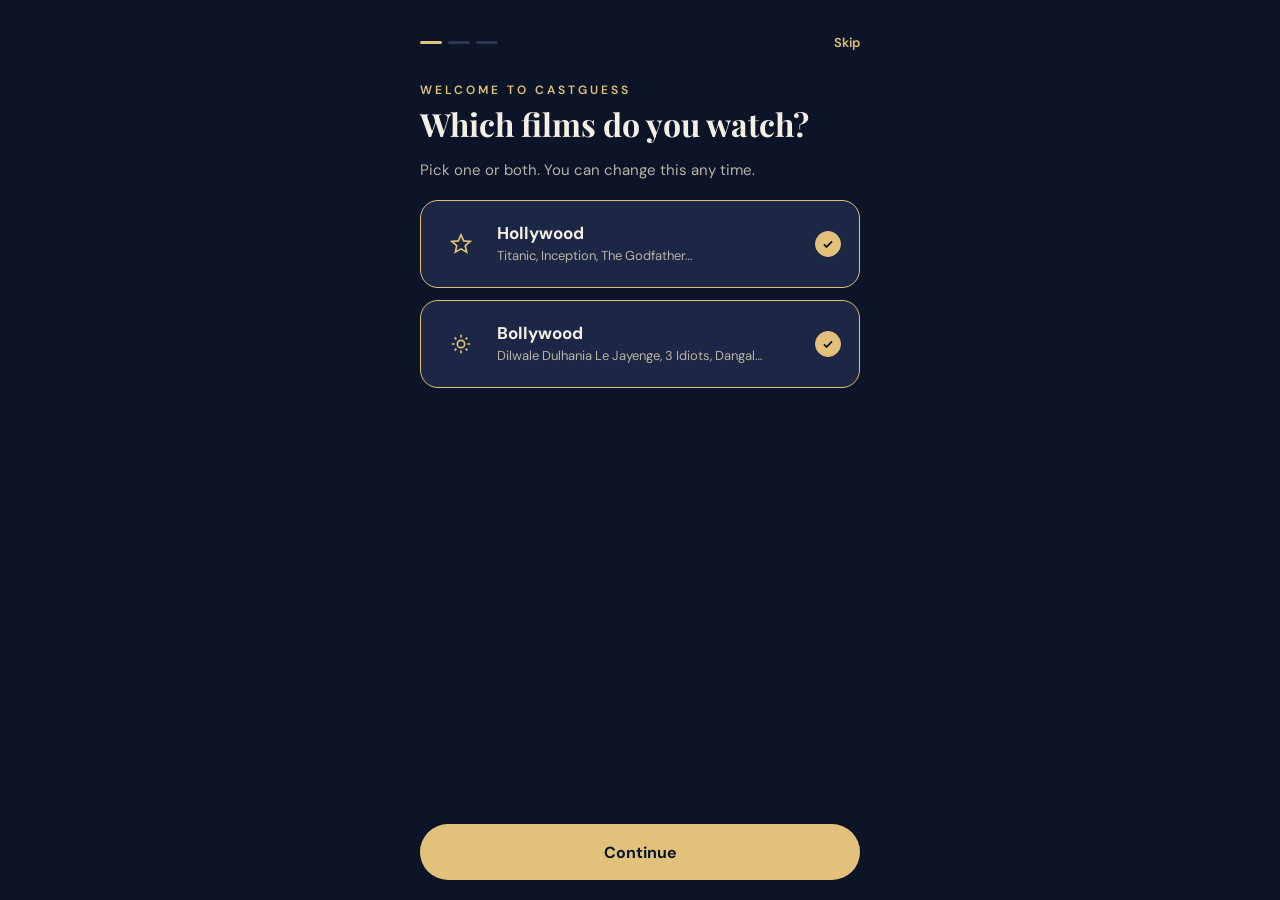
==== index.html @ b962ceeb "v3.6: 2394 films (1504 Hollywood, 890 Bollywood) and series-aware guessing Co-Authored-By: Claude Op" ====
<!doctype html>
<html lang="en">
<head>
  <meta charset="utf-8" />
  <meta name="viewport" content="width=device-width, initial-scale=1, viewport-fit=cover" />
  <meta name="theme-color" content="#0C1428" />
  <meta name="color-scheme" content="dark" />
  <title>CastGuess</title>
  <link rel="preconnect" href="https://fonts.googleapis.com" />
  <link rel="preconnect" href="https://fonts.gstatic.com" crossorigin />
  <link href="https://fonts.googleapis.com/css2?family=Playfair+Display:ital,wght@0,600;0,700;1,600&family=DM+Sans:wght@400;500;600;700&display=swap" rel="stylesheet" />
  <style>
    :root {
      --bg: #0C1428; --s1: #131D38; --s2: #1B2745; --b1: #2A3654; --b2: #3A4766;
      --gold: #E2C27A; --gold-h: #F1D9A0; --text: #F4EFE4; --muted: #B9B3A6; --dim: #8E97AE; --coral: #F08A6C;
      --serif: 'Playfair Display', Georgia, serif; --sans: 'DM Sans', system-ui, -apple-system, sans-serif;
    }
    * { box-sizing: border-box; -webkit-tap-highlight-color: transparent; }
    html, body { margin: 0; min-height: 100%; background: var(--bg); color: var(--text); font-family: var(--sans); -webkit-font-smoothing: antialiased; }
    button, input { font: inherit; color: inherit; }
    button { cursor: pointer; }
    button:disabled { cursor: default; }
    [hidden] { display: none !important; }
    :focus-visible { outline: 2px solid var(--gold); outline-offset: 3px; }
    a { color: var(--gold); }

    #app { max-width: 480px; margin: 0 auto; min-height: 100dvh; padding: max(20px, env(safe-area-inset-top)) 20px max(20px, env(safe-area-inset-bottom)); display: flex; flex-direction: column; }
    .screen { display: none; flex: 1; flex-direction: column; gap: 18px; min-height: 0; }
    .screen.active { display: flex; animation: fade 260ms ease both; }
    @keyframes fade { from { opacity: 0; transform: translateY(6px); } to { opacity: 1; transform: none; } }

    /* ---------- shared bits ---------- */
    .label { font-size: 12px; font-weight: 600; letter-spacing: 2px; text-transform: uppercase; color: var(--muted); }
    .label.gold { color: var(--gold); letter-spacing: 3px; }
    .serif { font-family: var(--serif); }
    .title { font-family: var(--serif); font-weight: 700; line-height: 1.05; margin: 0; }
    .btn { height: 56px; border-radius: 999px; border: 0; padding: 0 24px; font-weight: 700; font-size: 16px; display: inline-flex; align-items: center; justify-content: center; gap: 8px; }
    .btn.primary { background: var(--gold); color: var(--bg); }
    .btn.primary:hover { background: var(--gold-h); }
    .btn.primary:disabled { opacity: .45; }
    .btn.ghost { background: transparent; border: 1px solid var(--b1); color: var(--text); font-weight: 600; }
    .btn.text { background: transparent; color: var(--gold); height: 44px; font-weight: 600; font-size: 14px; }
    .btn.wide { width: 100%; }
    .icon-btn { width: 44px; height: 44px; border-radius: 50%; border: 1px solid var(--b1); background: transparent; color: #C9C3B6; display: grid; place-items: center; flex: 0 0 auto; }
    .chip { height: 44px; padding: 0 12px; white-space: nowrap; border-radius: 999px; border: 1.5px solid var(--b2); background: transparent; color: var(--text); font-weight: 600; font-size: 14px; display: inline-flex; align-items: center; gap: 6px; }
    .chip[aria-pressed="true"] { background: var(--gold); border-color: var(--gold); color: var(--bg); font-weight: 700; }
    .chip .tick { display: none; }
    .chip[aria-pressed="true"] .tick { display: inline; }
    .chip:disabled { border-style: dashed; color: var(--dim); }
    .seg { display: grid; grid-template-columns: repeat(4, minmax(0, 1fr)); border: 1px solid var(--b1); border-radius: 14px; overflow: hidden; }
    .seg.three { grid-template-columns: repeat(3, minmax(0, 1fr)); }
    .seg button { height: 44px; border: 0; background: transparent; color: var(--text); font-weight: 600; font-size: 14px; }
    .seg button[aria-pressed="true"] { background: var(--s2); color: var(--gold); font-weight: 700; }
    .row { display: flex; align-items: center; gap: 10px; }
    .spacer { flex: 1; }
    .muted { color: var(--muted); }
    .card { background: var(--s1); border: 1px solid var(--b1); border-radius: 18px; padding: 16px; }
    .stars { display: flex; gap: 6px; align-items: center; }
    .star { width: 16px; height: 16px; }
    .star.lost path { fill: none; stroke: var(--b2); stroke-width: 1.5; }
    .divider { border-top: 1px solid var(--b1); }

    /* ---------- onboarding ---------- */
    .ob-top { display: flex; align-items: center; justify-content: space-between; min-height: 44px; }
    .dots { display: flex; gap: 6px; }
    .dots i { width: 22px; height: 3px; border-radius: 3px; background: var(--b1); }
    .dots i.on { background: var(--gold); }
    .ob-q { font-family: var(--serif); font-size: 32px; font-weight: 700; line-height: 1.1; margin: 8px 0 0; }
    .ob-sub { color: var(--muted); font-size: 15px; margin: 0; line-height: 1.5; }
    .choice { width: 100%; min-height: 88px; text-align: left; border-radius: 18px; border: 1.5px solid var(--b1); background: var(--s1); padding: 16px 18px; display: flex; align-items: center; gap: 14px; }
    .choice[aria-pressed="true"] { border-color: var(--gold); background: var(--s2); }
    .choice strong { display: block; font-size: 17px; }
    .choice small { display: block; color: var(--muted); font-size: 13px; margin-top: 3px; line-height: 1.4; }
    .choice .check { margin-left: auto; width: 26px; height: 26px; border-radius: 50%; border: 1.5px solid var(--b2); display: grid; place-items: center; flex: 0 0 auto; color: var(--bg); }
    .choice[aria-pressed="true"] .check { background: var(--gold); border-color: var(--gold); }
    .choice .emblem { width: 44px; height: 44px; border-radius: 12px; background: var(--s2); display: grid; place-items: center; color: var(--gold); flex: 0 0 auto; }
    .name-row { display: flex; gap: 8px; }
    .text-input { flex: 1; min-width: 0; height: 56px; border-radius: 999px; border: 1px solid var(--b2); background: var(--s1); color: var(--text); padding: 0 20px; font-size: 17px; outline: none; }
    .text-input:focus { border-color: var(--gold); }

    /* ---------- home ---------- */
    .faces { display: flex; justify-content: center; }
    .faces img { width: 80px; height: 80px; border-radius: 50%; object-fit: cover; object-position: 50% 20%; border: 2px solid var(--gold); filter: grayscale(1); background: var(--s2); }
    .faces img + img { margin-left: -18px; }
    .daily-card { width: 100%; text-align: left; display: flex; align-items: center; gap: 14px; border-radius: 18px; border: 1px solid var(--gold); background: linear-gradient(135deg, rgba(226,194,122,.14), rgba(226,194,122,.03)); padding: 14px 16px; min-height: 64px; color: var(--text); }
    .daily-card strong { display: block; font-size: 15px; }
    .daily-card small { color: var(--muted); font-size: 13px; }
    .daily-card .cal { width: 40px; height: 40px; border-radius: 10px; background: var(--gold); color: var(--bg); display: grid; place-items: center; font-weight: 700; font-family: var(--serif); font-size: 18px; flex: 0 0 auto; }
    .home-foot { display: flex; align-items: center; gap: 14px; font-size: 13px; color: var(--muted); }
    .home-foot b { color: var(--text); }
    .link-btn { background: none; border: 0; color: var(--gold); font-weight: 600; font-size: 13px; padding: 12px 0; }

    /* ---------- game ---------- */
    .hud { display: flex; align-items: center; justify-content: space-between; gap: 10px; }
    .hud-score { text-align: right; }
    .hud-score b { display: block; font-size: 18px; }
    .hud-score small { font-size: 11px; color: var(--muted); }
    .act-row { display: flex; align-items: center; justify-content: space-between; gap: 10px; }
    .act-title { font-family: var(--serif); font-size: 25px; font-weight: 600; }
    .act-title em { color: var(--gold); }
    .ring { position: relative; width: 48px; height: 48px; flex: 0 0 auto; }
    .ring svg { transform: rotate(-90deg); }
    .ring .track { stroke: var(--b1); }
    .ring .prog { stroke: var(--gold); transition: stroke 200ms; }
    .ring span { position: absolute; inset: 0; display: grid; place-items: center; font-weight: 700; font-size: 16px; font-variant-numeric: tabular-nums; color: var(--gold); }
    .ring.low .prog { stroke: var(--coral); }
    .ring.low span { color: var(--coral); animation: pulse 1s ease infinite; }
    @keyframes pulse { 50% { transform: scale(1.18); } }
    .bars { display: grid; grid-template-columns: repeat(4, minmax(0, 1fr)); gap: 6px; }
    .bars i { height: 3px; background: var(--b1); position: relative; overflow: hidden; }
    .bars i b { position: absolute; inset: 0; background: var(--gold); transform-origin: left; transform: scaleX(0); }
    .worth { font-size: 13px; color: var(--muted); display: flex; justify-content: space-between; }
    .worth b { color: var(--gold); font-size: 15px; }

    .cast { display: grid; grid-template-columns: repeat(2, minmax(0, 1fr)); gap: 16px 14px; }
    .actor { display: flex; flex-direction: column; gap: 8px; min-width: 0; }
    .actor .ph { height: clamp(128px, 24dvh, 214px); border-radius: 4px; overflow: hidden; outline: 1px solid var(--gold); outline-offset: 4px; background: var(--s1); }
    .actor .ph img { width: 100%; height: 100%; object-fit: cover; object-position: 50% 20%; display: block; }
    .actor .nm { font-size: 13px; line-height: 1.25; text-align: center; opacity: 0; transform: translateY(8px); transition: opacity 380ms ease, transform 380ms ease; min-height: 16px; }
    .cast.names .nm { opacity: 1; transform: none; }
    .actor.extra .nm { color: var(--gold); }
    .actor.flip { animation: flipIn 520ms cubic-bezier(.2,.8,.3,1) both; }
    @keyframes flipIn { from { transform: perspective(700px) rotateY(85deg); opacity: 0; } to { transform: none; opacity: 1; } }
    .actor.spot .ph { animation: spot 1.6s ease both; }
    @keyframes spot { 0% { box-shadow: 0 0 0 0 rgba(226,194,122,0); } 25% { box-shadow: 0 0 40px 10px rgba(226,194,122,.55); } 100% { box-shadow: 0 0 0 0 rgba(226,194,122,0); } }
    .locked .ph { outline: 0; border: 1px dashed var(--b2); background: transparent; display: flex; flex-direction: column; align-items: center; justify-content: center; gap: 8px; color: var(--muted); text-align: center; }
    .locked .ph em { font-family: var(--serif); font-size: 16px; color: var(--text); }
    .locked .ph small { font-size: 12px; }
    .cast.compact { grid-template-columns: repeat(4, minmax(0, 1fr)); gap: 8px; }
    .cast.compact .ph { height: 104px; outline-offset: 3px; }
    .cast.compact .nm { font-size: 11.5px; text-align: left; }
    .synopsis { border-top: 1px solid var(--b1); border-bottom: 1px solid var(--b1); padding: 14px 4px; display: flex; flex-direction: column; gap: 8px; }
    .synopsis p { margin: 0; font-family: var(--serif); font-style: italic; font-size: 18px; line-height: 1.45; min-height: 52px; }
    .tried { font-size: 13px; color: var(--muted); }
    .tried s { color: var(--coral); margin-left: 6px; }

    .guess-area { margin-top: auto; display: flex; flex-direction: column; gap: 8px; position: relative; }
    .heard:empty, .feedback:empty { min-height: 0; display: none; }
    .feedback { min-height: 18px; font-size: 13px; text-align: center; color: var(--muted); }
    .feedback.bad { color: var(--coral); }
    .feedback.near { color: var(--gold); font-weight: 600; }
    .guess-row { display: flex; gap: 8px; position: relative; }
    .guess-row .text-input.shake { animation: shake 380ms ease; border-color: var(--coral); }
    @keyframes shake { 20%, 60% { transform: translateX(-7px); } 40%, 80% { transform: translateX(7px); } }
    .sugg { position: absolute; left: 0; right: 0; bottom: calc(100% + 8px); border-radius: 18px; background: var(--s1); border: 1px solid var(--b1); overflow: hidden; z-index: 5; box-shadow: 0 -16px 40px rgba(0,0,0,.45); }
    .sugg button { width: 100%; display: flex; justify-content: space-between; gap: 10px; text-align: left; padding: 13px 18px; border: 0; border-bottom: 1px solid #1F2A47; background: transparent; font-size: 15px; min-height: 46px; }
    .sugg button:last-child { border-bottom: 0; }
    .sugg button:hover, .sugg button:focus-visible { background: var(--s2); color: var(--gold); }
    .sugg span { color: var(--dim); flex: 0 0 auto; }
    .hint-line { font-size: 12px; color: var(--muted); text-align: center; }
    .float { position: absolute; right: 90px; top: -6px; color: var(--coral); font-weight: 700; font-size: 18px; pointer-events: none; animation: floatUp 1s ease forwards; }
    @keyframes floatUp { to { transform: translateY(-46px); opacity: 0; } }
    .coach { border: 1px solid var(--gold); background: var(--s2); border-radius: 18px; padding: 14px 16px; display: flex; flex-direction: column; gap: 10px; animation: fade 300ms ease both; }
    .coach p { margin: 0; font-size: 15px; line-height: 1.5; }
    .coach .row .label { font-size: 11px; }

    /* ---------- reveal ---------- */
    #revealScreen { align-items: center; text-align: center; gap: 14px; }
    .poster-wrap { position: relative; margin-top: 4px; perspective: 900px; }
    .poster { height: clamp(160px, 28dvh, 276px); width: auto; aspect-ratio: 2 / 3; object-fit: cover; border-radius: 4px; outline: 1px solid var(--gold); outline-offset: 6px; display: block; background: var(--s1); }
    .poster.flip { animation: posterFlip 700ms cubic-bezier(.2,.8,.3,1) both; }
    @keyframes posterFlip { from { transform: rotateY(-100deg); opacity: 0; } to { transform: none; opacity: 1; } }
    .poster.miss { filter: grayscale(1) brightness(.75); outline-color: var(--b2); }
    .shimmer { position: absolute; inset: 0; overflow: hidden; border-radius: 4px; pointer-events: none; }
    .shimmer::after { content: ""; position: absolute; top: 0; bottom: 0; width: 60%; left: -80%; background: linear-gradient(100deg, transparent, rgba(241,217,160,.55), transparent); animation: sweep 1.1s 500ms ease forwards; }
    @keyframes sweep { to { left: 130%; } }
    .tier { font-family: var(--serif); font-style: italic; font-size: 20px; color: var(--gold); }
    .tier.miss { color: var(--muted); }
    .breakdown { width: 100%; display: grid; grid-template-columns: repeat(4, minmax(0, 1fr)); border-top: 1px solid var(--b1); border-bottom: 1px solid var(--b1); padding: 12px 0; }
    .breakdown b { display: block; font-size: 18px; }
    .breakdown small { font-size: 11px; color: var(--muted); }
    .big-pts { font-family: var(--serif); font-size: 46px; font-weight: 700; color: var(--gold); line-height: 1; }
    .badge { display: inline-flex; align-items: center; gap: 10px; padding: 10px 16px; border-radius: 999px; border: 1px solid var(--gold); background: var(--s2); animation: popBadge 600ms cubic-bezier(.2,.9,.3,1.4) both; }
    .badge b { font-family: var(--serif); font-size: 17px; color: var(--gold); }
    @keyframes popBadge { from { transform: scale(.4); opacity: 0; } to { transform: none; opacity: 1; } }
    .star.drop { animation: drop 900ms 400ms ease-in forwards; }
    @keyframes drop { to { transform: translateY(40px) rotate(70deg); opacity: 0; } }
    .btn.big { height: 70px; font-size: 20px; position: relative; overflow: hidden; }
    .btn.big .lbl { position: relative; z-index: 1; }
    .btn.big .fillbar { position: absolute; inset: 0; background: rgba(12,20,40,.22); transform-origin: left; transform: scaleX(0); }
    .btn.big.auto .fillbar { animation: fillbar 3s linear forwards; }
    @keyframes fillbar { to { transform: scaleX(1); } }
    .rev-cta { position: sticky; bottom: 0; margin-top: auto; width: 100%; display: flex; flex-direction: column; align-items: center; gap: 2px; padding: 14px 0 max(4px, env(safe-area-inset-bottom)); background: linear-gradient(180deg, rgba(12,20,40,0), var(--bg) 22%); z-index: 3; }
    .stay { background: none; border: 0; color: var(--muted); font-size: 13px; text-decoration: underline; min-height: 40px; padding: 0 12px; }
    .starring { font-size: 13px; color: var(--muted); line-height: 1.55; }
    .starring b { color: var(--text); font-weight: 600; }

    /* ---------- awards / daily / stats ---------- */
    .trophy { color: var(--gold); }
    .award { border: 1px solid var(--gold); border-radius: 18px; padding: 16px; background: linear-gradient(135deg, rgba(226,194,122,.18), rgba(226,194,122,.02)); text-align: center; animation: popBadge 700ms cubic-bezier(.2,.9,.3,1.3) both; }
    .grid2 { display: grid; grid-template-columns: repeat(2, minmax(0, 1fr)); gap: 10px; }
    .stat { background: var(--s1); border: 1px solid var(--b1); border-radius: 16px; padding: 12px 14px; }
    .stat small { display: block; font-size: 11px; letter-spacing: 1px; text-transform: uppercase; color: var(--muted); }
    .stat b { font-size: 24px; font-family: var(--serif); }
    .list-line { font-size: 14px; line-height: 1.6; color: var(--muted); }
    .list-line b { color: var(--text); font-weight: 600; }
    .squares { display: flex; gap: 8px; justify-content: center; }
    .squares i { width: 48px; height: 48px; border-radius: 10px; display: grid; place-items: center; font-style: normal; font-weight: 700; font-size: 15px; }
    .sq1 { background: var(--gold); color: var(--bg); }
    .sq2 { background: #C7A964; color: var(--bg); }
    .sq3 { background: #8C7A52; color: var(--text); }
    .sq4 { background: #5A5240; color: var(--text); }
    .sq0 { background: var(--s1); border: 1px solid var(--b2); color: var(--dim); }
    .share-box { white-space: pre-line; font-size: 15px; line-height: 1.5; background: var(--s1); border: 1px dashed var(--b2); border-radius: 14px; padding: 14px 16px; text-align: left; }
    .bar-row { display: grid; grid-template-columns: 96px 1fr 52px; align-items: center; gap: 10px; font-size: 14px; }
    .bar-row .track { height: 8px; border-radius: 8px; background: var(--s2); overflow: hidden; }
    .bar-row .track b { display: block; height: 100%; background: var(--gold); border-radius: 8px; }

    /* ---------- settings ---------- */
    .set-group { display: flex; flex-direction: column; gap: 10px; }
    .toggle-row { display: flex; align-items: center; justify-content: space-between; min-height: 52px; border-bottom: 1px solid var(--b1); font-size: 15px; }
    .switch { width: 52px; height: 32px; border-radius: 999px; border: 0; background: var(--b2); position: relative; flex: 0 0 auto; }
    .switch::after { content: ""; position: absolute; top: 4px; left: 4px; width: 24px; height: 24px; border-radius: 50%; background: var(--text); transition: transform 200ms; }
    .switch[aria-checked="true"] { background: var(--gold); }
    .switch[aria-checked="true"]::after { transform: translateX(20px); background: var(--bg); }
    .set-group .text-input { flex: none; }
    .range { position: relative; height: 44px; }
    .range .rail { position: absolute; left: 14px; right: 14px; top: 20px; height: 4px; border-radius: 4px; background: var(--b1); }
    .range .fill { position: absolute; top: 0; bottom: 0; background: var(--gold); border-radius: 4px; }
    .range input[type=range] { position: absolute; left: 0; right: 0; top: 8px; width: 100%; height: 28px; margin: 0; background: none; pointer-events: none; -webkit-appearance: none; appearance: none; }
    .range input[type=range]::-webkit-slider-runnable-track { background: none; }
    .range input[type=range]::-webkit-slider-thumb { pointer-events: auto; -webkit-appearance: none; width: 28px; height: 28px; border-radius: 50%; background: var(--gold); border: 4px solid var(--bg); box-shadow: 0 0 0 1px var(--gold); cursor: pointer; }
    .range input[type=range]::-moz-range-thumb { pointer-events: auto; width: 22px; height: 22px; border-radius: 50%; background: var(--gold); border: 4px solid var(--bg); cursor: pointer; }
    .range input[type=range]::-moz-range-track { background: none; }
    .yp { display: flex; flex-direction: column; gap: 8px; }
    .yp-head { display: flex; justify-content: space-between; align-items: baseline; }
    .yp-head b { font-family: var(--serif); font-size: 20px; }
    .presets { display: flex; flex-wrap: wrap; gap: 6px; }
    .presets .chip { font-size: 13px; padding: 0 12px; }
    .match { font-size: 13px; color: var(--muted); }
    .match.low { color: var(--coral); }
    .collapse-row { width: 100%; min-height: 48px; display: flex; align-items: center; justify-content: space-between; gap: 10px; background: transparent; border: 1px solid var(--b1); border-radius: 14px; padding: 0 14px; color: var(--text); font-weight: 600; font-size: 14px; }
    .collapse-row .chev { transition: transform 200ms; color: var(--gold); }
    .collapse-row[aria-expanded="true"] .chev { transform: rotate(180deg); }
    #setLang button { font-size: 12.5px; padding: 0 2px; }
    .credit { font-size: 12px; color: var(--dim); line-height: 1.5; }

    /* ---------- overlays ---------- */
    .overlay { position: fixed; inset: 0; z-index: 40; display: grid; place-items: center; background: rgba(12,20,40,.94); }
    .countdown { display: flex; flex-direction: column; align-items: center; gap: 14px; }
    .countdown .num { font-family: var(--serif); font-size: 120px; font-weight: 700; line-height: 1; color: var(--text); }
    .countdown .num.action { font-style: italic; color: var(--gold); font-size: 72px; }
    .countdown .num.go { animation: zoom 520ms ease both; }
    @keyframes zoom { from { transform: scale(1.6); opacity: 0; } to { transform: none; opacity: 1; } }
    .slate { color: var(--gold); }
    .sheet-bg { position: fixed; inset: 0; z-index: 45; background: rgba(5,9,20,.75); display: flex; align-items: flex-end; justify-content: center; }
    .sheet { width: 100%; max-width: 480px; max-height: 86dvh; overflow: auto; background: var(--s1); border: 1px solid var(--b1); border-bottom: 0; border-radius: 24px 24px 0 0; padding: 24px 20px max(24px, env(safe-area-inset-bottom)); display: flex; flex-direction: column; gap: 14px; animation: up 260ms ease both; }
    @keyframes up { from { transform: translateY(40px); opacity: 0; } to { transform: none; opacity: 1; } }
    .sheet ol { margin: 0; padding-left: 20px; line-height: 1.6; color: #DCD6C9; font-size: 15px; }
    .toast { position: fixed; left: 50%; bottom: max(24px, env(safe-area-inset-bottom)); transform: translateX(-50%); z-index: 50; background: var(--s2); border: 1px solid var(--b2); color: var(--text); padding: 12px 18px; border-radius: 999px; font-size: 14px; max-width: calc(100% - 40px); text-align: center; animation: fade 220ms ease both; }
    #confetti { position: fixed; inset: 0; width: 100%; height: 100%; pointer-events: none; z-index: 60; }
    .sr { position: absolute; width: 1px; height: 1px; overflow: hidden; clip: rect(0 0 0 0); white-space: nowrap; }

    .seg.two { grid-template-columns: repeat(2, minmax(0, 1fr)); }
    .party-setup { display: flex; flex-direction: column; gap: 10px; border: 1px solid var(--b1); border-radius: 18px; padding: 14px; background: var(--s1); }
    .stepper { display: flex; align-items: center; gap: 10px; }
    .stepper b { min-width: 28px; text-align: center; font-family: var(--serif); font-size: 22px; }
    .pnames { display: grid; grid-template-columns: repeat(2, minmax(0, 1fr)); gap: 8px; }
    .pname { display: flex; align-items: center; gap: 8px; height: 44px; border-radius: 999px; border: 1px solid var(--b2); background: var(--bg); padding: 0 6px 0 12px; }
    .pname input { flex: 1; min-width: 0; border: 0; background: transparent; color: var(--text); font-size: 15px; outline: none; height: 100%; }
    .pname:focus-within { border-color: var(--gold); }
    .dot { width: 12px; height: 12px; border-radius: 50%; flex: 0 0 auto; }
    .switch-row { display: flex; align-items: center; justify-content: space-between; gap: 10px; min-height: 48px; border: 1px solid var(--b1); border-radius: 14px; padding: 0 14px; font-size: 14px; font-weight: 600; }
    .switch-row small { display: block; font-weight: 400; color: var(--muted); font-size: 12px; }
    .mic { width: 56px; height: 56px; border-radius: 50%; border: 1px solid var(--b2); background: var(--s1); color: var(--muted); display: grid; place-items: center; flex: 0 0 auto; position: relative; }
    .mic.on { border-color: var(--gold); color: var(--gold); }
    .mic.on::after { content: ""; position: absolute; inset: -5px; border-radius: 50%; border: 2px solid var(--gold); opacity: .6; animation: ping 1.4s ease-out infinite; }
    @keyframes ping { from { transform: scale(.85); opacity: .7; } to { transform: scale(1.25); opacity: 0; } }
    .heard { font-size: 13px; color: var(--muted); text-align: center; min-height: 18px; display: flex; align-items: center; justify-content: center; gap: 6px; }
    .heard.live::before { content: ""; width: 8px; height: 8px; border-radius: 50%; background: var(--gold); animation: pulse 1s ease infinite; }
    .heard button { background: none; border: 1px solid var(--gold); color: var(--gold); border-radius: 999px; padding: 8px 14px; font-weight: 600; font-size: 13px; min-height: 36px; }
    .who-list { display: grid; grid-template-columns: repeat(2, minmax(0, 1fr)); gap: 10px; }
    .who-list button { min-height: 64px; border-radius: 16px; border: 1.5px solid var(--b2); background: var(--s2); color: var(--text); font-weight: 700; font-size: 17px; display: flex; align-items: center; justify-content: center; gap: 10px; padding: 8px; }
    .board { width: 100%; display: flex; flex-direction: column; gap: 6px; text-align: left; }
    .board .bro { display: grid; grid-template-columns: 22px 14px 1fr auto 44px; align-items: center; gap: 8px; padding: 8px 12px; border-radius: 12px; background: var(--s1); font-size: 14px; animation: fade 300ms ease both; }
    .board .bro.lead { border: 1px solid var(--gold); }
    .board .rank { color: var(--muted); font-weight: 700; }
    .board .chg { font-size: 12px; font-weight: 700; text-align: right; }
    .board .up { color: #8FD19E; } .board .down { color: var(--coral); }
    .podium { display: grid; grid-template-columns: repeat(3, minmax(0, 1fr)); align-items: end; gap: 8px; text-align: center; }
    .podium .col { display: flex; flex-direction: column; align-items: center; gap: 6px; }
    .podium .blk { width: 100%; border-radius: 10px 10px 0 0; background: var(--s2); border: 1px solid var(--b1); display: grid; place-items: center; font-family: var(--serif); font-size: 26px; color: var(--gold); animation: rise 700ms cubic-bezier(.2,.8,.3,1) both; transform-origin: bottom; }
    @keyframes rise { from { transform: scaleY(0); } to { transform: none; } }
    .podium .nm { font-weight: 700; font-size: 15px; }
    .awards-list { display: grid; gap: 8px; }
    .awards-list div { display: flex; justify-content: space-between; gap: 10px; padding: 10px 14px; border-radius: 12px; background: var(--s1); border: 1px solid var(--b1); font-size: 14px; }
    .awards-list b { color: var(--gold); font-family: var(--serif); font-style: italic; font-weight: 600; }
    body.rm *, body.rm *::before, body.rm *::after { animation: none !important; transition: none !important; }
  </style>
</head>
<body>
<div id="app">

  <!-- ===== ONBOARDING 1: industries ===== -->
  <section class="screen" id="ob1" aria-labelledby="ob1q">
    <div class="ob-top"><div class="dots" aria-hidden="true"><i class="on"></i><i></i><i></i></div><button class="link-btn" data-skip>Skip</button></div>
    <div><div class="label gold">Welcome to CastGuess</div><h1 class="ob-q" id="ob1q">Which films do you watch?</h1></div>
    <p class="ob-sub">Pick one or both. You can change this any time.</p>
    <div style="display:flex;flex-direction:column;gap:12px">
      <button class="choice" data-ind="hollywood" aria-pressed="true">
        <span class="emblem"><svg width="22" height="22" viewBox="0 0 24 24" fill="none" stroke="currentColor" stroke-width="1.8" aria-hidden="true"><path d="M12 2l2.9 6.6 7.1.6-5.4 4.7 1.6 7L12 17.3 5.8 20.9l1.6-7L2 9.2l7.1-.6z"/></svg></span>
        <span><strong>Hollywood</strong><small>Titanic, Inception, The Godfather…</small></span>
        <span class="check"><svg width="14" height="14" viewBox="0 0 24 24" fill="none" stroke="currentColor" stroke-width="3" aria-hidden="true"><path d="M5 12.5l4.5 4.5L19 7.5"/></svg></span>
      </button>
      <button class="choice" data-ind="bollywood" aria-pressed="true">
        <span class="emblem"><svg width="22" height="22" viewBox="0 0 24 24" fill="none" stroke="currentColor" stroke-width="1.8" aria-hidden="true"><circle cx="12" cy="12" r="4"/><path d="M12 2v3M12 19v3M2 12h3M19 12h3M5 5l2 2M17 17l2 2M5 19l2-2M17 7l2-2"/></svg></span>
        <span><strong>Bollywood</strong><small>Dilwale Dulhania Le Jayenge, 3 Idiots, Dangal…</small></span>
        <span class="check"><svg width="14" height="14" viewBox="0 0 24 24" fill="none" stroke="currentColor" stroke-width="3" aria-hidden="true"><path d="M5 12.5l4.5 4.5L19 7.5"/></svg></span>
      </button>
    </div>
    <button class="btn primary wide" id="ob1Next" style="margin-top:auto">Continue</button>
  </section>

  <!-- ===== ONBOARDING 2: level ===== -->
  <section class="screen" id="ob2" aria-labelledby="ob2q">
    <div class="ob-top"><div class="dots" aria-hidden="true"><i class="on"></i><i class="on"></i><i></i></div><button class="link-btn" data-skip>Skip</button></div>
    <h1 class="ob-q" id="ob2q">How well do you know your movies?</h1>
    <p class="ob-sub">This sets which actors we show you first.</p>
    <div style="display:flex;flex-direction:column;gap:12px">
      <button class="choice" data-level="easy"><span><strong>Casual fan</strong><small>Start with the lead actors.</small></span></button>
      <button class="choice" data-level="medium"><span><strong>Movie buff</strong><small>Two leads and one supporting actor.</small></span></button>
      <button class="choice" data-level="hard"><span><strong>Film nerd</strong><small>Mostly the supporting cast. Good luck.</small></span></button>
    </div>
  </section>

  <!-- ===== ONBOARDING 3: nickname ===== -->
  <section class="screen" id="ob3" aria-labelledby="ob3q">
    <div class="ob-top"><div class="dots" aria-hidden="true"><i class="on"></i><i class="on"></i><i class="on"></i></div><button class="link-btn" data-skip>Skip</button></div>
    <h1 class="ob-q" id="ob3q">What should we call you?</h1>
    <p class="ob-sub">Shown on your scores. Keep ours or type your own.</p>
    <div class="name-row">
      <label for="nickInput" class="sr">Nickname</label>
      <input id="nickInput" class="text-input" maxlength="24" autocomplete="off" />
      <button class="icon-btn" id="nickShuffle" aria-label="Suggest another name" style="width:56px;height:56px">
        <svg width="20" height="20" viewBox="0 0 24 24" fill="none" stroke="currentColor" stroke-width="2" stroke-linecap="round" aria-hidden="true"><path d="M3 7h3c5 0 7 10 12 10h3M3 17h3c2 0 3.5-1.6 4.7-3.5M14.3 9.5C15.5 8 16.9 7 18 7h3M18 4l3 3-3 3M18 14l3 3-3 3"/></svg>
      </button>
    </div>
    <div style="margin-top:auto;display:flex;flex-direction:column;gap:6px">
      <button class="btn primary wide" id="obPractice">Try a practice film</button>
      <button class="btn text wide" id="obSkipPractice">Skip practice</button>
    </div>
  </section>

  <!-- ===== HOME ===== -->
  <section class="screen" id="homeScreen" aria-labelledby="homeTitle">
    <div class="row"><div class="label gold">Tonight's screening</div><div class="spacer"></div>
      <button class="icon-btn" id="openSettings" aria-label="Settings"><svg width="18" height="18" viewBox="0 0 24 24" fill="none" stroke="currentColor" stroke-width="1.8" aria-hidden="true"><path d="M4 7h10M18 7h2M4 17h4M12 17h8"/><circle cx="16" cy="7" r="2"/><circle cx="10" cy="17" r="2"/></svg></button>
    </div>
    <div style="display:flex;flex-direction:column;align-items:center;gap:14px">
      <div class="faces" id="homeFaces"></div>
      <h1 class="title" id="homeTitle" style="font-size:50px;text-align:center">Cast<em style="color:var(--gold)">Guess</em></h1>
      <p class="muted" id="homeGreeting" style="margin:0;text-align:center;font-size:15px;max-width:290px;line-height:1.5">Three faces walk onto the screen. Name the film before the credits roll.</p>
    </div>
    <div class="seg two" id="modeSeg" role="group" aria-label="Game mode"><button data-v="solo">Solo</button><button data-v="party">Party</button></div>
    <div class="party-setup" id="partySetup" hidden>
      <div class="row"><div class="label">How many players?</div><span class="spacer"></span>
        <div class="stepper"><button class="icon-btn" id="pMinus" aria-label="Remove a player">−</button><b id="pCount" aria-live="polite">3</b><button class="icon-btn" id="pPlus" aria-label="Add a player">+</button></div></div>
      <div class="pnames" id="pNames"></div>
      <div class="label">How do you play?</div>
      <div class="seg two" id="pStyle" role="group" aria-label="Party style"><button data-v="shout">Shout it out</button><button data-v="turns">Take turns</button></div>
      <div class="muted" id="pStyleNote" style="font-size:13px;line-height:1.5"></div>
      <div class="label" id="pFilmsLabel">Films</div>
      <div class="seg three" id="pFilms" role="group" aria-label="Number of films"></div>
    </div>
    <div style="display:flex;flex-direction:column;gap:10px">
      <div class="label">Films from</div>
      <div class="row" style="flex-wrap:wrap;gap:6px" id="homeIndustries">
        <button class="chip" data-ind="hollywood" aria-pressed="true"><svg class="tick" width="14" height="14" viewBox="0 0 24 24" fill="none" stroke="currentColor" stroke-width="3" aria-hidden="true"><path d="M5 12.5l4.5 4.5L19 7.5"/></svg>Hollywood</button>
        <button class="chip" data-ind="bollywood" aria-pressed="true"><svg class="tick" width="14" height="14" viewBox="0 0 24 24" fill="none" stroke="currentColor" stroke-width="3" aria-hidden="true"><path d="M5 12.5l4.5 4.5L19 7.5"/></svg>Bollywood</button>
        <button class="chip" disabled style="padding:0 10px;font-size:13px">More soon</button>
      </div>
    </div>
    <div style="display:flex;flex-direction:column;gap:10px">
      <div class="label">Difficulty</div>
      <div class="seg" id="homeDiff" role="group" aria-label="Difficulty">
        <button data-v="easy">Easy</button><button data-v="medium">Medium</button><button data-v="hard">Hard</button><button data-v="mixed">Mixed</button>
      </div>
    </div>
    <div style="display:flex;flex-direction:column;gap:10px">
      <div class="label">Time per clue</div>
      <div class="seg three" id="homeTime" role="group" aria-label="Time per clue"><button data-v="15">15 sec</button><button data-v="30">30 sec</button><button data-v="60">1 min</button></div>
    </div>
    <div class="switch-row"><span id="lblHomeVoice">Hands-free voice<small id="homeVoiceNote">Say the film's name out loud to guess</small></span><button class="switch" role="switch" id="swHomeVoice" aria-labelledby="lblHomeVoice"></button></div>
    <div style="display:flex;flex-direction:column;gap:10px">
      <button class="collapse-row" id="yearsToggle" aria-expanded="false" aria-controls="homeYears"><span>Years: <span id="yearsSummary" style="color:var(--gold)">All</span> <span class="match" id="homeMatchMini"></span></span><svg class="chev" width="18" height="18" viewBox="0 0 24 24" fill="none" stroke="currentColor" stroke-width="2" aria-hidden="true"><path d="M6 9l6 6 6-6"/></svg></button>
      <div id="homeYears" class="yp" data-yp hidden></div>
    </div>
    <div style="display:flex;flex-direction:column;gap:10px;margin-top:auto">
      <button class="btn primary wide" id="startSolo">Start solo game</button>
      <button class="daily-card" id="dailyCard"></button>
    </div>
    <div class="home-foot"><span id="homeRecords"></span><span class="spacer"></span><button class="link-btn" id="openStats">Stats</button><button class="link-btn" id="openHowTo">How to play</button></div>
  </section>

  <!-- ===== GAME ===== -->
  <section class="screen" id="gameScreen" aria-label="Game">
    <div class="hud">
      <button class="icon-btn" id="quitBtn" aria-label="Quit game"><svg width="16" height="16" viewBox="0 0 24 24" fill="none" stroke="currentColor" stroke-width="2" aria-hidden="true"><path d="M6 6l12 12M18 6L6 18"/></svg></button>
      <div class="stars" id="hudLives" role="img"></div>
      <div class="label gold" id="hudMode" hidden></div>
      <div class="hud-score"><b id="hudScore">0</b><small id="hudStreak">No streak yet</small></div>
    </div>
    <div style="display:flex;flex-direction:column;gap:10px">
      <div class="act-row">
        <div class="act-title" id="actTitle">Act I <em>· The faces</em></div>
        <div class="ring" id="ring" role="timer" aria-live="off">
          <svg width="48" height="48" viewBox="0 0 48 48" aria-hidden="true"><circle class="track" cx="24" cy="24" r="20" fill="none" stroke-width="3"/><circle class="prog" id="ringProg" cx="24" cy="24" r="20" fill="none" stroke-width="3" stroke-linecap="round" stroke-dasharray="125.66" stroke-dashoffset="0"/></svg>
          <span id="ringNum">15</span>
        </div>
      </div>
      <div class="bars" id="bars" aria-hidden="true"><i><b></b></i><i><b></b></i><i><b></b></i><i><b></b></i></div>
      <div class="worth"><span id="actHint">Three actors. One film.</span><span>Worth <b id="worthNum">150</b></span></div>
    </div>
    <div class="cast" id="cast" aria-live="polite"></div>
    <div class="synopsis" id="synopsis" hidden><div class="label gold">Synopsis</div><p id="synopsisText"></p></div>
    <div class="tried" id="tried" hidden></div>
    <div class="coach" id="coach" hidden><p id="coachText"></p><div class="row"><span class="label" id="coachStep"></span><span class="spacer"></span><button class="btn primary" id="coachNext" style="height:44px">Next</button></div></div>
    <div class="guess-area">
      <div class="heard" id="heard" aria-live="polite"></div>
      <div class="feedback" id="feedback" aria-live="polite"></div>
      <div class="guess-row">
        <div class="sugg" id="sugg" hidden role="listbox" aria-label="Matching films"></div>
        <label for="guessInput" class="sr">Your answer</label>
        <input id="guessInput" class="text-input" placeholder="Search any film" autocomplete="off" autocorrect="off" autocapitalize="off" spellcheck="false" enterkeyhint="go" />
        <button class="mic" id="micBtn" aria-label="Turn on hands-free voice" aria-pressed="false"><svg width="22" height="22" viewBox="0 0 24 24" fill="none" stroke="currentColor" stroke-width="1.8" stroke-linecap="round" aria-hidden="true"><rect x="9" y="3" width="6" height="11" rx="3"/><path d="M5 11a7 7 0 0 0 14 0M12 18v3"/></svg></button>
        <button class="btn primary" id="guessBtn" style="height:56px;padding:0 20px">Guess</button>
      </div>
      <div class="hint-line" id="hintLine">3 guesses left</div>
      <div class="row"><button class="btn text" id="skipBtn" style="color:var(--muted);padding:0 4px">Skip film</button><span class="spacer"></span><button class="btn text" id="nextActBtn" style="padding:0 4px">Next act now</button></div>
    </div>
  </section>

  <!-- ===== REVEAL ===== -->
  <section class="screen" id="revealScreen" aria-labelledby="revTitle">
    <div class="label gold">And the answer is</div>
    <div class="poster-wrap"><img class="poster" id="revPoster" alt="" /><div class="shimmer" id="revShimmer" hidden></div></div>
    <div class="tier" id="revTier"></div>
    <div style="display:flex;flex-direction:column;gap:4px"><h2 class="title" id="revTitle" style="font-size:34px"></h2><div class="muted" id="revMeta" style="font-size:14px"></div></div>
    <div class="breakdown" id="revBreak"></div>
    <div class="row" style="justify-content:center;align-items:baseline;gap:10px"><div class="big-pts" id="revPts">+0</div><div class="muted" id="revTotal" style="font-size:14px"></div></div>
    <div id="revBadge"></div>
    <div class="board" id="revBoard" hidden></div>
    <div class="stars" id="revLives" role="img" style="justify-content:center"></div>
    <div class="starring" id="revStarring"></div>
    <div class="rev-cta">
      <button class="btn primary wide big" id="revNext"><span class="fillbar" aria-hidden="true"></span><span class="lbl" id="revNextLbl">Next film</span></button>
      <button class="stay" id="revStay" hidden>Stay on this film</button>
    </div>
  </section>

  <!-- ===== GAME OVER ===== -->
  <section class="screen" id="overScreen" aria-labelledby="overTitle">
    <div style="text-align:center;display:flex;flex-direction:column;align-items:center;gap:8px;padding-top:10px">
      <svg class="trophy" width="54" height="54" viewBox="0 0 24 24" fill="none" stroke="currentColor" stroke-width="1.4" aria-hidden="true"><path d="M8 4h8v5a4 4 0 0 1-8 0z"/><path d="M8 6H5a3 3 0 0 0 3 4M16 6h3a3 3 0 0 1-3 4M12 13v4M9 21h6M10 17h4"/></svg>
      <div class="label gold">The awards</div>
      <h1 class="title" id="overTitle" style="font-size:22px;font-weight:600;font-style:italic">For outstanding guessing, the score goes to</h1>
      <div class="muted" id="overName"></div>
      <div class="big-pts" id="overScore" style="font-size:64px">0</div>
    </div>
    <div id="overAward"></div>
    <div class="grid2">
      <div class="stat"><small>Films nailed</small><b id="overNailed">0</b></div>
      <div class="stat"><small>Best streak</small><b id="overStreak">0</b></div>
    </div>
    <div class="list-line" id="overLists"></div>
    <div style="margin-top:auto;display:flex;flex-direction:column;gap:8px">
      <button class="btn primary wide" id="overAgain">Play again</button>
      <div class="row"><button class="btn ghost" id="overShare" style="flex:1">Share score</button><button class="btn ghost" id="overHome" style="flex:1">Home</button></div>
    </div>
  </section>

  <!-- ===== PARTY PODIUM ===== -->
  <section class="screen" id="podiumScreen" aria-labelledby="podTitle">
    <div style="text-align:center;display:flex;flex-direction:column;align-items:center;gap:6px;padding-top:6px">
      <svg class="trophy" width="48" height="48" viewBox="0 0 24 24" fill="none" stroke="currentColor" stroke-width="1.4" aria-hidden="true"><path d="M8 4h8v5a4 4 0 0 1-8 0z"/><path d="M8 6H5a3 3 0 0 0 3 4M16 6h3a3 3 0 0 1-3 4M12 13v4M9 21h6M10 17h4"/></svg>
      <div class="label gold">And the award goes to</div>
      <h1 class="title" id="podTitle" style="font-size:40px"></h1>
      <div class="muted" id="podSub"></div>
    </div>
    <div class="podium" id="podium"></div>
    <div class="board" id="podBoard"></div>
    <div class="label">Special awards</div>
    <div class="awards-list" id="podAwards"></div>
    <div style="margin-top:auto;display:flex;gap:8px"><button class="btn primary" id="podRematch" style="flex:1">Rematch</button><button class="btn ghost" id="podHome" style="flex:1">Home</button></div>
  </section>

  <!-- ===== DAILY RESULT ===== -->
  <section class="screen" id="dailyScreen" aria-labelledby="dailyTitle">
    <div class="row"><button class="icon-btn" data-home aria-label="Back to home"><svg width="18" height="18" viewBox="0 0 24 24" fill="none" stroke="currentColor" stroke-width="2" aria-hidden="true"><path d="M15 6l-6 6 6 6"/></svg></button><div class="label gold">Daily challenge</div></div>
    <div style="text-align:center;display:flex;flex-direction:column;gap:6px"><h1 class="title" id="dailyTitle" style="font-size:36px"></h1><div class="muted" id="dailySub"></div></div>
    <div class="squares" id="dailySquares"></div>
    <div class="muted" style="font-size:12px;text-align:center">Gold = solved on the first clue. Darker = more clues needed. Empty = missed.</div>
    <div class="list-line" id="dailyFilms"></div>
    <div class="share-box" id="dailyShare"></div>
    <div style="margin-top:auto;display:flex;gap:8px"><button class="btn primary" id="dailyShareBtn" style="flex:1">Share</button><button class="btn ghost" id="dailyCopyBtn" style="flex:1">Copy</button></div>
    <div class="muted" style="font-size:13px;text-align:center">A new set of 5 films arrives tomorrow.</div>
  </section>

  <!-- ===== STATS ===== -->
  <section class="screen" id="statsScreen" aria-labelledby="statsTitle">
    <div class="row"><button class="icon-btn" data-home aria-label="Back to home"><svg width="18" height="18" viewBox="0 0 24 24" fill="none" stroke="currentColor" stroke-width="2" aria-hidden="true"><path d="M15 6l-6 6 6 6"/></svg></button><h1 class="title" id="statsTitle" style="font-size:28px">Your stats</h1></div>
    <div class="grid2" id="statsGrid"></div>
    <div class="label">Accuracy by industry</div>
    <div id="statsInd" style="display:flex;flex-direction:column;gap:10px"></div>
    <div class="label">Best decade</div>
    <div id="statsDecade" class="list-line"></div>
    <button class="btn text" id="resetStats" style="margin-top:auto">Reset stats</button>
  </section>

  <!-- ===== SETTINGS ===== -->
  <section class="screen" id="settingsScreen" aria-labelledby="setTitle">
    <div class="row"><button class="icon-btn" data-home aria-label="Back to home"><svg width="18" height="18" viewBox="0 0 24 24" fill="none" stroke="currentColor" stroke-width="2" aria-hidden="true"><path d="M15 6l-6 6 6 6"/></svg></button><h1 class="title" id="setTitle" style="font-size:28px">Settings</h1></div>
    <div class="set-group"><div class="label">Films from</div>
      <div class="row" style="flex-wrap:wrap;gap:8px" id="setIndustries">
        <button class="chip" data-ind="hollywood"><svg class="tick" width="14" height="14" viewBox="0 0 24 24" fill="none" stroke="currentColor" stroke-width="3" aria-hidden="true"><path d="M5 12.5l4.5 4.5L19 7.5"/></svg>Hollywood</button>
        <button class="chip" data-ind="bollywood"><svg class="tick" width="14" height="14" viewBox="0 0 24 24" fill="none" stroke="currentColor" stroke-width="3" aria-hidden="true"><path d="M5 12.5l4.5 4.5L19 7.5"/></svg>Bollywood</button>
      </div></div>
    <div class="set-group"><div class="label">Difficulty</div>
      <div class="seg" id="setDiff" role="group" aria-label="Difficulty"><button data-v="easy">Easy</button><button data-v="medium">Medium</button><button data-v="hard">Hard</button><button data-v="mixed">Mixed</button></div></div>
    <div class="set-group"><div class="label">Time per clue</div>
      <div class="seg three" id="setTime" role="group" aria-label="Time per clue"><button data-v="15">15 sec</button><button data-v="30">30 sec</button><button data-v="60">1 min</button></div>
      <div class="muted" style="font-size:12px">The daily challenge always uses 15 seconds, so everyone's scores compare fairly.</div>
      <div class="toggle-row"><span id="lblAuto">Auto next film<small style="display:block;color:var(--muted);font-size:12px">Start the next film 3 seconds after each answer</small></span><button class="switch" role="switch" id="swAuto" aria-labelledby="lblAuto"></button></div></div>
    <div class="set-group"><div class="label">Years</div><div class="yp" id="setYears" data-yp></div></div>
    <div class="set-group"><label class="label" for="setNick">Nickname</label><input id="setNick" class="text-input" maxlength="24" autocomplete="off" /></div>
    <div>
      <div class="toggle-row"><span id="lblSound">Sound effects</span><button class="switch" role="switch" id="swSound" aria-labelledby="lblSound"></button></div>
      <div class="toggle-row"><span id="lblVib">Vibration</span><button class="switch" role="switch" id="swVib" aria-labelledby="lblVib"></button></div>
      <div class="toggle-row"><span id="lblVoice">Hands-free voice</span><button class="switch" role="switch" id="swVoice" aria-labelledby="lblVoice"></button></div>
      <div class="set-group" style="padding:12px 0"><div class="label">Voice language</div>
        <div class="seg three" id="setLang" role="group" aria-label="Voice language"><button data-v="en-IN">English (India)</button><button data-v="en-US">English (US)</button><button data-v="hi-IN">Hindi</button></div>
        <div class="muted" id="voiceSupport" style="font-size:12px"></div></div>
      <div class="toggle-row"><span id="lblRm">Reduce motion</span><button class="switch" role="switch" id="swRm" aria-labelledby="lblRm"></button></div>
    </div>
    <button class="btn ghost wide" id="replayTutorial">Replay the tutorial</button>
    <p class="credit">Film data and images from The Movie Database (TMDB). This product uses the TMDB API but is not endorsed or certified by TMDB.</p>
  </section>
</div>

<!-- countdown -->
<div class="overlay" id="countdown" hidden aria-live="assertive">
  <div class="countdown">
    <svg class="slate" width="64" height="64" viewBox="0 0 24 24" fill="none" stroke="currentColor" stroke-width="1.4" aria-hidden="true"><rect x="3" y="9" width="18" height="12" rx="1.5"/><path d="M3 9l2.5-5 15 3L21 9M7.5 4.5L9 8.5M12.5 5.5L14 9.5M17.5 6.5l1 2.5"/></svg>
    <div class="label gold" id="cdLabel">Film 1</div>
    <div class="num" id="cdNum">3</div>
  </div>
</div>

<!-- how to play -->
<div class="sheet-bg" id="howTo" hidden>
  <div class="sheet" role="dialog" aria-modal="true" aria-labelledby="howToTitle">
    <h2 class="title" id="howToTitle" style="font-size:26px">How to play</h2>
    <ol>
      <li><b>Act I · The faces.</b> Three actors from one film.</li>
      <li><b>Act II · One more face.</b> A fourth actor steps in.</li>
      <li><b>Act III · The names.</b> Everyone's name appears.</li>
      <li><b>Act IV · The plot.</b> A short synopsis, names hidden.</li>
    </ol>
    <p class="muted" style="margin:0;line-height:1.6;font-size:14px">A new act starts every 15 seconds (you can make it 30 seconds or 1 minute in Settings). Guess any time. Earlier acts are worth more (100, 75, 50, 25) plus a speed bonus. You get 3 guesses per film; each miss costs 10 points. Correct answers in a row raise your streak multiplier. Miss a film and you lose a star. Lose all 3 and the curtain falls. Don't know a film? Skip it: up to 3 skips per game, no star lost, but your streak resets.</p>
    <button class="btn primary wide" data-close>Got it</button>
  </div>
</div>

<div class="sheet-bg" id="whoSheet" hidden>
  <div class="sheet" role="dialog" aria-modal="true" aria-labelledby="whoTitle">
    <div class="label gold" id="whoKicker">Correct!</div>
    <h2 class="title" id="whoTitle" style="font-size:28px">Who said it?</h2>
    <div class="muted" id="whoPts"></div>
    <div class="who-list" id="whoList"></div>
    <button class="btn text" id="whoNobody">Nobody, it was misheard. Keep playing</button>
  </div>
</div>
<div class="sheet-bg" id="voiceSheet" hidden>
  <div class="sheet" role="dialog" aria-modal="true" aria-labelledby="voiceTitle">
    <h2 class="title" id="voiceTitle" style="font-size:26px">Hands-free voice</h2>
    <p class="muted" style="margin:0;line-height:1.6;font-size:14px">While a film is on screen, the microphone listens. Say the film's name and it counts the moment it's right. Chatter and wrong titles are ignored and never cost you anything. You can also say “next clue” or “skip”.</p>
    <p class="muted" style="margin:0;line-height:1.6;font-size:14px">Your browser's speech service (Apple or Google) turns speech into text. Your browser will ask for microphone permission once. The mic is only on during a film, never on menus.</p>
    <button class="btn primary wide" id="voiceOk">Turn on voice</button>
    <button class="btn text wide" data-close>Not now</button>
  </div>
</div>

<canvas id="confetti" hidden></canvas>
<div class="toast" id="toast" hidden role="status"></div>

<script src="movies.js?v=3.6"></script>
<script>
(() => {
  "use strict";
  // ================= data =================
  const IMG = window.IMG_BASE || "";
  const fullImg = (path, size) => !path ? "" : /^https?:/.test(path) ? path : IMG + size + path;
  // movies.js stores cast as [name, billing order, photo path] to keep the file small
  const ALL = (window.MOVIES || []).map(m => ({
    ...m, industry: m.industry || "bollywood", pop: m.pop ?? 1, poster: fullImg(m.poster, "w500"),
    cast: (m.cast || []).map(c => Array.isArray(c) ? { name: c[0], order: c[1], photo: fullImg(c[2], "h632") } : { ...c, photo: fullImg(c.photo, "h632") }),
  })).filter(m => m.cast.length >= 4);
  // ---- series (same cast across instalments) ----
  const SERIES = window.SERIES || {};
  const compact = v => normalize(v).replace(/\s/g, "");
  Object.values(SERIES).forEach(sr => { sr.keys = [...new Set([sr.n, ...(sr.a || [])].map(compact).filter(Boolean))]; });
  const TITLE_INDEX = new Map();
  ALL.forEach(m => [m.title, ...(m.aliases || [])].forEach(t => { const k = compact(t); if (k && !TITLE_INDEX.has(k)) TITLE_INDEX.set(k, m); }));
  const TITLES = (() => {
    const map = new Map();
    (window.TITLE_LIST || []).forEach(([t, y]) => map.set(`${t.toLowerCase()}|${y}`, { title: t, year: y }));
    ALL.forEach(m => map.set(`${m.title.toLowerCase()}|${m.year}`, { title: m.title, year: m.year }));
    Object.values(SERIES).forEach(sr => { if ((sr.c || 0) >= 2) map.set(`${sr.n.toLowerCase()}|series`, { title: sr.n, year: null, series: true }); });
    return [...map.values()];
  })();
  const INDUSTRY_NAME = { hollywood: "Hollywood", bollywood: "Bollywood" };

  // ================= rules =================
  const ACTS = [
    { n: "Act I", name: "The faces", base: 100, hint: "Three actors. One film." },
    { n: "Act II", name: "One more face", base: 75, hint: "Enter, stage left." },
    { n: "Act III", name: "The names", base: 50, hint: "Now you know who they are." },
    { n: "Act IV", name: "The plot", base: 25, hint: "Last act. Read the synopsis." },
  ];
  const SERIES_SHARE = 0.75;   // a right-series guess earns 75% of the points
  const MAX_WRONG = 3, PENALTY = 10, LIVES = 3, DAILY_COUNT = 5, MAX_SKIPS = 3, MIN_POOL = 10, DAILY_SEC = 15;
  const YEAR_MIN = Math.min(...ALL.map(m => m.year || 9999)), YEAR_MAX = new Date().getFullYear();
  const PRESETS = [["All years", null, null], ["2000+", 2000, null], ["1990+", 1990, null], ["1970–1999", 1970, 1999], ["Before 1970", null, 1969]];
  const STREAK_BADGES = { 3: "Hat-trick", 5: "On a roll", 10: "Box office hit" };
  const NICKS = ["Front Row Fan", "Golden Reel", "Plot Twister", "Midnight Critic", "Silver Screen", "Box Office Bandit", "Credits Roller", "Popcorn Pro", "Matinee Idol", "Scene Stealer"];

  // ================= storage =================
  const KEY = "castguess.v3";
  const DEFAULTS = () => ({
    prefs: { onboarded: false, industries: ["hollywood", "bollywood"], difficulty: "medium", stageSec: 15, yearFrom: null, yearTo: null, mode: "solo", voice: false, voiceLang: "en-IN", voiceNoted: false, autoNext: true,
      party: { count: 3, names: [], style: "shout", films: 10 }, nickname: "", sound: true, vibrate: true, reduceMotion: false },
    records: { best: 0, bestStreak: 0 },
    stats: { seen: 0, won: 0, clueSum: 0, skips: 0, ind: {}, dec: {} },
    daily: {},
  });
  function load() {
    const d = DEFAULTS();
    try {
      const raw = JSON.parse(localStorage.getItem(KEY) || "null");
      if (raw) {
        Object.assign(d.prefs, raw.prefs); Object.assign(d.records, raw.records); Object.assign(d.stats, raw.stats); Object.assign(d.daily, raw.daily);
        const era = d.prefs.era; delete d.prefs.era;  // migrate the old era buckets to a year range
        if (era === "classic") d.prefs.yearTo = 1979; else if (era === "mid") { d.prefs.yearFrom = 1980; d.prefs.yearTo = 2009; } else if (era === "modern") d.prefs.yearFrom = 2010;
        if (![15, 30, 60].includes(d.prefs.stageSec)) d.prefs.stageSec = 15;
        d.prefs.party = Object.assign({ count: 3, names: [], style: "shout", films: 10 }, d.prefs.party || {});
      }
    } catch { /* storage unavailable */ }
    return d;
  }
  let DB = load();
  function save() { try { localStorage.setItem(KEY, JSON.stringify(DB)); } catch { /* ignore */ } }

  // ================= helpers =================
  const $ = s => document.querySelector(s);
  const $$ = s => [...document.querySelectorAll(s)];
  const esc = v => String(v ?? "").replace(/[&<>"']/g, c => ({ "&": "&amp;", "<": "&lt;", ">": "&gt;", '"': "&quot;", "'": "&#39;" }[c]));
  const sleep = ms => new Promise(r => setTimeout(r, ms));
  function mulberry32(a) { return () => { a |= 0; a = a + 0x6D2B79F5 | 0; let t = Math.imul(a ^ a >>> 15, 1 | a); t = t + Math.imul(t ^ t >>> 7, 61 | t) ^ t; return ((t ^ t >>> 14) >>> 0) / 4294967296; }; }
  function hash(s) { let h = 2166136261; for (const c of String(s)) { h ^= c.charCodeAt(0); h = Math.imul(h, 16777619); } return h >>> 0; }
  function shuffle(a, rng = Math.random) { const r = [...a]; for (let i = r.length - 1; i > 0; i--) { const j = Math.floor(rng() * (i + 1)); [r[i], r[j]] = [r[j], r[i]]; } return r; }
  const roman = n => ["I", "II", "III", "IV"][n];
  const rm = () => DB.prefs.reduceMotion || window.matchMedia("(prefers-reduced-motion: reduce)").matches;
  function applyMotion() { document.body.classList.toggle("rm", rm()); }
  function toast(msg, ms = 2200) { const t = $("#toast"); t.textContent = msg; t.hidden = false; clearTimeout(toast._t); toast._t = setTimeout(() => { t.hidden = true; }, ms); }
  function buzz(p) { if (DB.prefs.vibrate && navigator.vibrate && (!navigator.userActivation || navigator.userActivation.hasBeenActive)) { try { navigator.vibrate(p); } catch { /* ignore */ } } }
  const decadeOf = y => y ? `${Math.floor(y / 10) * 10}s` : "Unknown";

  function normalize(v) {
    return String(v ?? "").normalize("NFD").replace(/[̀-ͯ]/g, "").toLowerCase()
      .replace(/&/g, " and ").replace(/\b(the|a|an)\b/g, " ").replace(/[^a-z0-9]+/g, " ").trim().replace(/\s+/g, " ");
  }
  function lev(a, b) {
    if (a === b) return 0; if (!a.length) return b.length; if (!b.length) return a.length;
    const row = Array.from({ length: b.length + 1 }, (_, i) => i);
    for (let i = 1; i <= a.length; i++) { let prev = row[0]; row[0] = i;
      for (let j = 1; j <= b.length; j++) { const s = row[j]; row[j] = Math.min(row[j] + 1, row[j - 1] + 1, prev + (a[i - 1] === b[j - 1] ? 0 : 1)); prev = s; } }
    return row[b.length];
  }
  const answers = m => [m.title, ...(m.aliases || [])].map(normalize).filter(Boolean);
  function matches(value, m) {
    const g = normalize(value).replace(/\s/g, ""); if (!g) return false;
    return answers(m).some(c => { const t = c.replace(/\s/g, ""); if (g === t) return true; if (g.replace(/\D/g, "") !== t.replace(/\D/g, "")) return false; /* sequel numbers are never typos */ const max = Math.max(g.length, t.length); return max > 4 && lev(g, t) <= (max >= 15 ? 2 : 1); });
  }
  // A different film from the same series, or the series name itself ("Harry Potter", "Dhoom")
  function seriesMatch(value, m) {
    const sr = m.s && SERIES[m.s]; if (!sr) return false;
    const gc = compact(value); if (gc.length < 2) return false;
    if (sr.keys.some(k => gc === k || (k.length >= 6 && lev(gc, k) <= 1))) return true;
    const other = TITLE_INDEX.get(gc); if (other && other.s === m.s) return true;
    return sr.keys.some(k => k.length >= 5 && gc.includes(k));
  }
  // A film from the same shared universe but a different series (e.g. Iron Man for an Avengers film)
  function universeMatch(value, m) {
    if (!m.u) return false;
    const gc = compact(value); if (gc.length < 3) return false;
    const other = TITLE_INDEX.get(gc); if (other && other.u === m.u && other.id !== m.id) return true;
    return Object.values(SERIES).some(sr => sr.u === m.u && sr.keys.some(k => k.length >= 5 && gc.includes(k)));
  }
  function nearMiss(value, m) {
    const g = normalize(value); if (g.length < 3) return false;
    const base = s => s.replace(/\b(part|chapter|vol|volume|returns|rises|reloaded|revolutions)\b.*$/, "").replace(/\b(\d+|ii|iii|iv|v|vi)\b/g, "").replace(/\s+/g, " ").trim();
    return answers(m).some(t => (base(g).length >= 3 && base(g) === base(t)) || t.startsWith(g + " ") || g.startsWith(t + " "));
  }

  // ================= sound (WebAudio synth) =================
  const sfx = (() => {
    let ctx;
    function ac() { if (!DB.prefs.sound) return null; try { ctx = ctx || new (window.AudioContext || window.webkitAudioContext)(); if (ctx.state === "suspended") ctx.resume(); return ctx; } catch { return null; } }
    function tone(f, t0, dur, type = "sine", vol = .12, f2) {
      const c = ac(); if (!c) return; const t = c.currentTime + t0;
      const o = c.createOscillator(), g = c.createGain(); o.type = type; o.frequency.setValueAtTime(f, t);
      if (f2) o.frequency.exponentialRampToValueAtTime(f2, t + dur);
      g.gain.setValueAtTime(.0001, t); g.gain.exponentialRampToValueAtTime(vol, t + .012); g.gain.exponentialRampToValueAtTime(.0001, t + dur);
      o.connect(g).connect(c.destination); o.start(t); o.stop(t + dur + .03);
    }
    return {
      unlock() { ac(); },
      tick() { tone(1150, 0, .05, "square", .04); },
      count() { tone(660, 0, .14, "sine", .12); },
      action() { tone(990, 0, .3, "triangle", .14); tone(1320, .06, .3, "sine", .06); },
      whoosh() { tone(300, 0, .22, "sine", .05, 700); },
      wrong() { tone(170, 0, .24, "square", .06, 110); },
      near() { tone(520, 0, .14, "sine", .1, 720); },
      chime() { tone(880, 0, .6, "sine", .1); tone(1320, .1, .7, "sine", .05); },
      miss() { tone(440, 0, .3, "sine", .09, 330); tone(330, .25, .45, "sine", .07, 247); },
      badge() { tone(784, 0, .16, "triangle", .1); tone(1175, .13, .4, "triangle", .1); },
    };
  })();

  // ================= winning sound: B · Award chime (from sound_lab.html) =================
  // level 3 = guessed on clue 1, 2 = clues 2–3, 1 = "just made it" on clue 4
  function createWinSounds() {
    let ctx, out, verb;
    function ac() {
      if (!ctx) {
        ctx = new (window.AudioContext || window.webkitAudioContext)();
        const comp = ctx.createDynamicsCompressor(); comp.threshold.value = -14; comp.ratio.value = 4;
        out = ctx.createGain(); out.gain.value = 0.9; out.connect(comp).connect(ctx.destination);
        // small generated reverb so everything sounds less "beepy"
        verb = ctx.createConvolver(); const len = ctx.sampleRate * 1.6, ir = ctx.createBuffer(2, len, ctx.sampleRate);
        for (let c = 0; c < 2; c++) { const d = ir.getChannelData(c); for (let i = 0; i < len; i++) d[i] = (Math.random() * 2 - 1) * Math.pow(1 - i / len, 3); }
        verb.buffer = ir; const wet = ctx.createGain(); wet.gain.value = 0.28; verb.connect(wet).connect(out);
      }
      if (ctx.state === "suspended") ctx.resume();
      return ctx;
    }
    const now = () => ac().currentTime;
    function bus(gain = 1, rev = true) { const g = ctx.createGain(); g.gain.value = gain; g.connect(out); if (rev) g.connect(verb); return g; }
    function env(param, t, a, peak, d, sustain = 0.0001) { param.cancelScheduledValues(t); param.setValueAtTime(0.0001, t); param.exponentialRampToValueAtTime(peak, t + a); param.exponentialRampToValueAtTime(Math.max(sustain, 0.0001), t + a + d); }
    function noiseBuf(sec) { const n = Math.floor(ctx.sampleRate * sec), b = ctx.createBuffer(1, n, ctx.sampleRate), d = b.getChannelData(0); for (let i = 0; i < n; i++) d[i] = Math.random() * 2 - 1; return b; }
    const hz = m => 440 * Math.pow(2, (m - 69) / 12);   // MIDI note -> Hz

    // --- building blocks ---
    function brass(t, midi, dur, vol, dest) {
      const g = ctx.createGain(), f = ctx.createBiquadFilter(); f.type = "lowpass"; f.Q.value = 2;
      f.frequency.setValueAtTime(400, t); f.frequency.exponentialRampToValueAtTime(3200, t + 0.06); f.frequency.exponentialRampToValueAtTime(1400, t + dur);
      [-6, 6, 0].forEach(det => { const o = ctx.createOscillator(); o.type = "sawtooth"; o.frequency.value = hz(midi); o.detune.value = det; o.connect(f); o.start(t); o.stop(t + dur + 0.1); });
      const lfo = ctx.createOscillator(), lg = ctx.createGain(); lfo.frequency.value = 5.5; lg.gain.value = 6; lfo.connect(lg);
      f.connect(g).connect(dest); g.gain.setValueAtTime(0.0001, t); g.gain.exponentialRampToValueAtTime(vol, t + 0.03); g.gain.setValueAtTime(vol * 0.8, t + dur * 0.7); g.gain.exponentialRampToValueAtTime(0.0001, t + dur + 0.08);
    }
    function bell(t, midi, vol, dest, decay = 1.4, ratio = 3.5) {
      const c = ctx.createOscillator(), m = ctx.createOscillator(), mg = ctx.createGain(), g = ctx.createGain(), f = hz(midi);
      c.frequency.value = f; m.frequency.value = f * ratio; mg.gain.setValueAtTime(f * 2.2, t); mg.gain.exponentialRampToValueAtTime(f * 0.05, t + decay);
      m.connect(mg).connect(c.frequency); c.connect(g).connect(dest); env(g.gain, t, 0.004, vol, decay);
      c.start(t); m.start(t); c.stop(t + decay + 0.1); m.stop(t + decay + 0.1);
    }
    function pluck(t, midi, vol, dest, decay = 1.1) {
      const o = ctx.createOscillator(), o2 = ctx.createOscillator(), g = ctx.createGain(), f = ctx.createBiquadFilter();
      o.type = "triangle"; o2.type = "sine"; o.frequency.value = hz(midi); o2.frequency.value = hz(midi) * 2;
      f.type = "lowpass"; f.frequency.setValueAtTime(5000, t); f.frequency.exponentialRampToValueAtTime(900, t + decay);
      const g2 = ctx.createGain(); g2.gain.value = 0.25; o2.connect(g2).connect(f); o.connect(f).connect(g).connect(dest);
      env(g.gain, t, 0.003, vol, decay); o.start(t); o2.start(t); o.stop(t + decay + 0.05); o2.stop(t + decay + 0.05);
    }
    function clap(t, vol, dest) {
      const s = ctx.createBufferSource(); s.buffer = noiseBuf(0.12); const f = ctx.createBiquadFilter(); f.type = "bandpass"; f.frequency.value = 1200 + Math.random() * 1400; f.Q.value = 1.2;
      const g = ctx.createGain(); s.connect(f).connect(g).connect(dest); env(g.gain, t, 0.002, vol, 0.09); s.start(t);
    }
    function cymbal(t, vol, dest, dur = 1.5, swell = 0) {
      const s = ctx.createBufferSource(); s.buffer = noiseBuf(dur + swell + 0.1); const f = ctx.createBiquadFilter(); f.type = "highpass"; f.frequency.value = 6000;
      const g = ctx.createGain(); s.connect(f).connect(g).connect(dest);
      g.gain.setValueAtTime(0.0001, t);
      if (swell) g.gain.exponentialRampToValueAtTime(vol * 0.6, t + swell);
      g.gain.exponentialRampToValueAtTime(vol, t + swell + 0.01); g.gain.exponentialRampToValueAtTime(0.0001, t + swell + dur); s.start(t);
    }
    function timpani(t, vol, dest) {
      const o = ctx.createOscillator(), g = ctx.createGain(); o.frequency.setValueAtTime(110, t); o.frequency.exponentialRampToValueAtTime(65, t + 0.4);
      o.connect(g).connect(dest); env(g.gain, t, 0.005, vol, 0.7); o.start(t); o.stop(t + 0.8);
    }

    return {
      chime: {
        name: "Award chime", desc: "Bright glockenspiel arpeggio with a sparkle on top.",
        play(level = 3) {
          ac(); const t = now() + 0.02, b = bus(0.8);
          const notes = level >= 3 ? [84, 88, 91, 96, 100] : level === 2 ? [84, 88, 91, 96] : [91, 96];
          notes.forEach((m, i) => bell(t + i * 0.075, m, 0.22, b, level === 1 ? 1.0 : 1.6));
          if (level >= 2) for (let i = 0; i < (level >= 3 ? 10 : 5); i++) bell(t + 0.35 + i * 0.045, 100 + (i % 5) * 2, 0.04, b, 0.5, 5.2);
        },
      },
    };
  }
  const WIN = createWinSounds();
  function winSound(level) { if (!DB.prefs.sound) return; try { WIN.chime.play(level); } catch { /* audio unavailable */ } }

  // ================= confetti =================
  function confetti(amount = 160) {
    if (rm()) return;
    const cv = $("#confetti"), dpr = window.devicePixelRatio || 1; cv.hidden = false;
    cv.width = innerWidth * dpr; cv.height = innerHeight * dpr; const ctx = cv.getContext("2d"); ctx.scale(dpr, dpr);
    const colors = ["#E2C27A", "#F1D9A0", "#F4EFE4", "#C7A964", "#FFFFFF"];
    const parts = Array.from({ length: amount }, () => ({ x: innerWidth / 2 + (Math.random() - .5) * 80, y: innerHeight * .38, vx: (Math.random() - .5) * 13, vy: -Math.random() * 15 - 4, s: 4 + Math.random() * 6, r: Math.random() * 6, vr: (Math.random() - .5) * .35, c: colors[Math.floor(Math.random() * colors.length)] }));
    const start = performance.now();
    (function frame(now) {
      const t = now - start; ctx.clearRect(0, 0, innerWidth, innerHeight);
      parts.forEach(p => { p.vy += .38; p.vx *= .99; p.x += p.vx; p.y += p.vy; p.r += p.vr; ctx.save(); ctx.translate(p.x, p.y); ctx.rotate(p.r); ctx.globalAlpha = Math.max(0, 1 - t / 2600); ctx.fillStyle = p.c; ctx.fillRect(-p.s / 2, -p.s / 4, p.s, p.s / 2); ctx.restore(); });
      if (t < 2600) requestAnimationFrame(frame); else { ctx.clearRect(0, 0, innerWidth, innerHeight); cv.hidden = true; }
    })(start);
  }

  // ================= screens =================
  function show(id) { $$(".screen").forEach(s => s.classList.toggle("active", s.id === id)); window.scrollTo(0, 0); if (typeof syncVoice === "function") { try { syncVoice(); } catch { /* voice not ready yet */ } } }
  function starSvg(lost = false, extra = "") { return `<svg class="star ${lost ? "lost" : ""} ${extra}" viewBox="0 0 24 24" aria-hidden="true"><path d="M12 2l2.9 6.6 7.1.6-5.4 4.7 1.6 7L12 17.3 5.8 20.9l1.6-7L2 9.2l7.1-.6z" fill="#E2C27A"/></svg>`; }
  function setPressed(container, attr, values) { $$(`${container} [data-${attr}]`).forEach(b => b.setAttribute("aria-pressed", String(values.includes(b.dataset[attr === "ind" ? "ind" : "v"])))); }

  // ================= film pools =================
  function yearOk(m) { const y = m.year || 0, f = DB.prefs.yearFrom, t = DB.prefs.yearTo; return (f == null || y >= f) && (t == null || y <= t); }
  const POP_MIN = { easy: 0.55, medium: 0.25 };   // share of each industry's least-known films kept out
  function pool() {
    const base = ALL.filter(m => DB.prefs.industries.includes(m.industry) && yearOk(m));
    const min = POP_MIN[DB.prefs.difficulty] || 0;
    const famous = base.filter(m => m.pop >= min);
    return famous.length >= 30 || famous.length === base.length ? famous : base;   // small selections keep everything
  }
  function yearsText() { const f = DB.prefs.yearFrom, t = DB.prefs.yearTo; return f == null && t == null ? "All" : f == null ? `Up to ${t}` : t == null ? `${f} onwards` : `${f}–${t}`; }

  // ----- year range panel (Home + Settings share this) -----
  function mountYearPanel(el) {
    el.innerHTML = `<div class="yp-head"><span class="label">Films from</span><b data-yl></b></div>
      <div class="range"><div class="rail"><div class="fill" data-fill></div></div>
        <input type="range" data-from min="${YEAR_MIN}" max="${YEAR_MAX}" step="1" aria-label="Start year">
        <input type="range" data-to min="${YEAR_MIN}" max="${YEAR_MAX}" step="1" aria-label="End year"></div>
      <div class="presets">${PRESETS.map(([l], i) => `<button class="chip" data-preset="${i}">${l}</button>`).join("")}</div>
      <div class="match" data-match aria-live="polite"></div>`;
    const from = el.querySelector("[data-from]"), to = el.querySelector("[data-to]");
    const setRange = (f, t) => { DB.prefs.yearFrom = f <= YEAR_MIN ? null : f; DB.prefs.yearTo = t >= YEAR_MAX ? null : t; save(); updateYearUI(); };
    from.addEventListener("input", () => { const f = Math.min(+from.value, +to.value); setRange(f, +to.value); });
    to.addEventListener("input", () => { const t = Math.max(+to.value, +from.value); setRange(+from.value, t); });
    el.querySelectorAll("[data-preset]").forEach(b => b.addEventListener("click", () => { const [, f, t] = PRESETS[+b.dataset.preset]; setRange(f ?? YEAR_MIN, t ?? YEAR_MAX); }));
  }
  function updateYearUI() {
    const f = DB.prefs.yearFrom ?? YEAR_MIN, t = DB.prefs.yearTo ?? YEAR_MAX, n = pool().length, span = YEAR_MAX - YEAR_MIN || 1;
    $$("[data-yp]").forEach(el => {
      if (!el.querySelector("[data-from]")) return;
      el.querySelector("[data-from]").value = f; el.querySelector("[data-to]").value = t;
      el.querySelector("[data-yl]").textContent = `${f} – ${t}`;
      const fill = el.querySelector("[data-fill]"); fill.style.left = `${100 * (f - YEAR_MIN) / span}%`; fill.style.right = `${100 * (YEAR_MAX - t) / span}%`;
      el.querySelectorAll("[data-preset]").forEach(b => { const [, pf, pt] = PRESETS[+b.dataset.preset]; b.setAttribute("aria-pressed", String((pf ?? null) === DB.prefs.yearFrom && (pt ?? null) === DB.prefs.yearTo)); });
      const m = el.querySelector("[data-match]"); m.classList.toggle("low", n < MIN_POOL);
      m.textContent = n < MIN_POOL ? `Only ${n} film${n === 1 ? " matches" : "s match"}. Widen the years or add an industry (at least ${MIN_POOL} needed).` : `${n} films match your choices`;
    });
    $("#yearsSummary").textContent = yearsText();
    $("#homeMatchMini").textContent = `· ${n} film${n === 1 ? "" : "s"}`; $("#homeMatchMini").classList.toggle("low", n < MIN_POOL);
  }
  function todayKey() { const d = new Date(); return `${d.getFullYear()}-${String(d.getMonth() + 1).padStart(2, "0")}-${String(d.getDate()).padStart(2, "0")}`; }
  function dailyNumber() { const d = new Date(); return Math.floor((Date.UTC(d.getFullYear(), d.getMonth(), d.getDate()) - Date.UTC(2026, 9, 29)) / 864e5) + 1; }
  // keep films from the same series at least `gap` films apart
  function spreadSeries(list, gap = 15) {
    const out = [], waiting = [...list];
    while (waiting.length) {
      const recent = new Set(out.slice(-gap).map(m => m.s).filter(Boolean));
      const i = waiting.findIndex(m => !m.s || !recent.has(m.s));
      out.push(waiting.splice(i < 0 ? 0 : i, 1)[0]);
    }
    return out;
  }
  function dailyFilms() { const rng = mulberry32(hash("daily-" + todayKey())); const seen = new Set(); return shuffle(ALL.filter(m => m.pop >= 0.4).sort((a, b) => a.id - b.id), rng).filter(m => !m.s || (!seen.has(m.s) && seen.add(m.s))).slice(0, DAILY_COUNT); }
  function practiceFilm() {
    const prefer = DB.prefs.industries.includes("hollywood") ? ["Titanic", "Dilwale Dulhania Le Jayenge"] : ["Dilwale Dulhania Le Jayenge", "3 Idiots"];
    for (const t of prefer) { const m = ALL.find(x => x.title === t); if (m) return m; }
    return pool()[0] || ALL[0];
  }

  // Which actors to show, from billing order and difficulty.
  function pickLineup(movie, diff, rng = Math.random) {
    const leads = shuffle(movie.cast.filter(c => c.order <= 3), rng);
    let support = shuffle(movie.cast.filter(c => c.order >= 4 && c.order <= 8), rng);
    if (support.length < 2) support = shuffle(movie.cast.filter(c => c.order >= 4), rng);
    const take = (p, n) => p.splice(0, Math.min(n, p.length));
    let initial, extra;
    if (diff === "easy") { initial = take(leads, 3); extra = take(support, 1)[0]; }
    else if (diff === "medium") { initial = [...take(leads, 2), ...take(support, 1)]; extra = take(support, 1)[0] || take(leads, 1)[0]; }
    else { initial = [...take(leads, 1), ...take(support, 2)]; extra = take(leads, 1)[0] || take(support, 1)[0]; }
    const rest = [...leads, ...support];
    while (initial.length < 3 && rest.length) initial.push(rest.shift());
    if (!extra) extra = rest.shift();
    return { initial: shuffle(initial, rng), extra };
  }

  // ================= onboarding =================
  const ob = { industries: ["hollywood", "bollywood"], level: "medium" };
  function suggestNick() { return `${NICKS[Math.floor(Math.random() * NICKS.length)]} ${Math.floor(Math.random() * 90 + 10)}`; }
  function finishOnboarding(practice) {
    DB.prefs.industries = ob.industries.length ? ob.industries : ["hollywood", "bollywood"];
    DB.prefs.difficulty = ob.level;
    DB.prefs.nickname = ($("#nickInput").value || "").trim() || DB.prefs.nickname || suggestNick();
    DB.prefs.onboarded = true; save();
    if (practice) startGame("practice"); else goHome();
  }
  $$("#ob1 .choice").forEach(b => b.addEventListener("click", () => {
    const on = b.getAttribute("aria-pressed") !== "true"; b.setAttribute("aria-pressed", String(on));
    ob.industries = $$("#ob1 .choice").filter(x => x.getAttribute("aria-pressed") === "true").map(x => x.dataset.ind);
    $("#ob1Next").disabled = !ob.industries.length;
  }));
  $("#ob1Next").addEventListener("click", () => { sfx.unlock(); show("ob2"); });
  $$("#ob2 .choice").forEach(b => b.addEventListener("click", () => {
    $$("#ob2 .choice").forEach(x => x.setAttribute("aria-pressed", String(x === b)));
    ob.level = b.dataset.level; setTimeout(() => { $("#nickInput").value = DB.prefs.nickname || suggestNick(); show("ob3"); }, 220);
  }));
  $("#nickShuffle").addEventListener("click", () => { $("#nickInput").value = suggestNick(); });
  $("#obPractice").addEventListener("click", () => finishOnboarding(true));
  $("#obSkipPractice").addEventListener("click", () => finishOnboarding(false));
  $$("[data-skip]").forEach(b => b.addEventListener("click", () => finishOnboarding(false)));
  function startOnboarding() {
    ob.industries = [...DB.prefs.industries]; ob.level = DB.prefs.difficulty === "mixed" ? "medium" : DB.prefs.difficulty;
    $$("#ob1 .choice").forEach(b => b.setAttribute("aria-pressed", String(ob.industries.includes(b.dataset.ind))));
    $$("#ob2 .choice").forEach(b => b.setAttribute("aria-pressed", String(b.dataset.level === ob.level)));
    $("#ob1Next").disabled = !ob.industries.length; show("ob1");
  }

  // ================= home =================
  function goHome() {
    const p = pool();
    const faces = shuffle((p.length ? p : ALL).flatMap(m => m.cast.filter(c => c.order <= 2).map(c => c.photo))).slice(0, 3);
    $("#homeFaces").innerHTML = faces.map(src => `<img src="${esc(src)}" alt="">`).join("");
    $("#homeGreeting").textContent = DB.prefs.nickname ? `Welcome back, ${DB.prefs.nickname}. Name the film before the credits roll.` : "Three faces walk onto the screen. Name the film before the credits roll.";
    setPressed("#homeIndustries", "ind", DB.prefs.industries);
    $$("#homeDiff button").forEach(b => b.setAttribute("aria-pressed", String(b.dataset.v === DB.prefs.difficulty)));
    $("#homeRecords").innerHTML = `Best <b>${DB.records.best.toLocaleString()}</b> · Streak <b>${DB.records.bestStreak}</b>`;
    const done = DB.daily[todayKey()];
    $("#dailyCard").innerHTML = done
      ? `<span class="cal">${dailyNumber()}</span><span><strong>Daily #${dailyNumber()} done · ${done.results.filter(r => r.won).length}/${DAILY_COUNT}</strong><small>See your result and share it</small></span>`
      : `<span class="cal">${dailyNumber()}</span><span><strong>Daily challenge #${dailyNumber()}</strong><small>5 films, same for everyone · 15 sec per clue</small></span>`;
    $$("#homeTime button").forEach(b => b.setAttribute("aria-pressed", String(+b.dataset.v === DB.prefs.stageSec)));
    updateYearUI(); renderHomeMode(); syncVoiceUI();
    show("homeScreen");
  }
  $$("#homeIndustries [data-ind], #setIndustries [data-ind]").forEach(b => b.addEventListener("click", () => {
    const ind = b.dataset.ind; const cur = new Set(DB.prefs.industries);
    if (cur.has(ind)) { if (cur.size === 1) { toast("Pick at least one industry."); return; } cur.delete(ind); } else cur.add(ind);
    DB.prefs.industries = [...cur]; save();
    setPressed("#homeIndustries", "ind", DB.prefs.industries); setPressed("#setIndustries", "ind", DB.prefs.industries);
    updateYearUI();
  }));
  function bindSeg(sel, key, after) {
    $$(`${sel} button`).forEach(b => b.addEventListener("click", () => { DB.prefs[key] = b.dataset.v; save(); $$(`${sel} button`).forEach(x => x.setAttribute("aria-pressed", String(x === b))); after && after(); }));
  }
  bindSeg("#homeDiff", "difficulty", updateYearUI); bindSeg("#setDiff", "difficulty", updateYearUI);
  $$("#homeTime button, #setTime button").forEach(b => b.addEventListener("click", () => {
    DB.prefs.stageSec = +b.dataset.v; save();
    $$("#homeTime button, #setTime button").forEach(x => x.setAttribute("aria-pressed", String(+x.dataset.v === DB.prefs.stageSec)));
  }));
  mountYearPanel($("#homeYears")); mountYearPanel($("#setYears"));
  $("#yearsToggle").addEventListener("click", () => { const open = $("#homeYears").hidden; $("#homeYears").hidden = !open; $("#yearsToggle").setAttribute("aria-expanded", String(open)); });
  $("#startSolo").addEventListener("click", () => {
    sfx.unlock(); const n = pool().length;
    if (n < MIN_POOL) { toast(`Only ${n} film${n === 1 ? " matches" : "s match"} your choices. Widen the years or add an industry.`, 3200); $("#homeYears").hidden = false; $("#yearsToggle").setAttribute("aria-expanded", "true"); return; }
    startGame(DB.prefs.mode === "party" ? "party" : "solo");
  });
  $("#dailyCard").addEventListener("click", () => { sfx.unlock(); DB.daily[todayKey()] ? showDailyResult() : startGame("daily"); });
  $("#openStats").addEventListener("click", showStats);
  $("#openSettings").addEventListener("click", showSettings);
  $("#openHowTo").addEventListener("click", () => { $("#howTo").hidden = false; });
  $("#howTo").addEventListener("click", e => { if (e.target.id === "howTo" || e.target.closest("[data-close]")) $("#howTo").hidden = true; });
  $$("[data-home]").forEach(b => b.addEventListener("click", goHome));

  // ================= party setup (home) =================
  const PCOLORS = ["#E2C27A", "#F08A6C", "#7CC4C9", "#B9A3E8", "#8FD19E", "#F2A7C3", "#9DB4F0", "#E8D3A0"];
  const PFILMS = { shout: [[5, "5 films"], [10, "10 films"], [15, "15 films"]], turns: [[2, "2 each"], [3, "3 each"], [5, "5 each"]] };
  function partyNames() { const pp = DB.prefs.party; return Array.from({ length: pp.count }, (_, i) => (pp.names[i] || "").trim() || `Player ${i + 1}`); }
  function renderHomeMode() {
    const party = DB.prefs.mode === "party", pp = DB.prefs.party;
    $$("#modeSeg button").forEach(b => b.setAttribute("aria-pressed", String(b.dataset.v === DB.prefs.mode)));
    $("#partySetup").hidden = !party; $("#dailyCard").hidden = party;
    $("#startSolo").textContent = party ? `Start party game · ${pp.count} players` : "Start solo game";
    if (!party) return;
    $("#pCount").textContent = pp.count; $("#pMinus").disabled = pp.count <= 2; $("#pPlus").disabled = pp.count >= 8;
    $("#pNames").innerHTML = Array.from({ length: pp.count }, (_, i) => `<label class="pname"><span class="dot" style="background:${PCOLORS[i]}" aria-hidden="true"></span><span class="sr">Player ${i + 1} name</span><input data-pi="${i}" maxlength="14" placeholder="Player ${i + 1}" value="${esc(pp.names[i] || "")}" autocomplete="off"></label>`).join("");
    $$("#pStyle button").forEach(b => b.setAttribute("aria-pressed", String(b.dataset.v === pp.style)));
    $("#pStyleNote").textContent = pp.style === "shout"
      ? "One screen, everyone plays at once. Shout the answer. When it's right, tap who said it. Turn on hands-free voice and the app hears it for you."
      : "Pass the phone. Each player gets their own film in turn, scored just like solo.";
    const opts = PFILMS[pp.style]; if (!opts.some(([v]) => v === pp.films)) pp.films = opts[1][0];
    $("#pFilmsLabel").textContent = pp.style === "shout" ? "How many films?" : "Films per player";
    $("#pFilms").innerHTML = opts.map(([v, l]) => `<button data-v="${v}" aria-pressed="${v === pp.films}">${l}</button>`).join("");
  }
  $$("#modeSeg button").forEach(b => b.addEventListener("click", () => { DB.prefs.mode = b.dataset.v; save(); renderHomeMode(); }));
  $("#pMinus").addEventListener("click", () => { DB.prefs.party.count = Math.max(2, DB.prefs.party.count - 1); save(); renderHomeMode(); });
  $("#pPlus").addEventListener("click", () => { DB.prefs.party.count = Math.min(8, DB.prefs.party.count + 1); save(); renderHomeMode(); setTimeout(() => $(`#pNames [data-pi="${DB.prefs.party.count - 1}"]`)?.focus(), 50); });
  $("#pNames").addEventListener("input", e => { const i = e.target.dataset.pi; if (i == null) return; DB.prefs.party.names[+i] = e.target.value; save(); });
  $("#pStyle").addEventListener("click", e => { const b = e.target.closest("button[data-v]"); if (!b) return; DB.prefs.party.style = b.dataset.v; save(); renderHomeMode(); });
  $("#pFilms").addEventListener("click", e => { const b = e.target.closest("button[data-v]"); if (!b) return; DB.prefs.party.films = +b.dataset.v; save(); renderHomeMode(); });

  // ================= voice =================
  const SR = window.SpeechRecognition || window.webkitSpeechRecognition;
  const VOICE_OK = !!SR && window.isSecureContext;
  const V = { rec: null, running: false, failCount: 0, needsTap: false };
  function voiceUnsupportedText() { return !SR ? "Voice isn't available in this browser. Try Chrome, or Safari on iPhone/Mac." : "Voice needs a secure link. It works on your Mac at localhost, and on phones once the game is online (https)."; }
  function syncVoiceUI() {
    const on = DB.prefs.voice && VOICE_OK;
    ["#swVoice", "#swHomeVoice"].forEach(id => $(id).setAttribute("aria-checked", String(on)));
    $("#homeVoiceNote").textContent = VOICE_OK ? "Say the film's name out loud to guess" : "Not available here. See Settings";
    $("#voiceSupport").textContent = VOICE_OK ? "Tip: English (India) handles both Hollywood and Bollywood titles well." : voiceUnsupportedText();
    $$("#setLang button").forEach(b => b.setAttribute("aria-pressed", String(b.dataset.v === DB.prefs.voiceLang)));
    const mic = $("#micBtn"); mic.hidden = !VOICE_OK; mic.classList.toggle("on", on && V.running);
    mic.setAttribute("aria-pressed", String(on)); mic.setAttribute("aria-label", on ? "Turn off hands-free voice" : "Turn on hands-free voice");
  }
  function setVoice(on) {
    if (on && !VOICE_OK) { toast(voiceUnsupportedText(), 3600); return; }
    if (on && !DB.prefs.voiceNoted) { $("#voiceSheet").hidden = false; return; }
    DB.prefs.voice = on; save(); syncVoiceUI(); syncVoice();
  }
  $("#voiceOk").addEventListener("click", () => { DB.prefs.voiceNoted = true; $("#voiceSheet").hidden = true; setVoice(true); });
  $("#voiceSheet").addEventListener("click", e => { if (e.target.id === "voiceSheet" || e.target.closest("[data-close]")) $("#voiceSheet").hidden = true; });
  ["#swVoice", "#swHomeVoice", "#micBtn"].forEach(id => $(id).addEventListener("click", () => setVoice(!(DB.prefs.voice && VOICE_OK))));
  $$("#setLang button").forEach(b => b.addEventListener("click", () => { DB.prefs.voiceLang = b.dataset.v; save(); syncVoiceUI(); voiceStop(); syncVoice(); }));

  function onReveal() { return $("#revealScreen").classList.contains("active") && G.mode !== "practice"; }
  function voiceWanted() { return DB.prefs.voice && VOICE_OK && !document.hidden && !G.paused && !G.whoPending && ((!G.over && $("#gameScreen").classList.contains("active")) || onReveal()); }
  function setHeard(text, live = false) { const h = $("#heard"); h.classList.toggle("live", live); h.textContent = text; }
  function voiceStart() {
    if (V.running || !voiceWanted()) return;
    try {
      const r = new SR(); r.lang = DB.prefs.voiceLang; r.continuous = true; r.interimResults = true; r.maxAlternatives = 5;
      r.onresult = onVoice;
      r.onerror = e => {
        if (e.error === "not-allowed" || e.error === "service-not-allowed") { DB.prefs.voice = false; save(); voiceStop(); syncVoiceUI(); toast("Microphone is blocked. Allow it in your browser's settings to use voice.", 3600); }
      };
      r.onend = () => {
        V.running = false; V.rec = null; syncVoiceUI();
        if (!voiceWanted()) { setHeard(""); return; }
        setTimeout(() => { if (!voiceWanted()) return; V.failCount += 1; if (V.failCount > 4) showResume(); else voiceStart(); }, 250);
      };
      r.start(); V.rec = r; V.running = true; V.needsTap = false; if (!onReveal()) setHeard("Listening… say the film's name", true); syncVoiceUI();
    } catch { showResume(); }
  }
  function showResume() {
    V.needsTap = true; const h = $("#heard"); h.classList.remove("live");
    h.innerHTML = `<button type="button" id="resumeVoice">Tap to resume listening</button>`;
    $("#resumeVoice").addEventListener("click", () => { V.failCount = 0; voiceStart(); });
  }
  function voiceStop() { const r = V.rec; V.rec = null; V.running = false; if (r) { r.onend = null; try { r.abort(); } catch { /* ignore */ } } setHeard(""); syncVoiceUI(); }
  function syncVoice() { if (voiceWanted()) { V.failCount = 0; voiceStart(); } else voiceStop(); }

  const FILLERS = /^(i think it s|i think its|i think|is it|it s|its|it is|the answer is|answer is|maybe|um+|uh+|oh|ok|okay)\s+/;
  function cleanSpoken(a) { let n = normalize(a), prev; do { prev = n; n = n.replace(FILLERS, ""); } while (n !== prev); return n; }
  function onVoice(e) {
    V.failCount = 0;
    for (let i = e.resultIndex; i < e.results.length; i++) {
      const res = e.results[i], alts = [];
      for (let k = 0; k < res.length; k++) if (res[k].transcript.trim()) alts.push(res[k].transcript.trim());
      if (!alts.length) continue;
      setHeard(`Heard: “${alts[0]}”`, true);
      handleSpoken(alts, res.isFinal);
      if (G.whoPending || (G.over && !onReveal())) return;
    }
  }
  function handleSpoken(alts, final) {
    if (onReveal()) { if (final && /\b(next|next film|next one|go|continue|keep going|carry on)\b/.test(cleanSpoken(alts[0]))) $("#revNext").click(); return; }
    if (G.over || G.whoPending) return;
    for (const a of alts) { const c = cleanSpoken(a); if (matches(a, G.movie) || (c && matches(c, G.movie))) { feedback(`Heard “${a}”`, "near"); correctGuess(); return; } }
    for (const a of alts) { const c = cleanSpoken(a); if (seriesMatch(a, G.movie) || (c && seriesMatch(c, G.movie))) { feedback(`Heard “${a}” · right series`, "near"); correctGuess(true); return; } }
    if (!final) return;
    const n = cleanSpoken(alts[0]);
    if (/\b(next clue|next act|another clue|more clues?)\b/.test(n)) { if (G.stage < 3) { advance(); toast("Next clue"); } return; }
    if (/^(skip|skip it|skip this|skip film|skip the film|pass)$/.test(n)) { if (!$("#skipBtn").hidden && !$("#skipBtn").disabled) $("#skipBtn").click(); return; }
    setHeard(`Heard: “${alts[0]}” · not it`, true);
  }

  // ================= game state =================
  const G = { mode: "solo", deck: [], movie: null, lineup: null, diff: "medium", stage: 0, stageStart: 0, wrong: 0, tried: [], over: true, raf: 0, token: 0,
    paused: false, pausedAt: 0, lastSec: null, score: 0, lives: LIVES, streak: 0, runBest: 0, nailed: [], missed: [], filmNo: 0, results: [], coachStep: 0, giveUpArmed: false, stageMs: 15000, skipsLeft: MAX_SKIPS, skipped: [], autoNext: 0,
    players: [], pstyle: "shout", totalFilms: 0, cur: 0, credit: -1, whoPending: null, frozenP: null, prevRanks: null, filmStart: 0 };

  function startGame(mode) {
    let deck;
    if (mode === "daily") deck = dailyFilms();
    else if (mode === "practice") deck = [practiceFilm()];
    else { const p = pool(); if (!p.length) { toast("No films match your filters."); return; } deck = spreadSeries(shuffle(p)); }
    if (mode === "party") {
      const pp = DB.prefs.party;
      G.players = partyNames().map((name, i) => ({ name, color: PCOLORS[i], score: 0, nailed: 0, first: 0, last: 0, fastest: Infinity }));
      G.pstyle = pp.style; G.totalFilms = pp.style === "shout" ? pp.films : pp.films * pp.count; G.prevRanks = null;
    }
    Object.assign(G, { mode, deck, score: 0, lives: LIVES, streak: 0, runBest: 0, nailed: [], missed: [], skipped: [], skipsLeft: MAX_SKIPS, filmNo: 0, results: [], movie: null,
      stageMs: (mode === "daily" ? DAILY_SEC : DB.prefs.stageSec) * 1000 });
    show("gameScreen"); startRound();
  }

  function preload(urls, timeout = 3500) {
    return Promise.race([Promise.all(urls.map(u => new Promise(res => { const i = new Image(); i.onload = i.onerror = res; i.src = u; }))), sleep(timeout)]);
  }

  async function countdown(label) {
    const ov = $("#countdown"), num = $("#cdNum"); $("#cdLabel").textContent = label; ov.hidden = false;
    for (const v of ["3", "2", "1", "Action!"]) {
      num.textContent = v; num.className = "num" + (v === "Action!" ? " action" : ""); void num.offsetWidth; num.classList.add("go");
      v === "Action!" ? sfx.action() : sfx.count(); buzz(v === "Action!" ? 40 : 15);
      await sleep(v === "Action!" ? 520 : 560);
    }
    ov.hidden = true;
  }

  async function startRound() {
    const token = ++G.token;
    if ((G.mode === "solo" || G.mode === "party") && !G.deck.length) { G.deck = spreadSeries(shuffle(pool())); if (G.movie && G.deck.length > 1 && G.deck[0].id === G.movie.id) G.deck.push(G.deck.shift()); }
    G.movie = G.deck.shift(); G.filmNo += 1;
    const rng = G.mode === "daily" ? mulberry32(hash(todayKey() + G.movie.id)) : Math.random;
    G.diff = G.mode === "practice" ? "easy" : G.mode === "daily" ? "medium" : DB.prefs.difficulty === "mixed" ? ["easy", "medium", "hard"][Math.floor(Math.random() * 3)] : DB.prefs.difficulty;
    G.lineup = pickLineup(G.movie, G.diff, rng);
    Object.assign(G, { stage: 0, wrong: 0, tried: [], over: true, paused: false, lastSec: null, giveUpArmed: false, credit: -1, whoPending: null, frozenP: null, whoAt: 0, seriesHit: false });
    G.cur = G.mode === "party" && G.pstyle === "turns" ? (G.filmNo - 1) % G.players.length : -1;
    voiceStop();

    // reset UI
    $("#cast").className = "cast"; $("#cast").innerHTML = ""; $("#synopsis").hidden = true; $("#synopsisText").textContent = "";
    $("#tried").hidden = true; $("#coach").hidden = true; $("#guessInput").value = ""; hideSugg(); feedback("");
    $("#ring").classList.remove("low"); $("#ring").hidden = G.mode === "practice";
    updateHud(); renderActHeader();

    const label = G.mode === "daily" ? `Daily #${dailyNumber()} · Film ${G.filmNo} of ${DAILY_COUNT}`
      : G.mode === "practice" ? "Practice film"
      : G.mode === "party" ? (G.cur >= 0 ? `${G.players[G.cur].name}'s turn · Film ${G.filmNo} of ${G.totalFilms}` : `Film ${G.filmNo} of ${G.totalFilms}`)
      : `Film ${G.filmNo}`;
    await Promise.all([preload([...G.lineup.initial, G.lineup.extra].filter(Boolean).map(c => c.photo)), countdown(label)]);
    if (token !== G.token) return;

    G.lineup.initial.forEach((c, i) => { const el = actorEl(c, i, 3); el.style.animationDelay = `${i * 120}ms`; $("#cast").appendChild(el); });
    if (G.lineup.extra) { const slot = document.createElement("div"); slot.className = "actor locked"; slot.innerHTML = `<div class="ph"><svg width="22" height="22" viewBox="0 0 24 24" fill="none" stroke="currentColor" stroke-width="1.6" aria-hidden="true"><rect x="5" y="11" width="14" height="10" rx="2"/><path d="M8 11V7a4 4 0 0 1 8 0v4"/></svg><em>Enter, stage left</em><small id="slotTimer">${G.mode === "practice" ? "next clue" : `in ${G.stageMs / 1000} seconds`}</small></div><div class="nm"></div>`; $("#cast").appendChild(slot); }
    G.over = false; G.stageStart = performance.now(); G.filmStart = G.stageStart;
    if (G.mode === "practice") { G.coachStep = 0; coach(); } else tick();
    syncVoice();
    if (matchMedia("(hover: hover)").matches) $("#guessInput").focus({ preventScroll: true });
    const next = G.deck[0]; if (next) { next.cast.slice(0, 8).forEach(c => { new Image().src = c.photo; }); new Image().src = next.poster; }
    new Image().src = G.movie.poster;
  }

  function actorEl(c, i, total, extra = false) {
    const el = document.createElement("div"); el.className = "actor flip" + (extra ? " extra spot" : "");
    el.innerHTML = `<div class="ph"><img src="${esc(c.photo)}" alt="Actor photo ${i + 1} of ${total}"></div><div class="nm">${esc(c.name)}</div>`;
    return el;
  }

  function renderActHeader() {
    const a = ACTS[G.stage];
    $("#actTitle").innerHTML = `${a.n} <em>· ${a.name}</em>`; $("#actHint").textContent = a.hint;
    $$("#bars b").forEach((b, i) => { b.style.transform = i < G.stage ? "scaleX(1)" : "scaleX(0)"; });
    $("#nextActBtn").textContent = G.stage === 3 ? "Give up" : "Next act now";
    $("#nextActBtn").hidden = G.mode === "practice";
    $("#skipBtn").hidden = G.mode !== "solo" && G.mode !== "party";
    $("#skipBtn").disabled = G.mode === "solo" && G.skipsLeft <= 0;
    $("#skipBtn").textContent = G.mode === "party" ? "Skip film" : G.skipsLeft > 0 ? `Skip film · ${G.skipsLeft} left` : "No skips left";
    updateHintLine(); $("#worthNum").textContent = worth();
  }

  function renderStage() {
    const cast = $("#cast");
    if (G.stage >= 1 && G.lineup.extra && !cast.querySelector(".extra")) {
      const slot = cast.querySelector(".locked"); const el = actorEl(G.lineup.extra, 3, 4, true);
      slot ? slot.replaceWith(el) : cast.appendChild(el);
      $$("#cast .actor img").forEach((img, i) => { img.alt = `Actor photo ${i + 1} of 4`; });
    }
    cast.classList.toggle("names", G.stage >= 2);
    if (G.stage >= 2) $$("#cast .actor img").forEach((img, i) => { img.alt = cast.children[i].querySelector(".nm").textContent; });
    if (G.stage >= 3 && $("#synopsis").hidden) { cast.classList.add("compact"); $("#synopsis").hidden = false; typewrite($("#synopsisText"), `“${G.movie.plot}”`); }
    renderActHeader();
  }

  function typewrite(el, text) {
    if (rm()) { el.textContent = text; return; }
    el.textContent = ""; let i = 0; const tk = G.token;
    (function step() { if (tk !== G.token) return; i = Math.min(text.length, i + 2); el.textContent = text.slice(0, i); if (i < text.length) setTimeout(step, 18); })();
  }

  function points(now = performance.now()) {
    const base = ACTS[G.stage].base, left = Math.max(0, 1 - (now - G.stageStart) / G.stageMs);
    return { base, bonus: G.mode === "practice" ? 0 : Math.round(base * .5 * left), penalty: G.wrong * PENALTY };
  }
  const worth = () => { const p = points(); return Math.max(0, p.base + p.bonus - p.penalty); };
  const mult = () => Math.min(2, 1 + .1 * G.streak);

  function tick() {
    cancelAnimationFrame(G.raf);
    if (G.over || G.paused || G.mode === "practice") return;
    const now = performance.now(), el = now - G.stageStart, left = Math.max(0, G.stageMs - el), secs = Math.ceil(left / 1000);
    $("#ringNum").textContent = secs; $("#ringProg").style.strokeDashoffset = String(125.66 * (1 - left / G.stageMs));
    $("#ring").setAttribute("aria-label", `${secs} seconds left in this act`);
    const low = secs <= 5 && left > 0; $("#ring").classList.toggle("low", low);
    if (low && secs !== G.lastSec) { G.lastSec = secs; sfx.tick(); buzz(18); }
    const bar = $$("#bars b")[G.stage]; if (bar) bar.style.transform = `scaleX(${Math.min(1, el / G.stageMs)})`;
    $("#worthNum").textContent = worth();
    const st = document.getElementById("slotTimer"); if (st && G.stage === 0) st.textContent = `in ${secs} second${secs === 1 ? "" : "s"}`;
    if (left <= 0) { advance(); return; }
    G.raf = requestAnimationFrame(tick);
  }

  function advance() {
    if (G.over) return;
    if (G.stage >= 3) { endRound(false, "time"); return; }
    G.stage += 1; G.stageStart = performance.now(); G.lastSec = null; G.giveUpArmed = false;
    $("#ring").classList.remove("low"); sfx.whoosh(); renderStage(); tick();
  }

  document.addEventListener("visibilitychange", () => {
    if (document.hidden && G.autoBase) { stopAuto(); G.autoResume = true; }
    else if (!document.hidden && G.autoResume && onReveal()) { G.autoResume = false; startAuto(); }
    if (G.over || G.mode === "practice" || G.whoPending) { if (!document.hidden) syncVoice(); else voiceStop(); return; }
    if (document.hidden) { G.paused = true; G.pausedAt = performance.now(); cancelAnimationFrame(G.raf); voiceStop(); }
    else if (G.paused) { const d = performance.now() - G.pausedAt; G.stageStart += d; G.filmStart += d; G.paused = false; toast("Paused while you were away. Back to the show."); tick(); syncVoice(); }
  });

  // ================= practice coach =================
  const COACH = [
    "These 3 actors were all in one film. Recognise any of them?",
    "Every {s} seconds a new clue appears. First, a fourth face joins in.",
    "Then everyone's name is revealed.",
    "Last comes the plot. The fewer clues you need, the more points you score.",
    "Now type the film's name and pick it from the list. Take your time, this one isn't scored.",
  ];
  function coach() {
    $("#coach").hidden = false; $("#coachText").textContent = COACH[G.coachStep].replace("{s}", DB.prefs.stageSec);
    $("#coachStep").textContent = `Tip ${G.coachStep + 1} of ${COACH.length}`;
    $("#coachNext").hidden = G.coachStep === COACH.length - 1;
    if (G.coachStep === COACH.length - 1) $("#guessInput").focus({ preventScroll: true });
  }
  $("#coachNext").addEventListener("click", () => {
    G.coachStep += 1; if (G.coachStep >= 1 && G.coachStep <= 3) { G.stage = G.coachStep; sfx.whoosh(); renderStage(); }
    coach();
  });

  // ================= guessing =================
  function feedback(msg, kind = "") { const f = $("#feedback"); f.textContent = msg; f.className = "feedback" + (kind ? " " + kind : ""); }
  function updateHintLine() {
    const left = MAX_WRONG - G.wrong;
    $("#hintLine").textContent = G.mode === "practice" ? "Practice · not scored" : `${left} guess${left === 1 ? "" : "es"} left · worth up to ${worth()}`;
  }
  function renderTried() { $("#tried").hidden = !G.tried.length; $("#tried").innerHTML = "Not it:" + G.tried.map(t => `<s>${esc(t)}</s>`).join(""); }

  function submitGuess(text, year) {
    if (G.over) return;
    text = (text ?? $("#guessInput").value).trim();
    if (!text) { feedback("Type a film title first.", "bad"); return; }
    hideSugg();
    if (matches(text, G.movie)) {
      if (year && G.movie.year && Math.abs(year - G.movie.year) > 1) { soClose("So close! Right title, different year."); return; }
      correctGuess(); return;
    }
    if (seriesMatch(text, G.movie)) { correctGuess(true); return; }
    if (universeMatch(text, G.movie)) { soClose("So close! Right universe, different series. Think again."); return; }
    if (nearMiss(text, G.movie)) { soClose("So close! It's a related film. Think again."); return; }
    G.wrong += 1; G.tried.push(text); renderTried();
    const inp = $("#guessInput"); inp.value = ""; inp.classList.remove("shake"); void inp.offsetWidth; inp.classList.add("shake");
    sfx.wrong(); buzz([40, 50, 40]);
    if (G.mode !== "practice") { const f = document.createElement("span"); f.className = "float"; f.textContent = `−${PENALTY}`; $(".guess-row").appendChild(f); setTimeout(() => f.remove(), 1000); }
    if (G.mode === "practice") { feedback(G.wrong >= 2 ? `Not it. Hint: it starts with “${G.movie.title[0]}”.` : "Not it. Try again.", "bad"); if (G.wrong >= 4) endRound(false, "guesses"); return; }
    if (G.wrong >= MAX_WRONG) { endRound(false, "guesses"); return; }
    feedback(`Not it. ${MAX_WRONG - G.wrong} guess${MAX_WRONG - G.wrong === 1 ? "" : "es"} left.`, "bad"); updateHintLine(); $("#worthNum").textContent = worth();
  }
  function correctGuess(series = false) {
    if (G.over || G.whoPending) return;
    G.seriesHit = !!series;
    if (G.mode === "party" && G.pstyle === "shout") { askWho(); return; }
    endRound(true);
  }
  function askWho() {
    const now = performance.now();
    G.whoPending = { at: now }; G.frozenP = points(now); cancelAnimationFrame(G.raf); voiceStop(); hideSugg();
    sfx.near(); buzz(40);
    $("#whoKicker").textContent = `Correct! It's ${G.movie.title}`;
    $("#whoPts").textContent = `Worth ${Math.round(Math.max(0, G.frozenP.base + G.frozenP.bonus - G.frozenP.penalty) * (G.seriesHit ? SERIES_SHARE : 1))} points${G.seriesHit ? " · right series" : ""}`;
    $("#whoList").innerHTML = G.players.map((pl, i) => `<button data-who="${i}"><span class="dot" style="background:${pl.color}" aria-hidden="true"></span>${esc(pl.name)}</button>`).join("");
    $("#whoSheet").hidden = false;
  }
  $("#whoList").addEventListener("click", e => {
    const b = e.target.closest("button[data-who]"); if (!b) return;
    $("#whoSheet").hidden = true; G.credit = +b.dataset.who; G.whoAt = G.whoPending.at; G.whoPending = null; endRound(true);
  });
  $("#whoNobody").addEventListener("click", () => {
    $("#whoSheet").hidden = true; const d = performance.now() - G.whoPending.at;
    G.stageStart += d; G.filmStart += d; G.whoPending = null; G.frozenP = null; feedback("Keep going!"); tick(); syncVoice();
  });
  function soClose(msg) { $("#guessInput").value = ""; feedback(msg, "near"); sfx.near(); buzz(25); }

  function renderSugg() {
    const q = normalize($("#guessInput").value); if (q.length < 2) { hideSugg(); return; }
    const out = [];
    for (const t of TITLES) { const n = normalize(t.title); const i = n.indexOf(q); if (i < 0) continue; out.push([i === 0 ? 0 : n.includes(" " + q) ? 1 : 2, t]); }
    out.sort((a, b) => a[0] - b[0] || a[1].title.localeCompare(b[1].title));
    const list = out.slice(0, 5).map(x => x[1]); if (!list.length) { hideSugg(); return; }
    $("#sugg").innerHTML = list.map(t => `<button type="button" role="option" data-t="${esc(t.title)}" data-y="${t.year ?? ""}">${esc(t.title)}<span>${t.series ? "series" : t.year ?? ""}</span></button>`).join("");
    $("#sugg").hidden = false;
  }
  function hideSugg() { $("#sugg").hidden = true; $("#sugg").innerHTML = ""; }
  $("#guessInput").addEventListener("input", renderSugg);
  $("#guessInput").addEventListener("keydown", e => { if (e.key === "Enter") { e.preventDefault(); submitGuess(); } if (e.key === "Escape") hideSugg(); });
  $("#guessBtn").addEventListener("click", () => submitGuess());
  $("#sugg").addEventListener("click", e => { const b = e.target.closest("button[data-t]"); if (!b) return; $("#guessInput").value = b.dataset.t; submitGuess(b.dataset.t, Number(b.dataset.y) || null); });
  document.addEventListener("click", e => { if (!e.target.closest(".guess-row")) hideSugg(); });
  $("#nextActBtn").addEventListener("click", () => {
    if (G.over) return;
    if (G.stage < 3) { advance(); return; }
    if (!G.giveUpArmed) { G.giveUpArmed = true; $("#nextActBtn").textContent = "Tap again to give up"; setTimeout(() => { G.giveUpArmed = false; if (!G.over && G.stage === 3) $("#nextActBtn").textContent = "Give up"; }, 3000); return; }
    endRound(false, "gaveup");
  });
  $("#skipBtn").addEventListener("click", () => {
    if (G.over || G.whoPending) return;
    if (G.mode === "party") { endRound(false, "skipped"); return; }
    if (G.mode !== "solo" || G.skipsLeft <= 0) return;
    G.skipsLeft -= 1; endRound(false, "skipped");
  });
  $("#quitBtn").addEventListener("click", () => {
    if (!G.over && G.mode !== "practice" && !$("#quitBtn").dataset.armed) { $("#quitBtn").dataset.armed = "1"; toast("Tap ✕ again to leave. This game won't be saved."); setTimeout(() => { delete $("#quitBtn").dataset.armed; }, 3000); return; }
    delete $("#quitBtn").dataset.armed; G.over = true; G.token++; cancelAnimationFrame(G.raf); $("#countdown").hidden = true; $("#whoSheet").hidden = true; G.whoPending = null; voiceStop(); goHome();
  });

  // ================= HUD =================
  function updateHud() {
    const solo = G.mode === "solo";
    $("#hudLives").hidden = !solo; $("#hudMode").hidden = solo;
    $("#hudLives").innerHTML = Array.from({ length: LIVES }, (_, i) => starSvg(i >= G.lives)).join("");
    $("#hudLives").setAttribute("aria-label", `${G.lives} of ${LIVES} lives left`);
    $("#hudMode").textContent = G.mode === "daily" ? `Daily · ${G.filmNo || 1}/${DAILY_COUNT}` : G.mode === "party" ? `Film ${G.filmNo || 1}/${G.totalFilms}` : "Practice";
    if (G.mode === "party") {
      if (G.cur >= 0) { const pl = G.players[G.cur]; $("#hudScore").textContent = pl.score.toLocaleString(); $("#hudStreak").textContent = `${pl.name}'s turn`; }
      else { const lead = [...G.players].sort((a, b) => b.score - a.score)[0]; $("#hudScore").textContent = lead.score.toLocaleString(); $("#hudStreak").textContent = lead.score ? `${lead.name} leads` : "Shout it out!"; }
      return;
    }
    $("#hudScore").textContent = G.score.toLocaleString();
    $("#hudStreak").textContent = G.streak ? `×${mult().toFixed(1)} streak` : "No streak yet";
  }

  // ================= end of round =================
  function recordStats(m, won) {
    if (G.mode === "practice" || G.mode === "party") return;
    const s = DB.stats; s.seen++; if (won) { s.won++; s.clueSum += G.stage + 1; }
    const bump = (obj, k) => { obj[k] = obj[k] || { seen: 0, won: 0 }; obj[k].seen++; if (won) obj[k].won++; };
    bump(s.ind, m.industry); bump(s.dec, decadeOf(m.year)); save();
  }

  function endRound(won, reason) {
    if (G.over) return;
    G.over = true; cancelAnimationFrame(G.raf); hideSugg(); $("#guessInput").blur(); $("#coach").hidden = true; voiceStop();
    const p = G.frozenP || points(), m = G.mode === "party" ? 1 : mult();
    let pts = 0, badge = null, lostStar = false;
    if (G.mode === "practice") { showReveal({ won, reason, pts: 0, p, m: 1 }); return; }
    if (G.mode === "party") {
      const who = G.cur >= 0 ? G.cur : G.credit;
      if (won && who >= 0) {
        pts = Math.round(Math.max(0, p.base + p.bonus - p.penalty) * (G.seriesHit ? SERIES_SHARE : 1)); const pl = G.players[who];
        pl.score += pts; pl.nailed += 1; if (G.stage === 0) pl.first += 1; if (G.stage === 3) pl.last += 1;
        pl.fastest = Math.min(pl.fastest, (G.whoAt || performance.now()) - G.filmStart);
        G.credit = who;
      }
      updateHud(); showReveal({ won: won && who >= 0, reason: won && who < 0 ? "nobody" : reason, pts, p, m: 1 }); return;
    }
    if (won) {
      pts = Math.round(Math.max(0, p.base + p.bonus - p.penalty) * m * (G.seriesHit ? SERIES_SHARE : 1));
      G.score += pts; G.streak += 1; G.runBest = Math.max(G.runBest, G.streak); G.nailed.push(G.movie);
      badge = STREAK_BADGES[G.streak] || null;
    } else if (reason === "skipped") {
      G.streak = 0; G.skipped.push(G.movie);
      DB.stats.skips = (DB.stats.skips || 0) + 1; save();
      updateHud(); showReveal({ won, reason, pts, p, m }); return;
    } else {
      G.streak = 0; G.missed.push(G.movie);
      if (G.mode === "solo") { G.lives -= 1; lostStar = true; }
    }
    if (G.mode === "daily") G.results.push({ id: G.movie.id, title: G.movie.title, year: G.movie.year, won, clue: won ? G.stage + 1 : 0, pts });
    recordStats(G.movie, won); updateHud();
    showReveal({ won, reason, pts, p, m, badge, lostStar });
  }

  let countToken = 0;
  function countUp(el, to, ms = 900) {
    const tk = ++countToken;
    if (rm() || to <= 0) { el.textContent = `+${to}`; return; }
    const start = performance.now(); (function f(now) { if (tk !== countToken) return; const k = Math.min(1, (now - start) / ms); el.textContent = `+${Math.round(to * (1 - Math.pow(1 - k, 3)))}`; if (k < 1) requestAnimationFrame(f); })(start);
  }

  function showReveal({ won, reason, pts, p, m, badge, lostStar }) {
    const mv = G.movie, poster = $("#revPoster");
    poster.src = mv.poster; poster.alt = `${mv.title} poster`;
    poster.className = "poster" + (won ? " flip" : " miss"); $("#revShimmer").hidden = true;
    $("#revTitle").textContent = mv.title;
    $("#revMeta").textContent = [mv.year, INDUSTRY_NAME[mv.industry], mv.director].filter(Boolean).join(" · ");
    let tier, tierCls = "tier";
    if (G.mode === "practice") { tier = won ? "You've got it. You're ready for the real show." : "Now you know. You're ready for the real show."; }
    else if (reason === "skipped") { tier = G.mode === "party" ? "Skipped" : `Skipped · ${G.skipsLeft} skip${G.skipsLeft === 1 ? "" : "s"} left`; tierCls += " miss"; }
    else if (!won) { tier = reason === "guesses" ? "Out of guesses. Now you know." : reason === "gaveup" ? "Curtain down. Now you know." : "Out of time. Now you know."; tierCls += " miss"; }
    else if (G.stage === 0) tier = "Standing ovation";
    else if (G.stage <= 2) tier = "Curtain call";
    else tier = "Just made it";
    if (won && G.mode !== "practice" && G.movie.s && SERIES[G.movie.s]) tier = G.seriesHit ? `Right series! It was this one · ${Math.round(SERIES_SHARE * 100)}% points` : `${tier} · Exact film!`;
    if (G.mode === "party" && won) tier = `${G.players[G.credit].name} · ${tier}`;
    $("#revTier").className = tierCls; $("#revTier").textContent = tier;

    if (won && G.mode !== "practice") {
      $("#revBreak").hidden = false;
      const last = G.mode === "party" ? [esc(G.players[G.credit].name), "Point to"] : [`×${m.toFixed(1)}`, "Streak"];
      const third = G.seriesHit && !p.penalty ? [`×${SERIES_SHARE}`, "Series"] : [p.penalty ? `−${p.penalty}` : "0", `${G.wrong} miss${G.wrong === 1 ? "" : "es"}`, p.penalty ? "var(--coral)" : ""];
      $("#revBreak").innerHTML = [[p.base, `${roman(G.stage)} clue`], [`+${p.bonus}`, "Speed"], third, last]
        .map(([v, l, c]) => `<div><b style="${c ? `color:${c}` : ""}">${v}</b><small>${l}</small></div>`).join("");
    } else $("#revBreak").hidden = true;
    const ptsEl = $("#revPts"); ptsEl.style.color = won ? "var(--gold)" : "var(--dim)"; ptsEl.hidden = G.mode === "practice";
    countUp(ptsEl, pts);
    $("#revTotal").textContent = G.mode === "practice" || G.mode === "party" ? "" : `Total ${G.score.toLocaleString()}`;
    renderBoard();
    $("#revBadge").innerHTML = "";
    $("#revLives").hidden = G.mode !== "solo";
    $("#revLives").innerHTML = Array.from({ length: LIVES }, (_, i) => i < G.lives ? starSvg(false) : (lostStar && i === G.lives ? starSvg(false, "drop") : starSvg(true))).join("");
    $("#revLives").setAttribute("aria-label", `${G.lives} of ${LIVES} lives left`);
    $("#revStarring").innerHTML = "Starring " + mv.cast.slice(0, 6).map(c => `<b>${esc(c.name)}</b>`).join(", ");

    const nb = $("#revNextLbl");
    if (G.mode === "practice") nb.textContent = "Go to the main menu";
    else if (G.mode === "daily") nb.textContent = G.filmNo < DAILY_COUNT ? `Next film (${G.filmNo + 1} of ${DAILY_COUNT})` : "See today's result";
    else if (G.mode === "party") nb.textContent = G.filmNo >= G.totalFilms ? "See the winners" : G.pstyle === "turns" ? `Pass to ${G.players[G.filmNo % G.players.length].name}` : `Next film (${G.filmNo + 1} of ${G.totalFilms})`;
    else nb.textContent = G.lives > 0 ? "Next film" : "See the awards";
    show("revealScreen");

    // celebration, scaled to how early the guess was
    if (won && G.mode !== "practice") {
      if (G.stage === 0) { winSound(3); buzz([90, 50, 90, 50, 200]); confetti(180); }
      else if (G.stage <= 2) { winSound(2); buzz(60); if (!rm()) $("#revShimmer").hidden = false; }
      else { winSound(1); buzz(30); }
    } else if (won) { winSound(2); confetti(90); }
    else if (reason === "skipped") { sfx.whoosh(); }
    else { sfx.miss(); buzz(120); }
    // auto-advance to the next film after 3 seconds (not after the last film)
    stopAuto(); G.autoResume = false;
    startAuto();
    if (badge) setTimeout(() => { $("#revBadge").innerHTML = `<div class="badge">${starSvg()}<b>${badge}</b><span class="muted" style="font-size:13px">${G.streak} in a row</span></div>`; sfx.badge(); buzz([30, 30, 60]); }, 900);
    setTimeout(() => $("#revNext").focus({ preventScroll: true }), 200);
  }

  function startAuto() {
    const nb = $("#revNextLbl");
    const more = (G.mode === "solo" && G.lives > 0) || (G.mode === "daily" && G.filmNo < DAILY_COUNT) || (G.mode === "party" && G.filmNo < G.totalFilms);
    if (!more || DB.prefs.autoNext === false) return;
    if (document.hidden) { G.autoResume = true; return; }
    {
      const tk = G.token, base = nb.textContent, btn = $("#revNext"); let left = 3;
      btn.classList.remove("auto"); void btn.offsetWidth; btn.classList.add("auto");
      nb.textContent = `${base} · ${left}`; $("#revStay").hidden = false;
      G.autoTick = setInterval(() => { left -= 1; if (left > 0) nb.textContent = `${base} · ${left}`; }, 1000);
      G.autoNext = setTimeout(() => { stopAuto(); if (tk === G.token && $("#revealScreen").classList.contains("active")) $("#revNext").click(); }, 3000);
      G.autoBase = base;
    }
  }

  function stopAuto(keepLabel) {
    clearTimeout(G.autoNext); clearInterval(G.autoTick); $("#revNext").classList.remove("auto"); $("#revStay").hidden = true;
    if (G.autoBase && !keepLabel) { $("#revNextLbl").textContent = G.autoBase; } G.autoBase = null;
  }
  $("#revStay").addEventListener("click", () => { stopAuto(); G.autoResume = false; toast("Take your time. Tap Next film when you're ready."); });
  $("#revNext").addEventListener("click", () => {
    stopAuto(); G.autoResume = false;
    if (G.mode === "practice") { goHome(); toast("You're all set. Enjoy the show!"); return; }
    if (G.mode === "daily") { if (G.filmNo < DAILY_COUNT) { show("gameScreen"); startRound(); } else finishDaily(); return; }
    if (G.mode === "party") { if (G.filmNo < G.totalFilms) { show("gameScreen"); startRound(); } else showPodium(); return; }
    if (G.lives <= 0) { gameOver(); return; }
    show("gameScreen"); startRound();
  });

  // ================= party scoreboard & podium =================
  function ranked() { return G.players.map((pl, i) => ({ ...pl, i })).sort((a, b) => b.score - a.score || b.nailed - a.nailed); }
  function renderBoard() {
    const board = $("#revBoard");
    if (G.mode !== "party") { board.hidden = true; return; }
    const r = ranked(), prev = G.prevRanks || {};
    board.hidden = false;
    board.innerHTML = r.map((pl, k) => {
      const was = prev[pl.i], chg = was == null ? "" : was > k ? `<span class="up">▲${was - k}</span>` : was < k ? `<span class="down">▼${k - was}</span>` : "";
      return `<div class="bro${k === 0 && pl.score > 0 ? " lead" : ""}" style="animation-delay:${k * 60}ms"><span class="rank">${k + 1}</span><span class="dot" style="background:${pl.color}" aria-hidden="true"></span><span>${esc(pl.name)}</span><b>${pl.score}</b><span class="chg">${chg}</span></div>`;
    }).join("");
    G.prevRanks = Object.fromEntries(r.map((pl, k) => [pl.i, k]));
  }
  function showPodium() {
    const r = ranked(), top = r[0];
    const tie = r.length > 1 && r[1].score === top.score;
    $("#podTitle").textContent = top.score === 0 ? "Nobody… yet" : tie ? "It's a tie!" : top.name;
    $("#podSub").textContent = top.score === 0 ? "No films guessed. Rematch?" : tie ? `${r.filter(x => x.score === top.score).map(x => x.name).join(" and ")} share the crown with ${top.score} points` : `${top.score} points · ${top.nailed} film${top.nailed === 1 ? "" : "s"} guessed`;
    const order = [r[1], r[0], r[2]];
    const heights = [96, 132, 72];
    $("#podium").innerHTML = order.map((pl, k) => pl ? `<div class="col"><span class="dot" style="background:${pl.color};width:16px;height:16px" aria-hidden="true"></span><div class="nm">${esc(pl.name)}</div><div class="muted" style="font-size:13px">${pl.score}</div><div class="blk" style="height:${heights[k]}px;animation-delay:${k * 150}ms">${[2, 1, 3][k]}</div></div>` : `<div></div>`).join("");
    $("#podBoard").innerHTML = r.slice(3).map((pl, k) => `<div class="bro"><span class="rank">${k + 4}</span><span class="dot" style="background:${pl.color}" aria-hidden="true"></span><span>${esc(pl.name)}</span><b>${pl.score}</b><span></span></div>`).join("");
    const best = (key, cmp) => { const c = G.players.filter(pl => cmp(pl[key])); if (!c.length) return null; return c.sort((a, b) => key === "fastest" ? a[key] - b[key] : b[key] - a[key])[0]; };
    const quick = best("fastest", v => v < Infinity), hero = best("first", v => v > 0), nail = best("last", v => v > 0);
    $("#podAwards").innerHTML = [
      ["Quickest draw", quick ? `${quick.name} · ${(quick.fastest / 1000).toFixed(1)}s` : "Nobody this time"],
      ["Clue 1 hero", hero ? `${hero.name} · ${hero.first} on the first clue` : "Nobody this time"],
      ["Nail-biter", nail ? `${nail.name} · ${nail.last} on the plot clue` : "Nobody this time"],
    ].map(([a, b]) => `<div><b>${a}</b><span>${esc(b)}</span></div>`).join("");
    show("podiumScreen");
    if (top.score > 0) { confetti(200); winSound(3); buzz([90, 50, 90, 50, 200]); } else sfx.chime();
  }
  $("#podRematch").addEventListener("click", () => startGame("party"));
  $("#podHome").addEventListener("click", goHome);

  // ================= game over =================
  function shareText(text) {
    if (navigator.share) { navigator.share({ text }).catch(() => {}); return; }
    copyText(text);
  }
  function copyText(text) {
    const done = () => toast("Copied. Paste it anywhere to share.");
    if (navigator.clipboard && window.isSecureContext) { navigator.clipboard.writeText(text).then(done, () => fallbackCopy(text, done)); }
    else fallbackCopy(text, done);
  }
  function fallbackCopy(text, done) {
    const ta = document.createElement("textarea"); ta.value = text; ta.setAttribute("readonly", ""); ta.style.position = "fixed"; ta.style.opacity = "0"; document.body.appendChild(ta); ta.select();
    try { document.execCommand("copy"); done(); } catch { toast("Couldn't copy. Select the text and copy it yourself."); } ta.remove();
  }
  function gameOver() {
    const prev = DB.records.best, isBest = G.score > prev;
    if (isBest) DB.records.best = G.score;
    if (G.runBest > DB.records.bestStreak) DB.records.bestStreak = G.runBest; save();
    $("#overName").textContent = DB.prefs.nickname || "You";
    $("#overScore").textContent = G.score.toLocaleString();
    $("#overAward").innerHTML = isBest && G.score > 0 ? `<div class="award"><div class="label gold">New award</div><div class="title" style="font-size:24px;margin-top:6px">Personal best</div><div class="muted" style="font-size:13px;margin-top:4px">Previous best: ${prev.toLocaleString()}</div></div>` : "";
    $("#overNailed").textContent = `${G.nailed.length} of ${G.nailed.length + G.missed.length + G.skipped.length}`;
    $("#overStreak").textContent = G.runBest;
    $("#overLists").innerHTML = (G.nailed.length ? `<div><span class="label">Nailed</span><br>${G.nailed.map(m => `<b>${esc(m.title)}</b>`).join(", ")}</div>` : "") +
      (G.missed.length ? `<div style="margin-top:10px"><span class="label">Missed</span><br>${G.missed.map(m => `${esc(m.title)} (${m.year ?? ""})`).join(", ")}</div>` : "") +
      (G.skipped.length ? `<div style="margin-top:10px"><span class="label">Skipped</span><br>${G.skipped.map(m => `${esc(m.title)} (${m.year ?? ""})`).join(", ")}</div>` : "");
    show("overScreen");
    if (isBest && G.score > 0) { confetti(140); winSound(3); buzz([80, 40, 160]); } else sfx.chime();
  }
  $("#overAgain").addEventListener("click", () => startGame("solo"));
  $("#overHome").addEventListener("click", goHome);
  $("#overShare").addEventListener("click", () => shareText(`I scored ${G.score.toLocaleString()} on CastGuess and named ${G.nailed.length} film${G.nailed.length === 1 ? "" : "s"} from their cast. Can you beat me? 🎬`));

  // ================= daily =================
  const SQ = ["⬛", "🟨", "🟧", "🟫", "🟥"];
  function finishDaily() {
    const score = G.results.reduce((a, r) => a + r.pts, 0);
    DB.daily[todayKey()] = { n: dailyNumber(), results: G.results, score }; save(); showDailyResult();
    if (G.results.filter(r => r.won).length >= 4) { confetti(150); winSound(3); } else winSound(1);
  }
  function dailyShareText(d) {
    const won = d.results.filter(r => r.won).length, first = d.results.filter(r => r.clue === 1).length;
    return `CastGuess Daily #${d.n} · ${won}/${DAILY_COUNT}${first ? ` · ${first} on the first clue` : ""}\n${d.results.map(r => SQ[r.clue]).join("")}\n${d.score} points`;
  }
  function showDailyResult() {
    const d = DB.daily[todayKey()]; if (!d) { goHome(); return; }
    const won = d.results.filter(r => r.won).length, first = d.results.filter(r => r.clue === 1).length;
    $("#dailyTitle").textContent = `#${d.n} · ${won} of ${DAILY_COUNT}`;
    $("#dailySub").textContent = `${d.score} points${first ? ` · ${first} on the first clue` : ""}`;
    $("#dailySquares").innerHTML = d.results.map(r => `<i class="sq${r.clue}" aria-label="${esc(r.title)}: ${r.won ? `solved on clue ${r.clue}` : "missed"}">${r.won ? r.clue : "–"}</i>`).join("");
    $("#dailyFilms").innerHTML = d.results.map(r => `${r.won ? "<b>" : ""}${esc(r.title)}${r.won ? "</b>" : ""} <span style="color:var(--dim)">${r.year ?? ""}</span>`).join(" · ");
    $("#dailyShare").textContent = dailyShareText(d);
    show("dailyScreen");
  }
  $("#dailyShareBtn").addEventListener("click", () => { const d = DB.daily[todayKey()]; if (d) shareText(dailyShareText(d)); });
  $("#dailyCopyBtn").addEventListener("click", () => { const d = DB.daily[todayKey()]; if (d) copyText(dailyShareText(d)); });

  // ================= stats =================
  function showStats() {
    const s = DB.stats, acc = s.seen ? Math.round(100 * s.won / s.seen) : 0;
    $("#statsGrid").innerHTML = [["Films guessed", s.won], ["Films seen", s.seen], ["Accuracy", `${acc}%`], ["Avg. clue needed", s.won ? (s.clueSum / s.won).toFixed(1) : "–"], ["Best score", DB.records.best.toLocaleString()], ["Best streak", DB.records.bestStreak], ["Films skipped", s.skips || 0]]
      .map(([l, v]) => `<div class="stat"><small>${l}</small><b>${v}</b></div>`).join("");
    $("#statsInd").innerHTML = ["hollywood", "bollywood"].map(k => { const x = s.ind[k] || { seen: 0, won: 0 }; const pct = x.seen ? Math.round(100 * x.won / x.seen) : 0;
      return `<div class="bar-row"><span>${INDUSTRY_NAME[k]}</span><span class="track"><b style="width:${pct}%"></b></span><span style="text-align:right">${x.seen ? pct + "%" : "–"}</span></div>`; }).join("");
    const decs = Object.entries(s.dec).filter(([, v]) => v.seen >= 3).sort((a, b) => b[1].won / b[1].seen - a[1].won / a[1].seen);
    $("#statsDecade").innerHTML = decs.length ? `<b>${decs[0][0]}</b>: ${Math.round(100 * decs[0][1].won / decs[0][1].seen)}% of ${decs[0][1].seen} films` : "Play a few more films to find your best decade.";
    $("#resetStats").textContent = "Reset stats"; show("statsScreen");
  }
  $("#resetStats").addEventListener("click", e => {
    if (e.target.textContent !== "Tap again to reset") { e.target.textContent = "Tap again to reset"; return; }
    DB.stats = DEFAULTS().stats; DB.records = DEFAULTS().records; save(); showStats(); toast("Stats reset.");
  });

  // ================= settings =================
  function syncSwitches() { $("#swAuto").setAttribute("aria-checked", String(DB.prefs.autoNext !== false)); $("#swSound").setAttribute("aria-checked", String(DB.prefs.sound)); $("#swVib").setAttribute("aria-checked", String(DB.prefs.vibrate)); $("#swRm").setAttribute("aria-checked", String(DB.prefs.reduceMotion)); }
  function showSettings() {
    setPressed("#setIndustries", "ind", DB.prefs.industries);
    $$("#setDiff button").forEach(b => b.setAttribute("aria-pressed", String(b.dataset.v === DB.prefs.difficulty)));
    $$("#setTime button").forEach(b => b.setAttribute("aria-pressed", String(+b.dataset.v === DB.prefs.stageSec)));
    updateYearUI();
    $("#setNick").value = DB.prefs.nickname; syncSwitches(); syncVoiceUI(); show("settingsScreen");
  }
  $("#setNick").addEventListener("change", e => { DB.prefs.nickname = e.target.value.trim(); save(); });
  $("#swAuto").addEventListener("click", () => { DB.prefs.autoNext = DB.prefs.autoNext === false; save(); syncSwitches(); });
  [["#swSound", "sound"], ["#swVib", "vibrate"], ["#swRm", "reduceMotion"]].forEach(([id, k]) => $(id).addEventListener("click", () => { DB.prefs[k] = !DB.prefs[k]; save(); syncSwitches(); applyMotion(); if (k === "sound" && DB.prefs.sound) sfx.chime(); if (k === "vibrate") buzz(40); }));
  $("#replayTutorial").addEventListener("click", startOnboarding);

  // ================= boot =================
  applyMotion();
  if (!ALL.length) { document.body.innerHTML = '<p style="padding:24px;line-height:1.6">No film data found. The app needs <b>movies.js</b> in the same folder as index.html (app_v3). If it is there, reload with Cmd + Shift + R to clear the old copy.</p>'; return; }
  DB.prefs.onboarded ? goHome() : startOnboarding();
})();
</script>
</body>
</html>
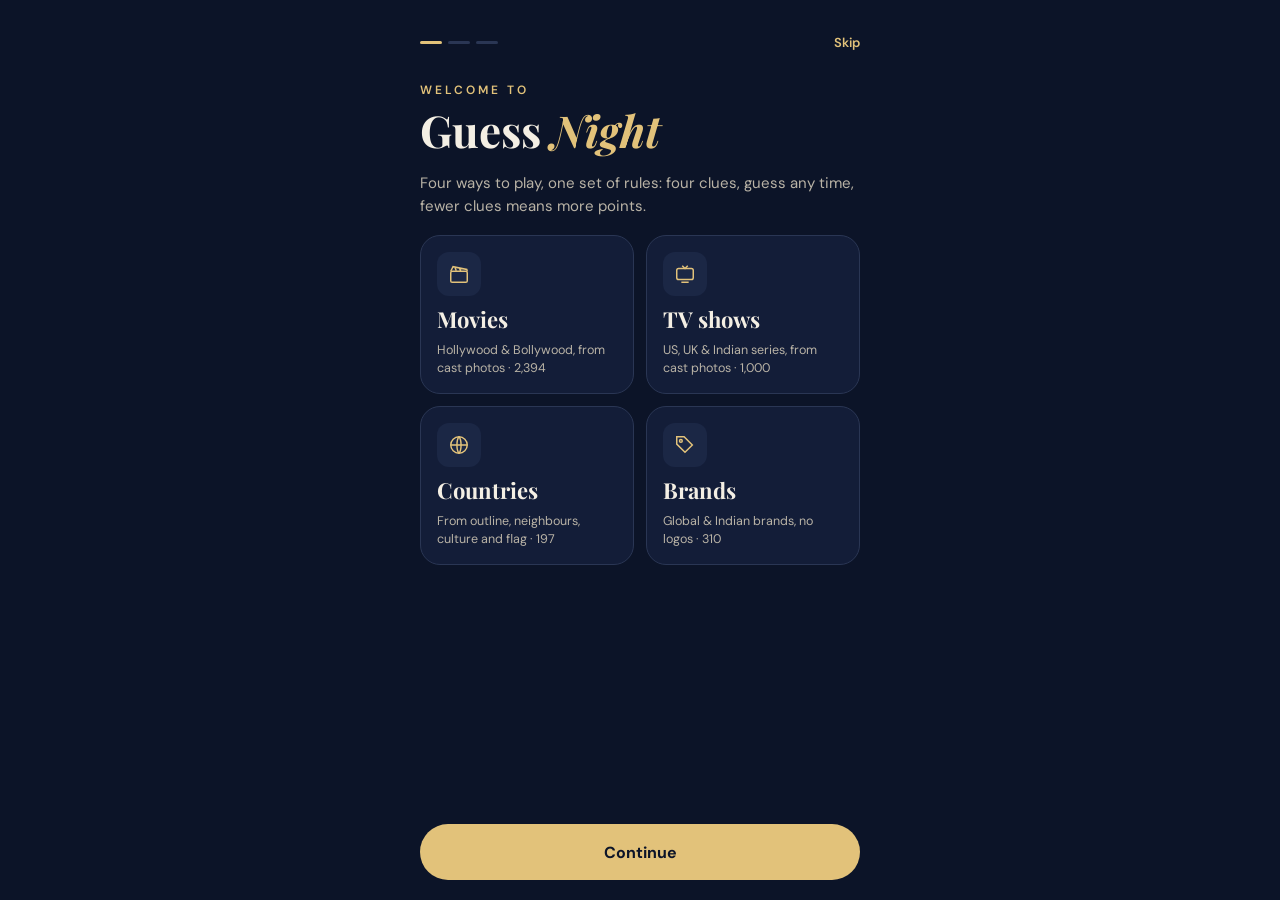
==== commit cfad100c: "Guess Night goes live at the root (v4.1) - Root is now Guess Night: movies, TV, countries and brands" ====
--- a/index.html
+++ b/index.html
@@ -5,321 +5,42 @@
   <meta name="viewport" content="width=device-width, initial-scale=1, viewport-fit=cover" />
   <meta name="theme-color" content="#0C1428" />
   <meta name="color-scheme" content="dark" />
-  <title>CastGuess</title>
+  <title>Guess Night</title>
+  <link rel="icon" href="data:," />
   <link rel="preconnect" href="https://fonts.googleapis.com" />
   <link rel="preconnect" href="https://fonts.gstatic.com" crossorigin />
   <link href="https://fonts.googleapis.com/css2?family=Playfair+Display:ital,wght@0,600;0,700;1,600&family=DM+Sans:wght@400;500;600;700&display=swap" rel="stylesheet" />
-  <style>
-    :root {
-      --bg: #0C1428; --s1: #131D38; --s2: #1B2745; --b1: #2A3654; --b2: #3A4766;
-      --gold: #E2C27A; --gold-h: #F1D9A0; --text: #F4EFE4; --muted: #B9B3A6; --dim: #8E97AE; --coral: #F08A6C;
-      --serif: 'Playfair Display', Georgia, serif; --sans: 'DM Sans', system-ui, -apple-system, sans-serif;
+  <script>
+    // Anonymous play counts (GoatCounter: no cookies, no personal data). Only on the live site, never on localhost.
+    if (/\.github\.io$/.test(location.hostname)) {
+      const gc = document.createElement("script"); gc.async = true; gc.src = "https://gc.zgo.at/count.js";
+      gc.dataset.goatcounter = "https://shyam3101.goatcounter.com/count"; document.head.appendChild(gc);
     }
-    * { box-sizing: border-box; -webkit-tap-highlight-color: transparent; }
-    html, body { margin: 0; min-height: 100%; background: var(--bg); color: var(--text); font-family: var(--sans); -webkit-font-smoothing: antialiased; }
-    button, input { font: inherit; color: inherit; }
-    button { cursor: pointer; }
-    button:disabled { cursor: default; }
-    [hidden] { display: none !important; }
-    :focus-visible { outline: 2px solid var(--gold); outline-offset: 3px; }
-    a { color: var(--gold); }
-
-    #app { max-width: 480px; margin: 0 auto; min-height: 100dvh; padding: max(20px, env(safe-area-inset-top)) 20px max(20px, env(safe-area-inset-bottom)); display: flex; flex-direction: column; }
-    .screen { display: none; flex: 1; flex-direction: column; gap: 18px; min-height: 0; }
-    .screen.active { display: flex; animation: fade 260ms ease both; }
-    @keyframes fade { from { opacity: 0; transform: translateY(6px); } to { opacity: 1; transform: none; } }
-
-    /* ---------- shared bits ---------- */
-    .label { font-size: 12px; font-weight: 600; letter-spacing: 2px; text-transform: uppercase; color: var(--muted); }
-    .label.gold { color: var(--gold); letter-spacing: 3px; }
-    .serif { font-family: var(--serif); }
-    .title { font-family: var(--serif); font-weight: 700; line-height: 1.05; margin: 0; }
-    .btn { height: 56px; border-radius: 999px; border: 0; padding: 0 24px; font-weight: 700; font-size: 16px; display: inline-flex; align-items: center; justify-content: center; gap: 8px; }
-    .btn.primary { background: var(--gold); color: var(--bg); }
-    .btn.primary:hover { background: var(--gold-h); }
-    .btn.primary:disabled { opacity: .45; }
-    .btn.ghost { background: transparent; border: 1px solid var(--b1); color: var(--text); font-weight: 600; }
-    .btn.text { background: transparent; color: var(--gold); height: 44px; font-weight: 600; font-size: 14px; }
-    .btn.wide { width: 100%; }
-    .icon-btn { width: 44px; height: 44px; border-radius: 50%; border: 1px solid var(--b1); background: transparent; color: #C9C3B6; display: grid; place-items: center; flex: 0 0 auto; }
-    .chip { height: 44px; padding: 0 12px; white-space: nowrap; border-radius: 999px; border: 1.5px solid var(--b2); background: transparent; color: var(--text); font-weight: 600; font-size: 14px; display: inline-flex; align-items: center; gap: 6px; }
-    .chip[aria-pressed="true"] { background: var(--gold); border-color: var(--gold); color: var(--bg); font-weight: 700; }
-    .chip .tick { display: none; }
-    .chip[aria-pressed="true"] .tick { display: inline; }
-    .chip:disabled { border-style: dashed; color: var(--dim); }
-    .seg { display: grid; grid-template-columns: repeat(4, minmax(0, 1fr)); border: 1px solid var(--b1); border-radius: 14px; overflow: hidden; }
-    .seg.three { grid-template-columns: repeat(3, minmax(0, 1fr)); }
-    .seg button { height: 44px; border: 0; background: transparent; color: var(--text); font-weight: 600; font-size: 14px; }
-    .seg button[aria-pressed="true"] { background: var(--s2); color: var(--gold); font-weight: 700; }
-    .row { display: flex; align-items: center; gap: 10px; }
-    .spacer { flex: 1; }
-    .muted { color: var(--muted); }
-    .card { background: var(--s1); border: 1px solid var(--b1); border-radius: 18px; padding: 16px; }
-    .stars { display: flex; gap: 6px; align-items: center; }
-    .star { width: 16px; height: 16px; }
-    .star.lost path { fill: none; stroke: var(--b2); stroke-width: 1.5; }
-    .divider { border-top: 1px solid var(--b1); }
-
-    /* ---------- onboarding ---------- */
-    .ob-top { display: flex; align-items: center; justify-content: space-between; min-height: 44px; }
-    .dots { display: flex; gap: 6px; }
-    .dots i { width: 22px; height: 3px; border-radius: 3px; background: var(--b1); }
-    .dots i.on { background: var(--gold); }
-    .ob-q { font-family: var(--serif); font-size: 32px; font-weight: 700; line-height: 1.1; margin: 8px 0 0; }
-    .ob-sub { color: var(--muted); font-size: 15px; margin: 0; line-height: 1.5; }
-    .choice { width: 100%; min-height: 88px; text-align: left; border-radius: 18px; border: 1.5px solid var(--b1); background: var(--s1); padding: 16px 18px; display: flex; align-items: center; gap: 14px; }
-    .choice[aria-pressed="true"] { border-color: var(--gold); background: var(--s2); }
-    .choice strong { display: block; font-size: 17px; }
-    .choice small { display: block; color: var(--muted); font-size: 13px; margin-top: 3px; line-height: 1.4; }
-    .choice .check { margin-left: auto; width: 26px; height: 26px; border-radius: 50%; border: 1.5px solid var(--b2); display: grid; place-items: center; flex: 0 0 auto; color: var(--bg); }
-    .choice[aria-pressed="true"] .check { background: var(--gold); border-color: var(--gold); }
-    .choice .emblem { width: 44px; height: 44px; border-radius: 12px; background: var(--s2); display: grid; place-items: center; color: var(--gold); flex: 0 0 auto; }
-    .name-row { display: flex; gap: 8px; }
-    .text-input { flex: 1; min-width: 0; height: 56px; border-radius: 999px; border: 1px solid var(--b2); background: var(--s1); color: var(--text); padding: 0 20px; font-size: 17px; outline: none; }
-    .text-input:focus { border-color: var(--gold); }
-
-    /* ---------- home ---------- */
-    .faces { display: flex; justify-content: center; }
-    .faces img { width: 80px; height: 80px; border-radius: 50%; object-fit: cover; object-position: 50% 20%; border: 2px solid var(--gold); filter: grayscale(1); background: var(--s2); }
-    .faces img + img { margin-left: -18px; }
-    .daily-card { width: 100%; text-align: left; display: flex; align-items: center; gap: 14px; border-radius: 18px; border: 1px solid var(--gold); background: linear-gradient(135deg, rgba(226,194,122,.14), rgba(226,194,122,.03)); padding: 14px 16px; min-height: 64px; color: var(--text); }
-    .daily-card strong { display: block; font-size: 15px; }
-    .daily-card small { color: var(--muted); font-size: 13px; }
-    .daily-card .cal { width: 40px; height: 40px; border-radius: 10px; background: var(--gold); color: var(--bg); display: grid; place-items: center; font-weight: 700; font-family: var(--serif); font-size: 18px; flex: 0 0 auto; }
-    .home-foot { display: flex; align-items: center; gap: 14px; font-size: 13px; color: var(--muted); }
-    .home-foot b { color: var(--text); }
-    .link-btn { background: none; border: 0; color: var(--gold); font-weight: 600; font-size: 13px; padding: 12px 0; }
-
-    /* ---------- game ---------- */
-    .hud { display: flex; align-items: center; justify-content: space-between; gap: 10px; }
-    .hud-score { text-align: right; }
-    .hud-score b { display: block; font-size: 18px; }
-    .hud-score small { font-size: 11px; color: var(--muted); }
-    .act-row { display: flex; align-items: center; justify-content: space-between; gap: 10px; }
-    .act-title { font-family: var(--serif); font-size: 25px; font-weight: 600; }
-    .act-title em { color: var(--gold); }
-    .ring { position: relative; width: 48px; height: 48px; flex: 0 0 auto; }
-    .ring svg { transform: rotate(-90deg); }
-    .ring .track { stroke: var(--b1); }
-    .ring .prog { stroke: var(--gold); transition: stroke 200ms; }
-    .ring span { position: absolute; inset: 0; display: grid; place-items: center; font-weight: 700; font-size: 16px; font-variant-numeric: tabular-nums; color: var(--gold); }
-    .ring.low .prog { stroke: var(--coral); }
-    .ring.low span { color: var(--coral); animation: pulse 1s ease infinite; }
-    @keyframes pulse { 50% { transform: scale(1.18); } }
-    .bars { display: grid; grid-template-columns: repeat(4, minmax(0, 1fr)); gap: 6px; }
-    .bars i { height: 3px; background: var(--b1); position: relative; overflow: hidden; }
-    .bars i b { position: absolute; inset: 0; background: var(--gold); transform-origin: left; transform: scaleX(0); }
-    .worth { font-size: 13px; color: var(--muted); display: flex; justify-content: space-between; }
-    .worth b { color: var(--gold); font-size: 15px; }
-
-    .cast { display: grid; grid-template-columns: repeat(2, minmax(0, 1fr)); gap: 16px 14px; }
-    .actor { display: flex; flex-direction: column; gap: 8px; min-width: 0; }
-    .actor .ph { height: clamp(128px, 24dvh, 214px); border-radius: 4px; overflow: hidden; outline: 1px solid var(--gold); outline-offset: 4px; background: var(--s1); }
-    .actor .ph img { width: 100%; height: 100%; object-fit: cover; object-position: 50% 20%; display: block; }
-    .actor .nm { font-size: 13px; line-height: 1.25; text-align: center; opacity: 0; transform: translateY(8px); transition: opacity 380ms ease, transform 380ms ease; min-height: 16px; }
-    .cast.names .nm { opacity: 1; transform: none; }
-    .actor.extra .nm { color: var(--gold); }
-    .actor.flip { animation: flipIn 520ms cubic-bezier(.2,.8,.3,1) both; }
-    @keyframes flipIn { from { transform: perspective(700px) rotateY(85deg); opacity: 0; } to { transform: none; opacity: 1; } }
-    .actor.spot .ph { animation: spot 1.6s ease both; }
-    @keyframes spot { 0% { box-shadow: 0 0 0 0 rgba(226,194,122,0); } 25% { box-shadow: 0 0 40px 10px rgba(226,194,122,.55); } 100% { box-shadow: 0 0 0 0 rgba(226,194,122,0); } }
-    .locked .ph { outline: 0; border: 1px dashed var(--b2); background: transparent; display: flex; flex-direction: column; align-items: center; justify-content: center; gap: 8px; color: var(--muted); text-align: center; }
-    .locked .ph em { font-family: var(--serif); font-size: 16px; color: var(--text); }
-    .locked .ph small { font-size: 12px; }
-    .cast.compact { grid-template-columns: repeat(4, minmax(0, 1fr)); gap: 8px; }
-    .cast.compact .ph { height: 104px; outline-offset: 3px; }
-    .cast.compact .nm { font-size: 11.5px; text-align: left; }
-    .synopsis { border-top: 1px solid var(--b1); border-bottom: 1px solid var(--b1); padding: 14px 4px; display: flex; flex-direction: column; gap: 8px; }
-    .synopsis p { margin: 0; font-family: var(--serif); font-style: italic; font-size: 18px; line-height: 1.45; min-height: 52px; }
-    .tried { font-size: 13px; color: var(--muted); }
-    .tried s { color: var(--coral); margin-left: 6px; }
-
-    .guess-area { margin-top: auto; display: flex; flex-direction: column; gap: 8px; position: relative; }
-    .heard:empty, .feedback:empty { min-height: 0; display: none; }
-    .feedback { min-height: 18px; font-size: 13px; text-align: center; color: var(--muted); }
-    .feedback.bad { color: var(--coral); }
-    .feedback.near { color: var(--gold); font-weight: 600; }
-    .guess-row { display: flex; gap: 8px; position: relative; }
-    .guess-row .text-input.shake { animation: shake 380ms ease; border-color: var(--coral); }
-    @keyframes shake { 20%, 60% { transform: translateX(-7px); } 40%, 80% { transform: translateX(7px); } }
-    .sugg { position: absolute; left: 0; right: 0; bottom: calc(100% + 8px); border-radius: 18px; background: var(--s1); border: 1px solid var(--b1); overflow: hidden; z-index: 5; box-shadow: 0 -16px 40px rgba(0,0,0,.45); }
-    .sugg button { width: 100%; display: flex; justify-content: space-between; gap: 10px; text-align: left; padding: 13px 18px; border: 0; border-bottom: 1px solid #1F2A47; background: transparent; font-size: 15px; min-height: 46px; }
-    .sugg button:last-child { border-bottom: 0; }
-    .sugg button:hover, .sugg button:focus-visible { background: var(--s2); color: var(--gold); }
-    .sugg span { color: var(--dim); flex: 0 0 auto; }
-    .hint-line { font-size: 12px; color: var(--muted); text-align: center; }
-    .float { position: absolute; right: 90px; top: -6px; color: var(--coral); font-weight: 700; font-size: 18px; pointer-events: none; animation: floatUp 1s ease forwards; }
-    @keyframes floatUp { to { transform: translateY(-46px); opacity: 0; } }
-    .coach { border: 1px solid var(--gold); background: var(--s2); border-radius: 18px; padding: 14px 16px; display: flex; flex-direction: column; gap: 10px; animation: fade 300ms ease both; }
-    .coach p { margin: 0; font-size: 15px; line-height: 1.5; }
-    .coach .row .label { font-size: 11px; }
-
-    /* ---------- reveal ---------- */
-    #revealScreen { align-items: center; text-align: center; gap: 14px; }
-    .poster-wrap { position: relative; margin-top: 4px; perspective: 900px; }
-    .poster { height: clamp(160px, 28dvh, 276px); width: auto; aspect-ratio: 2 / 3; object-fit: cover; border-radius: 4px; outline: 1px solid var(--gold); outline-offset: 6px; display: block; background: var(--s1); }
-    .poster.flip { animation: posterFlip 700ms cubic-bezier(.2,.8,.3,1) both; }
-    @keyframes posterFlip { from { transform: rotateY(-100deg); opacity: 0; } to { transform: none; opacity: 1; } }
-    .poster.miss { filter: grayscale(1) brightness(.75); outline-color: var(--b2); }
-    .shimmer { position: absolute; inset: 0; overflow: hidden; border-radius: 4px; pointer-events: none; }
-    .shimmer::after { content: ""; position: absolute; top: 0; bottom: 0; width: 60%; left: -80%; background: linear-gradient(100deg, transparent, rgba(241,217,160,.55), transparent); animation: sweep 1.1s 500ms ease forwards; }
-    @keyframes sweep { to { left: 130%; } }
-    .tier { font-family: var(--serif); font-style: italic; font-size: 20px; color: var(--gold); }
-    .tier.miss { color: var(--muted); }
-    .breakdown { width: 100%; display: grid; grid-template-columns: repeat(4, minmax(0, 1fr)); border-top: 1px solid var(--b1); border-bottom: 1px solid var(--b1); padding: 12px 0; }
-    .breakdown b { display: block; font-size: 18px; }
-    .breakdown small { font-size: 11px; color: var(--muted); }
-    .big-pts { font-family: var(--serif); font-size: 46px; font-weight: 700; color: var(--gold); line-height: 1; }
-    .badge { display: inline-flex; align-items: center; gap: 10px; padding: 10px 16px; border-radius: 999px; border: 1px solid var(--gold); background: var(--s2); animation: popBadge 600ms cubic-bezier(.2,.9,.3,1.4) both; }
-    .badge b { font-family: var(--serif); font-size: 17px; color: var(--gold); }
-    @keyframes popBadge { from { transform: scale(.4); opacity: 0; } to { transform: none; opacity: 1; } }
-    .star.drop { animation: drop 900ms 400ms ease-in forwards; }
-    @keyframes drop { to { transform: translateY(40px) rotate(70deg); opacity: 0; } }
-    .btn.big { height: 70px; font-size: 20px; position: relative; overflow: hidden; }
-    .btn.big .lbl { position: relative; z-index: 1; }
-    .btn.big .fillbar { position: absolute; inset: 0; background: rgba(12,20,40,.22); transform-origin: left; transform: scaleX(0); }
-    .btn.big.auto .fillbar { animation: fillbar 3s linear forwards; }
-    @keyframes fillbar { to { transform: scaleX(1); } }
-    .rev-cta { position: sticky; bottom: 0; margin-top: auto; width: 100%; display: flex; flex-direction: column; align-items: center; gap: 2px; padding: 14px 0 max(4px, env(safe-area-inset-bottom)); background: linear-gradient(180deg, rgba(12,20,40,0), var(--bg) 22%); z-index: 3; }
-    .stay { background: none; border: 0; color: var(--muted); font-size: 13px; text-decoration: underline; min-height: 40px; padding: 0 12px; }
-    .starring { font-size: 13px; color: var(--muted); line-height: 1.55; }
-    .starring b { color: var(--text); font-weight: 600; }
-
-    /* ---------- awards / daily / stats ---------- */
-    .trophy { color: var(--gold); }
-    .award { border: 1px solid var(--gold); border-radius: 18px; padding: 16px; background: linear-gradient(135deg, rgba(226,194,122,.18), rgba(226,194,122,.02)); text-align: center; animation: popBadge 700ms cubic-bezier(.2,.9,.3,1.3) both; }
-    .grid2 { display: grid; grid-template-columns: repeat(2, minmax(0, 1fr)); gap: 10px; }
-    .stat { background: var(--s1); border: 1px solid var(--b1); border-radius: 16px; padding: 12px 14px; }
-    .stat small { display: block; font-size: 11px; letter-spacing: 1px; text-transform: uppercase; color: var(--muted); }
-    .stat b { font-size: 24px; font-family: var(--serif); }
-    .list-line { font-size: 14px; line-height: 1.6; color: var(--muted); }
-    .list-line b { color: var(--text); font-weight: 600; }
-    .squares { display: flex; gap: 8px; justify-content: center; }
-    .squares i { width: 48px; height: 48px; border-radius: 10px; display: grid; place-items: center; font-style: normal; font-weight: 700; font-size: 15px; }
-    .sq1 { background: var(--gold); color: var(--bg); }
-    .sq2 { background: #C7A964; color: var(--bg); }
-    .sq3 { background: #8C7A52; color: var(--text); }
-    .sq4 { background: #5A5240; color: var(--text); }
-    .sq0 { background: var(--s1); border: 1px solid var(--b2); color: var(--dim); }
-    .share-box { white-space: pre-line; font-size: 15px; line-height: 1.5; background: var(--s1); border: 1px dashed var(--b2); border-radius: 14px; padding: 14px 16px; text-align: left; }
-    .bar-row { display: grid; grid-template-columns: 96px 1fr 52px; align-items: center; gap: 10px; font-size: 14px; }
-    .bar-row .track { height: 8px; border-radius: 8px; background: var(--s2); overflow: hidden; }
-    .bar-row .track b { display: block; height: 100%; background: var(--gold); border-radius: 8px; }
-
-    /* ---------- settings ---------- */
-    .set-group { display: flex; flex-direction: column; gap: 10px; }
-    .toggle-row { display: flex; align-items: center; justify-content: space-between; min-height: 52px; border-bottom: 1px solid var(--b1); font-size: 15px; }
-    .switch { width: 52px; height: 32px; border-radius: 999px; border: 0; background: var(--b2); position: relative; flex: 0 0 auto; }
-    .switch::after { content: ""; position: absolute; top: 4px; left: 4px; width: 24px; height: 24px; border-radius: 50%; background: var(--text); transition: transform 200ms; }
-    .switch[aria-checked="true"] { background: var(--gold); }
-    .switch[aria-checked="true"]::after { transform: translateX(20px); background: var(--bg); }
-    .set-group .text-input { flex: none; }
-    .range { position: relative; height: 44px; }
-    .range .rail { position: absolute; left: 14px; right: 14px; top: 20px; height: 4px; border-radius: 4px; background: var(--b1); }
-    .range .fill { position: absolute; top: 0; bottom: 0; background: var(--gold); border-radius: 4px; }
-    .range input[type=range] { position: absolute; left: 0; right: 0; top: 8px; width: 100%; height: 28px; margin: 0; background: none; pointer-events: none; -webkit-appearance: none; appearance: none; }
-    .range input[type=range]::-webkit-slider-runnable-track { background: none; }
-    .range input[type=range]::-webkit-slider-thumb { pointer-events: auto; -webkit-appearance: none; width: 28px; height: 28px; border-radius: 50%; background: var(--gold); border: 4px solid var(--bg); box-shadow: 0 0 0 1px var(--gold); cursor: pointer; }
-    .range input[type=range]::-moz-range-thumb { pointer-events: auto; width: 22px; height: 22px; border-radius: 50%; background: var(--gold); border: 4px solid var(--bg); cursor: pointer; }
-    .range input[type=range]::-moz-range-track { background: none; }
-    .yp { display: flex; flex-direction: column; gap: 8px; }
-    .yp-head { display: flex; justify-content: space-between; align-items: baseline; }
-    .yp-head b { font-family: var(--serif); font-size: 20px; }
-    .presets { display: flex; flex-wrap: wrap; gap: 6px; }
-    .presets .chip { font-size: 13px; padding: 0 12px; }
-    .match { font-size: 13px; color: var(--muted); }
-    .match.low { color: var(--coral); }
-    .collapse-row { width: 100%; min-height: 48px; display: flex; align-items: center; justify-content: space-between; gap: 10px; background: transparent; border: 1px solid var(--b1); border-radius: 14px; padding: 0 14px; color: var(--text); font-weight: 600; font-size: 14px; }
-    .collapse-row .chev { transition: transform 200ms; color: var(--gold); }
-    .collapse-row[aria-expanded="true"] .chev { transform: rotate(180deg); }
-    #setLang button { font-size: 12.5px; padding: 0 2px; }
-    .credit { font-size: 12px; color: var(--dim); line-height: 1.5; }
-
-    /* ---------- overlays ---------- */
-    .overlay { position: fixed; inset: 0; z-index: 40; display: grid; place-items: center; background: rgba(12,20,40,.94); }
-    .countdown { display: flex; flex-direction: column; align-items: center; gap: 14px; }
-    .countdown .num { font-family: var(--serif); font-size: 120px; font-weight: 700; line-height: 1; color: var(--text); }
-    .countdown .num.action { font-style: italic; color: var(--gold); font-size: 72px; }
-    .countdown .num.go { animation: zoom 520ms ease both; }
-    @keyframes zoom { from { transform: scale(1.6); opacity: 0; } to { transform: none; opacity: 1; } }
-    .slate { color: var(--gold); }
-    .sheet-bg { position: fixed; inset: 0; z-index: 45; background: rgba(5,9,20,.75); display: flex; align-items: flex-end; justify-content: center; }
-    .sheet { width: 100%; max-width: 480px; max-height: 86dvh; overflow: auto; background: var(--s1); border: 1px solid var(--b1); border-bottom: 0; border-radius: 24px 24px 0 0; padding: 24px 20px max(24px, env(safe-area-inset-bottom)); display: flex; flex-direction: column; gap: 14px; animation: up 260ms ease both; }
-    @keyframes up { from { transform: translateY(40px); opacity: 0; } to { transform: none; opacity: 1; } }
-    .sheet ol { margin: 0; padding-left: 20px; line-height: 1.6; color: #DCD6C9; font-size: 15px; }
-    .toast { position: fixed; left: 50%; bottom: max(24px, env(safe-area-inset-bottom)); transform: translateX(-50%); z-index: 50; background: var(--s2); border: 1px solid var(--b2); color: var(--text); padding: 12px 18px; border-radius: 999px; font-size: 14px; max-width: calc(100% - 40px); text-align: center; animation: fade 220ms ease both; }
-    #confetti { position: fixed; inset: 0; width: 100%; height: 100%; pointer-events: none; z-index: 60; }
-    .sr { position: absolute; width: 1px; height: 1px; overflow: hidden; clip: rect(0 0 0 0); white-space: nowrap; }
-
-    .seg.two { grid-template-columns: repeat(2, minmax(0, 1fr)); }
-    .party-setup { display: flex; flex-direction: column; gap: 10px; border: 1px solid var(--b1); border-radius: 18px; padding: 14px; background: var(--s1); }
-    .stepper { display: flex; align-items: center; gap: 10px; }
-    .stepper b { min-width: 28px; text-align: center; font-family: var(--serif); font-size: 22px; }
-    .pnames { display: grid; grid-template-columns: repeat(2, minmax(0, 1fr)); gap: 8px; }
-    .pname { display: flex; align-items: center; gap: 8px; height: 44px; border-radius: 999px; border: 1px solid var(--b2); background: var(--bg); padding: 0 6px 0 12px; }
-    .pname input { flex: 1; min-width: 0; border: 0; background: transparent; color: var(--text); font-size: 15px; outline: none; height: 100%; }
-    .pname:focus-within { border-color: var(--gold); }
-    .dot { width: 12px; height: 12px; border-radius: 50%; flex: 0 0 auto; }
-    .switch-row { display: flex; align-items: center; justify-content: space-between; gap: 10px; min-height: 48px; border: 1px solid var(--b1); border-radius: 14px; padding: 0 14px; font-size: 14px; font-weight: 600; }
-    .switch-row small { display: block; font-weight: 400; color: var(--muted); font-size: 12px; }
-    .mic { width: 56px; height: 56px; border-radius: 50%; border: 1px solid var(--b2); background: var(--s1); color: var(--muted); display: grid; place-items: center; flex: 0 0 auto; position: relative; }
-    .mic.on { border-color: var(--gold); color: var(--gold); }
-    .mic.on::after { content: ""; position: absolute; inset: -5px; border-radius: 50%; border: 2px solid var(--gold); opacity: .6; animation: ping 1.4s ease-out infinite; }
-    @keyframes ping { from { transform: scale(.85); opacity: .7; } to { transform: scale(1.25); opacity: 0; } }
-    .heard { font-size: 13px; color: var(--muted); text-align: center; min-height: 18px; display: flex; align-items: center; justify-content: center; gap: 6px; }
-    .heard.live::before { content: ""; width: 8px; height: 8px; border-radius: 50%; background: var(--gold); animation: pulse 1s ease infinite; }
-    .heard button { background: none; border: 1px solid var(--gold); color: var(--gold); border-radius: 999px; padding: 8px 14px; font-weight: 600; font-size: 13px; min-height: 36px; }
-    .who-list { display: grid; grid-template-columns: repeat(2, minmax(0, 1fr)); gap: 10px; }
-    .who-list button { min-height: 64px; border-radius: 16px; border: 1.5px solid var(--b2); background: var(--s2); color: var(--text); font-weight: 700; font-size: 17px; display: flex; align-items: center; justify-content: center; gap: 10px; padding: 8px; }
-    .board { width: 100%; display: flex; flex-direction: column; gap: 6px; text-align: left; }
-    .board .bro { display: grid; grid-template-columns: 22px 14px 1fr auto 44px; align-items: center; gap: 8px; padding: 8px 12px; border-radius: 12px; background: var(--s1); font-size: 14px; animation: fade 300ms ease both; }
-    .board .bro.lead { border: 1px solid var(--gold); }
-    .board .rank { color: var(--muted); font-weight: 700; }
-    .board .chg { font-size: 12px; font-weight: 700; text-align: right; }
-    .board .up { color: #8FD19E; } .board .down { color: var(--coral); }
-    .podium { display: grid; grid-template-columns: repeat(3, minmax(0, 1fr)); align-items: end; gap: 8px; text-align: center; }
-    .podium .col { display: flex; flex-direction: column; align-items: center; gap: 6px; }
-    .podium .blk { width: 100%; border-radius: 10px 10px 0 0; background: var(--s2); border: 1px solid var(--b1); display: grid; place-items: center; font-family: var(--serif); font-size: 26px; color: var(--gold); animation: rise 700ms cubic-bezier(.2,.8,.3,1) both; transform-origin: bottom; }
-    @keyframes rise { from { transform: scaleY(0); } to { transform: none; } }
-    .podium .nm { font-weight: 700; font-size: 15px; }
-    .awards-list { display: grid; gap: 8px; }
-    .awards-list div { display: flex; justify-content: space-between; gap: 10px; padding: 10px 14px; border-radius: 12px; background: var(--s1); border: 1px solid var(--b1); font-size: 14px; }
-    .awards-list b { color: var(--gold); font-family: var(--serif); font-style: italic; font-weight: 600; }
-    body.rm *, body.rm *::before, body.rm *::after { animation: none !important; transition: none !important; }
-  </style>
+  </script>
+  <link rel="stylesheet" href="styles.css?v=4.1" />
 </head>
 <body>
 <div id="app">
 
-  <!-- ===== ONBOARDING 1: industries ===== -->
+  <!-- ===== ONBOARDING 1: welcome ===== -->
   <section class="screen" id="ob1" aria-labelledby="ob1q">
     <div class="ob-top"><div class="dots" aria-hidden="true"><i class="on"></i><i></i><i></i></div><button class="link-btn" data-skip>Skip</button></div>
-    <div><div class="label gold">Welcome to CastGuess</div><h1 class="ob-q" id="ob1q">Which films do you watch?</h1></div>
-    <p class="ob-sub">Pick one or both. You can change this any time.</p>
-    <div style="display:flex;flex-direction:column;gap:12px">
-      <button class="choice" data-ind="hollywood" aria-pressed="true">
-        <span class="emblem"><svg width="22" height="22" viewBox="0 0 24 24" fill="none" stroke="currentColor" stroke-width="1.8" aria-hidden="true"><path d="M12 2l2.9 6.6 7.1.6-5.4 4.7 1.6 7L12 17.3 5.8 20.9l1.6-7L2 9.2l7.1-.6z"/></svg></span>
-        <span><strong>Hollywood</strong><small>Titanic, Inception, The Godfather…</small></span>
-        <span class="check"><svg width="14" height="14" viewBox="0 0 24 24" fill="none" stroke="currentColor" stroke-width="3" aria-hidden="true"><path d="M5 12.5l4.5 4.5L19 7.5"/></svg></span>
-      </button>
-      <button class="choice" data-ind="bollywood" aria-pressed="true">
-        <span class="emblem"><svg width="22" height="22" viewBox="0 0 24 24" fill="none" stroke="currentColor" stroke-width="1.8" aria-hidden="true"><circle cx="12" cy="12" r="4"/><path d="M12 2v3M12 19v3M2 12h3M19 12h3M5 5l2 2M17 17l2 2M5 19l2-2M17 7l2-2"/></svg></span>
-        <span><strong>Bollywood</strong><small>Dilwale Dulhania Le Jayenge, 3 Idiots, Dangal…</small></span>
-        <span class="check"><svg width="14" height="14" viewBox="0 0 24 24" fill="none" stroke="currentColor" stroke-width="3" aria-hidden="true"><path d="M5 12.5l4.5 4.5L19 7.5"/></svg></span>
-      </button>
-    </div>
+    <div><div class="label gold">Welcome to</div><h1 class="ob-q" id="ob1q" style="font-size:44px">Guess <em style="color:var(--gold)">Night</em></h1></div>
+    <p class="ob-sub">Four ways to play, one set of rules: four clues, guess any time, fewer clues means more points.</p>
+    <div class="cat-grid" id="obCats"></div>
     <button class="btn primary wide" id="ob1Next" style="margin-top:auto">Continue</button>
   </section>
 
   <!-- ===== ONBOARDING 2: level ===== -->
   <section class="screen" id="ob2" aria-labelledby="ob2q">
     <div class="ob-top"><div class="dots" aria-hidden="true"><i class="on"></i><i class="on"></i><i></i></div><button class="link-btn" data-skip>Skip</button></div>
-    <h1 class="ob-q" id="ob2q">How well do you know your movies?</h1>
-    <p class="ob-sub">This sets which actors we show you first.</p>
+    <h1 class="ob-q" id="ob2q">How hard should it be?</h1>
+    <p class="ob-sub">You can change this any time.</p>
     <div style="display:flex;flex-direction:column;gap:12px">
-      <button class="choice" data-level="easy"><span><strong>Casual fan</strong><small>Start with the lead actors.</small></span></button>
-      <button class="choice" data-level="medium"><span><strong>Movie buff</strong><small>Two leads and one supporting actor.</small></span></button>
-      <button class="choice" data-level="hard"><span><strong>Film nerd</strong><small>Mostly the supporting cast. Good luck.</small></span></button>
+      <button class="choice" data-level="supereasy"><span><strong>Just the hits</strong><small>Super easy · only the most famous answers, extra guess.</small></span></button>
+      <button class="choice" data-level="easy"><span><strong>Casual</strong><small>Well-known answers with the clearest clues first.</small></span></button>
+      <button class="choice" data-level="medium"><span><strong>Buff</strong><small>A good mix of famous and less obvious.</small></span></button>
+      <button class="choice" data-level="hard"><span><strong>Nerd</strong><small>Everything, with the trickiest clues first.</small></span></button>
     </div>
   </section>
 
@@ -336,60 +57,82 @@
       </button>
     </div>
     <div style="margin-top:auto;display:flex;flex-direction:column;gap:6px">
-      <button class="btn primary wide" id="obPractice">Try a practice film</button>
+      <button class="btn primary wide" id="obPractice">Try a practice round</button>
       <button class="btn text wide" id="obSkipPractice">Skip practice</button>
     </div>
   </section>
 
-  <!-- ===== HOME ===== -->
-  <section class="screen" id="homeScreen" aria-labelledby="homeTitle">
-    <div class="row"><div class="label gold">Tonight's screening</div><div class="spacer"></div>
+  <!-- ===== HUB ===== -->
+  <section class="screen" id="hubScreen" aria-labelledby="hubTitle">
+    <div class="row"><div class="label gold">Tonight's lineup</div><div class="spacer"></div>
       <button class="icon-btn" id="openSettings" aria-label="Settings"><svg width="18" height="18" viewBox="0 0 24 24" fill="none" stroke="currentColor" stroke-width="1.8" aria-hidden="true"><path d="M4 7h10M18 7h2M4 17h4M12 17h8"/><circle cx="16" cy="7" r="2"/><circle cx="10" cy="17" r="2"/></svg></button>
     </div>
-    <div style="display:flex;flex-direction:column;align-items:center;gap:14px">
-      <div class="faces" id="homeFaces"></div>
-      <h1 class="title" id="homeTitle" style="font-size:50px;text-align:center">Cast<em style="color:var(--gold)">Guess</em></h1>
-      <p class="muted" id="homeGreeting" style="margin:0;text-align:center;font-size:15px;max-width:290px;line-height:1.5">Three faces walk onto the screen. Name the film before the credits roll.</p>
+    <div style="text-align:center;display:flex;flex-direction:column;gap:8px">
+      <h1 class="title" id="hubTitle" style="font-size:50px">Guess <em style="color:var(--gold)">Night</em></h1>
+      <p class="muted" id="hubGreeting" style="margin:0;font-size:15px;line-height:1.5">Pick a category. Four clues. Name it before the curtain falls.</p>
     </div>
     <div class="seg two" id="modeSeg" role="group" aria-label="Game mode"><button data-v="solo">Solo</button><button data-v="party">Party</button></div>
+
+    <div class="cat-grid" id="catGrid"></div>
+
     <div class="party-setup" id="partySetup" hidden>
       <div class="row"><div class="label">How many players?</div><span class="spacer"></span>
         <div class="stepper"><button class="icon-btn" id="pMinus" aria-label="Remove a player">−</button><b id="pCount" aria-live="polite">3</b><button class="icon-btn" id="pPlus" aria-label="Add a player">+</button></div></div>
       <div class="pnames" id="pNames"></div>
+      <div class="label">What are we guessing?</div>
+      <div class="row" style="flex-wrap:wrap;gap:6px" id="pCats"></div>
+      <div class="muted" id="pCatNote" style="font-size:13px;line-height:1.5"></div>
       <div class="label">How do you play?</div>
       <div class="seg two" id="pStyle" role="group" aria-label="Party style"><button data-v="shout">Shout it out</button><button data-v="turns">Take turns</button></div>
       <div class="muted" id="pStyleNote" style="font-size:13px;line-height:1.5"></div>
-      <div class="label" id="pFilmsLabel">Films</div>
-      <div class="seg three" id="pFilms" role="group" aria-label="Number of films"></div>
-    </div>
-    <div style="display:flex;flex-direction:column;gap:10px">
-      <div class="label">Films from</div>
-      <div class="row" style="flex-wrap:wrap;gap:6px" id="homeIndustries">
-        <button class="chip" data-ind="hollywood" aria-pressed="true"><svg class="tick" width="14" height="14" viewBox="0 0 24 24" fill="none" stroke="currentColor" stroke-width="3" aria-hidden="true"><path d="M5 12.5l4.5 4.5L19 7.5"/></svg>Hollywood</button>
-        <button class="chip" data-ind="bollywood" aria-pressed="true"><svg class="tick" width="14" height="14" viewBox="0 0 24 24" fill="none" stroke="currentColor" stroke-width="3" aria-hidden="true"><path d="M5 12.5l4.5 4.5L19 7.5"/></svg>Bollywood</button>
-        <button class="chip" disabled style="padding:0 10px;font-size:13px">More soon</button>
-      </div>
+      <div id="pRounds"><div class="rounds-box" data-rounds><div class="yp-head"><span class="label" data-rl>Rounds</span><b data-rv>Endless</b></div>
+        <div class="range"><div class="rail"><div class="fill" data-rf style="left:0"></div></div><input type="range" min="0" max="5" step="1" data-rr aria-label="Number of rounds"></div>
+        <div class="rticks"><span>5</span><span>10</span><span>15</span><span>20</span><span>30</span><span>∞</span></div></div></div>
+      <div class="muted" id="pRoundsNote" style="font-size:13px"></div>
+      <div class="label">Difficulty</div>
+      <div class="seg five" id="pDiff" role="group" aria-label="Difficulty"><button data-v="supereasy">Super easy</button><button data-v="easy">Easy</button><button data-v="medium">Medium</button><button data-v="hard">Hard</button><button data-v="mixed">Mixed</button></div>
+      <div class="switch-row"><span id="lblPartyVoice">Hands-free voice<small>The app hears the right answer for you</small></span><button class="switch" role="switch" id="swPartyVoice" aria-labelledby="lblPartyVoice"></button></div>
+      <button class="btn primary wide" id="startParty">Start party game</button>
+    </div>
+
+    <div class="home-foot" style="margin-top:auto"><span id="hubRecords"></span><span class="spacer"></span><button class="link-btn" id="openAbout">About</button><button class="link-btn" data-howto>How to play</button></div>
+  </section>
+
+  <!-- ===== CATEGORY HOME ===== -->
+  <section class="screen" id="homeScreen" aria-labelledby="homeTitle">
+    <div class="back-row"><button class="icon-btn" data-hub aria-label="Back to all categories"><svg width="18" height="18" viewBox="0 0 24 24" fill="none" stroke="currentColor" stroke-width="2" aria-hidden="true"><path d="M15 6l-6 6 6 6"/></svg></button><div class="label gold" id="homeKicker">Guess Night</div></div>
+    <div style="display:flex;flex-direction:column;align-items:center;gap:12px">
+      <div class="faces" id="homeFaces"></div>
+      <h1 class="title" id="homeTitle" style="font-size:44px;text-align:center"></h1>
+      <p class="muted" id="homeGreeting" style="margin:0;text-align:center;font-size:15px;max-width:300px;line-height:1.5"></p>
+    </div>
+    <div style="display:flex;flex-direction:column;gap:10px" id="homeFilterBox">
+      <div class="label" id="homeFilterLabel"></div>
+      <div class="row" style="flex-wrap:wrap;gap:6px" id="homeFilters"></div>
     </div>
     <div style="display:flex;flex-direction:column;gap:10px">
       <div class="label">Difficulty</div>
-      <div class="seg" id="homeDiff" role="group" aria-label="Difficulty">
-        <button data-v="easy">Easy</button><button data-v="medium">Medium</button><button data-v="hard">Hard</button><button data-v="mixed">Mixed</button>
-      </div>
+      <div class="seg five" id="homeDiff" role="group" aria-label="Difficulty"><button data-v="supereasy">Super easy</button><button data-v="easy">Easy</button><button data-v="medium">Medium</button><button data-v="hard">Hard</button><button data-v="mixed">Mixed</button></div>
+      <div class="diff-note" id="homeDiffNote"></div>
     </div>
     <div style="display:flex;flex-direction:column;gap:10px">
       <div class="label">Time per clue</div>
       <div class="seg three" id="homeTime" role="group" aria-label="Time per clue"><button data-v="15">15 sec</button><button data-v="30">30 sec</button><button data-v="60">1 min</button></div>
     </div>
-    <div class="switch-row"><span id="lblHomeVoice">Hands-free voice<small id="homeVoiceNote">Say the film's name out loud to guess</small></span><button class="switch" role="switch" id="swHomeVoice" aria-labelledby="lblHomeVoice"></button></div>
-    <div style="display:flex;flex-direction:column;gap:10px">
+    <div class="switch-row"><span id="lblHomeVoice">Hands-free voice<small id="homeVoiceNote">Say your answer out loud to guess</small></span><button class="switch" role="switch" id="swHomeVoice" aria-labelledby="lblHomeVoice"></button></div>
+    <div style="display:flex;flex-direction:column;gap:10px" id="homeYearsBox">
       <button class="collapse-row" id="yearsToggle" aria-expanded="false" aria-controls="homeYears"><span>Years: <span id="yearsSummary" style="color:var(--gold)">All</span> <span class="match" id="homeMatchMini"></span></span><svg class="chev" width="18" height="18" viewBox="0 0 24 24" fill="none" stroke="currentColor" stroke-width="2" aria-hidden="true"><path d="M6 9l6 6 6-6"/></svg></button>
       <div id="homeYears" class="yp" data-yp hidden></div>
     </div>
+    <div id="homeRounds"><div class="rounds-box" data-rounds><div class="yp-head"><span class="label" data-rl>Rounds</span><b data-rv>Endless</b></div>
+        <div class="range"><div class="rail"><div class="fill" data-rf style="left:0"></div></div><input type="range" min="0" max="5" step="1" data-rr aria-label="Number of rounds"></div>
+        <div class="rticks"><span>5</span><span>10</span><span>15</span><span>20</span><span>30</span><span>∞</span></div></div></div>
+    <div class="match" id="homeMatchLine"></div>
     <div style="display:flex;flex-direction:column;gap:10px;margin-top:auto">
       <button class="btn primary wide" id="startSolo">Start solo game</button>
       <button class="daily-card" id="dailyCard"></button>
     </div>
-    <div class="home-foot"><span id="homeRecords"></span><span class="spacer"></span><button class="link-btn" id="openStats">Stats</button><button class="link-btn" id="openHowTo">How to play</button></div>
+    <div class="home-foot"><span id="homeRecords"></span><span class="spacer"></span><button class="link-btn" id="openStats">Stats</button><button class="link-btn" data-howto>How to play</button></div>
   </section>
 
   <!-- ===== GAME ===== -->
@@ -402,38 +145,39 @@
     </div>
     <div style="display:flex;flex-direction:column;gap:10px">
       <div class="act-row">
-        <div class="act-title" id="actTitle">Act I <em>· The faces</em></div>
+        <div class="act-title" id="actTitle">Act I</div>
         <div class="ring" id="ring" role="timer" aria-live="off">
           <svg width="48" height="48" viewBox="0 0 48 48" aria-hidden="true"><circle class="track" cx="24" cy="24" r="20" fill="none" stroke-width="3"/><circle class="prog" id="ringProg" cx="24" cy="24" r="20" fill="none" stroke-width="3" stroke-linecap="round" stroke-dasharray="125.66" stroke-dashoffset="0"/></svg>
           <span id="ringNum">15</span>
         </div>
       </div>
       <div class="bars" id="bars" aria-hidden="true"><i><b></b></i><i><b></b></i><i><b></b></i><i><b></b></i></div>
-      <div class="worth"><span id="actHint">Three actors. One film.</span><span>Worth <b id="worthNum">150</b></span></div>
-    </div>
+      <div class="worth"><span id="actHint"></span><span>Worth <b id="worthNum">150</b></span></div>
+    </div>
+    <div class="mix-chip" id="mixChip" hidden></div>
     <div class="cast" id="cast" aria-live="polite"></div>
-    <div class="synopsis" id="synopsis" hidden><div class="label gold">Synopsis</div><p id="synopsisText"></p></div>
+    <div class="info-cards" id="infoCards"></div>
     <div class="tried" id="tried" hidden></div>
     <div class="coach" id="coach" hidden><p id="coachText"></p><div class="row"><span class="label" id="coachStep"></span><span class="spacer"></span><button class="btn primary" id="coachNext" style="height:44px">Next</button></div></div>
     <div class="guess-area">
       <div class="heard" id="heard" aria-live="polite"></div>
       <div class="feedback" id="feedback" aria-live="polite"></div>
       <div class="guess-row">
-        <div class="sugg" id="sugg" hidden role="listbox" aria-label="Matching films"></div>
+        <div class="sugg" id="sugg" hidden role="listbox" aria-label="Matching answers"></div>
         <label for="guessInput" class="sr">Your answer</label>
-        <input id="guessInput" class="text-input" placeholder="Search any film" autocomplete="off" autocorrect="off" autocapitalize="off" spellcheck="false" enterkeyhint="go" />
+        <input id="guessInput" class="text-input" placeholder="Search" autocomplete="off" autocorrect="off" autocapitalize="off" spellcheck="false" enterkeyhint="go" />
         <button class="mic" id="micBtn" aria-label="Turn on hands-free voice" aria-pressed="false"><svg width="22" height="22" viewBox="0 0 24 24" fill="none" stroke="currentColor" stroke-width="1.8" stroke-linecap="round" aria-hidden="true"><rect x="9" y="3" width="6" height="11" rx="3"/><path d="M5 11a7 7 0 0 0 14 0M12 18v3"/></svg></button>
         <button class="btn primary" id="guessBtn" style="height:56px;padding:0 20px">Guess</button>
       </div>
       <div class="hint-line" id="hintLine">3 guesses left</div>
-      <div class="row"><button class="btn text" id="skipBtn" style="color:var(--muted);padding:0 4px">Skip film</button><span class="spacer"></span><button class="btn text" id="nextActBtn" style="padding:0 4px">Next act now</button></div>
+      <div class="row"><button class="btn text" id="skipBtn" style="color:var(--muted);padding:0 4px">Skip</button><span class="spacer"></span><button class="btn text" id="nextActBtn" style="padding:0 4px">Next clue now</button></div>
     </div>
   </section>
 
   <!-- ===== REVEAL ===== -->
   <section class="screen" id="revealScreen" aria-labelledby="revTitle">
     <div class="label gold">And the answer is</div>
-    <div class="poster-wrap"><img class="poster" id="revPoster" alt="" /><div class="shimmer" id="revShimmer" hidden></div></div>
+    <div class="poster-wrap" id="revVisual"><img class="poster" id="revPoster" alt="" /><div class="shimmer" id="revShimmer" hidden></div></div>
     <div class="tier" id="revTier"></div>
     <div style="display:flex;flex-direction:column;gap:4px"><h2 class="title" id="revTitle" style="font-size:34px"></h2><div class="muted" id="revMeta" style="font-size:14px"></div></div>
     <div class="breakdown" id="revBreak"></div>
@@ -442,9 +186,10 @@
     <div class="board" id="revBoard" hidden></div>
     <div class="stars" id="revLives" role="img" style="justify-content:center"></div>
     <div class="starring" id="revStarring"></div>
+    <button class="stay" id="reportBtn" style="font-size:12px">Report a problem with this one</button>
     <div class="rev-cta">
-      <button class="btn primary wide big" id="revNext"><span class="fillbar" aria-hidden="true"></span><span class="lbl" id="revNextLbl">Next film</span></button>
-      <button class="stay" id="revStay" hidden>Stay on this film</button>
+      <button class="btn primary wide big" id="revNext"><span class="fillbar" aria-hidden="true"></span><span class="lbl" id="revNextLbl">Next</span></button>
+      <div class="row" style="justify-content:center;gap:18px"><button class="stay" id="revStay" hidden>Stay on this one</button><button class="stay" id="revEnd">End game</button></div>
     </div>
   </section>
 
@@ -459,7 +204,7 @@
     </div>
     <div id="overAward"></div>
     <div class="grid2">
-      <div class="stat"><small>Films nailed</small><b id="overNailed">0</b></div>
+      <div class="stat"><small id="overNailedLabel">Nailed</small><b id="overNailed">0</b></div>
       <div class="stat"><small>Best streak</small><b id="overStreak">0</b></div>
     </div>
     <div class="list-line" id="overLists"></div>
@@ -486,42 +231,36 @@
 
   <!-- ===== DAILY RESULT ===== -->
   <section class="screen" id="dailyScreen" aria-labelledby="dailyTitle">
-    <div class="row"><button class="icon-btn" data-home aria-label="Back to home"><svg width="18" height="18" viewBox="0 0 24 24" fill="none" stroke="currentColor" stroke-width="2" aria-hidden="true"><path d="M15 6l-6 6 6 6"/></svg></button><div class="label gold">Daily challenge</div></div>
+    <div class="row"><button class="icon-btn" data-home aria-label="Back"><svg width="18" height="18" viewBox="0 0 24 24" fill="none" stroke="currentColor" stroke-width="2" aria-hidden="true"><path d="M15 6l-6 6 6 6"/></svg></button><div class="label gold" id="dailyKicker">Daily challenge</div></div>
     <div style="text-align:center;display:flex;flex-direction:column;gap:6px"><h1 class="title" id="dailyTitle" style="font-size:36px"></h1><div class="muted" id="dailySub"></div></div>
     <div class="squares" id="dailySquares"></div>
     <div class="muted" style="font-size:12px;text-align:center">Gold = solved on the first clue. Darker = more clues needed. Empty = missed.</div>
     <div class="list-line" id="dailyFilms"></div>
     <div class="share-box" id="dailyShare"></div>
     <div style="margin-top:auto;display:flex;gap:8px"><button class="btn primary" id="dailyShareBtn" style="flex:1">Share</button><button class="btn ghost" id="dailyCopyBtn" style="flex:1">Copy</button></div>
-    <div class="muted" style="font-size:13px;text-align:center">A new set of 5 films arrives tomorrow.</div>
+    <div class="muted" style="font-size:13px;text-align:center">A new set of 5 arrives tomorrow.</div>
   </section>
 
   <!-- ===== STATS ===== -->
   <section class="screen" id="statsScreen" aria-labelledby="statsTitle">
-    <div class="row"><button class="icon-btn" data-home aria-label="Back to home"><svg width="18" height="18" viewBox="0 0 24 24" fill="none" stroke="currentColor" stroke-width="2" aria-hidden="true"><path d="M15 6l-6 6 6 6"/></svg></button><h1 class="title" id="statsTitle" style="font-size:28px">Your stats</h1></div>
+    <div class="row"><button class="icon-btn" data-home aria-label="Back"><svg width="18" height="18" viewBox="0 0 24 24" fill="none" stroke="currentColor" stroke-width="2" aria-hidden="true"><path d="M15 6l-6 6 6 6"/></svg></button><h1 class="title" id="statsTitle" style="font-size:28px">Your stats</h1></div>
     <div class="grid2" id="statsGrid"></div>
-    <div class="label">Accuracy by industry</div>
+    <div class="label" id="statsCatLabel">Accuracy</div>
     <div id="statsInd" style="display:flex;flex-direction:column;gap:10px"></div>
-    <div class="label">Best decade</div>
+    <div class="label" id="statsDecadeLabel">Best decade</div>
     <div id="statsDecade" class="list-line"></div>
     <button class="btn text" id="resetStats" style="margin-top:auto">Reset stats</button>
   </section>
 
   <!-- ===== SETTINGS ===== -->
   <section class="screen" id="settingsScreen" aria-labelledby="setTitle">
-    <div class="row"><button class="icon-btn" data-home aria-label="Back to home"><svg width="18" height="18" viewBox="0 0 24 24" fill="none" stroke="currentColor" stroke-width="2" aria-hidden="true"><path d="M15 6l-6 6 6 6"/></svg></button><h1 class="title" id="setTitle" style="font-size:28px">Settings</h1></div>
-    <div class="set-group"><div class="label">Films from</div>
-      <div class="row" style="flex-wrap:wrap;gap:8px" id="setIndustries">
-        <button class="chip" data-ind="hollywood"><svg class="tick" width="14" height="14" viewBox="0 0 24 24" fill="none" stroke="currentColor" stroke-width="3" aria-hidden="true"><path d="M5 12.5l4.5 4.5L19 7.5"/></svg>Hollywood</button>
-        <button class="chip" data-ind="bollywood"><svg class="tick" width="14" height="14" viewBox="0 0 24 24" fill="none" stroke="currentColor" stroke-width="3" aria-hidden="true"><path d="M5 12.5l4.5 4.5L19 7.5"/></svg>Bollywood</button>
-      </div></div>
+    <div class="row"><button class="icon-btn" data-hub aria-label="Back"><svg width="18" height="18" viewBox="0 0 24 24" fill="none" stroke="currentColor" stroke-width="2" aria-hidden="true"><path d="M15 6l-6 6 6 6"/></svg></button><h1 class="title" id="setTitle" style="font-size:28px">Settings</h1></div>
     <div class="set-group"><div class="label">Difficulty</div>
-      <div class="seg" id="setDiff" role="group" aria-label="Difficulty"><button data-v="easy">Easy</button><button data-v="medium">Medium</button><button data-v="hard">Hard</button><button data-v="mixed">Mixed</button></div></div>
+      <div class="seg five" id="setDiff" role="group" aria-label="Difficulty"><button data-v="supereasy">Super easy</button><button data-v="easy">Easy</button><button data-v="medium">Medium</button><button data-v="hard">Hard</button><button data-v="mixed">Mixed</button></div></div>
     <div class="set-group"><div class="label">Time per clue</div>
       <div class="seg three" id="setTime" role="group" aria-label="Time per clue"><button data-v="15">15 sec</button><button data-v="30">30 sec</button><button data-v="60">1 min</button></div>
-      <div class="muted" style="font-size:12px">The daily challenge always uses 15 seconds, so everyone's scores compare fairly.</div>
-      <div class="toggle-row"><span id="lblAuto">Auto next film<small style="display:block;color:var(--muted);font-size:12px">Start the next film 3 seconds after each answer</small></span><button class="switch" role="switch" id="swAuto" aria-labelledby="lblAuto"></button></div></div>
-    <div class="set-group"><div class="label">Years</div><div class="yp" id="setYears" data-yp></div></div>
+      <div class="muted" style="font-size:12px">Daily challenges always use 15 seconds, so everyone's scores compare fairly.</div>
+      <div class="toggle-row"><span id="lblAuto">Auto next<small style="display:block;color:var(--muted);font-size:12px">Start the next round 3 seconds after each answer</small></span><button class="switch" role="switch" id="swAuto" aria-labelledby="lblAuto"></button></div></div>
     <div class="set-group"><label class="label" for="setNick">Nickname</label><input id="setNick" class="text-input" maxlength="24" autocomplete="off" /></div>
     <div>
       <div class="toggle-row"><span id="lblSound">Sound effects</span><button class="switch" role="switch" id="swSound" aria-labelledby="lblSound"></button></div>
@@ -532,16 +271,23 @@
         <div class="muted" id="voiceSupport" style="font-size:12px"></div></div>
       <div class="toggle-row"><span id="lblRm">Reduce motion</span><button class="switch" role="switch" id="swRm" aria-labelledby="lblRm"></button></div>
     </div>
+    <button class="btn ghost wide" id="resetSeen">Reset seen answers</button>
     <button class="btn ghost wide" id="replayTutorial">Replay the tutorial</button>
-    <p class="credit">Film data and images from The Movie Database (TMDB). This product uses the TMDB API but is not endorsed or certified by TMDB.</p>
+    <button class="btn ghost wide" id="openAbout2">About &amp; credits</button>
+  </section>
+
+  <!-- ===== ABOUT ===== -->
+  <section class="screen" id="aboutScreen" aria-labelledby="aboutTitle">
+    <div class="row"><button class="icon-btn" data-hub aria-label="Back"><svg width="18" height="18" viewBox="0 0 24 24" fill="none" stroke="currentColor" stroke-width="2" aria-hidden="true"><path d="M15 6l-6 6 6 6"/></svg></button><h1 class="title" id="aboutTitle" style="font-size:28px">About</h1></div>
+    <div class="about" id="aboutBody"></div>
   </section>
 </div>
 
 <!-- countdown -->
 <div class="overlay" id="countdown" hidden aria-live="assertive">
   <div class="countdown">
-    <svg class="slate" width="64" height="64" viewBox="0 0 24 24" fill="none" stroke="currentColor" stroke-width="1.4" aria-hidden="true"><rect x="3" y="9" width="18" height="12" rx="1.5"/><path d="M3 9l2.5-5 15 3L21 9M7.5 4.5L9 8.5M12.5 5.5L14 9.5M17.5 6.5l1 2.5"/></svg>
-    <div class="label gold" id="cdLabel">Film 1</div>
+    <span class="slate" id="cdIcon"></span>
+    <div class="label gold" id="cdLabel">Round 1</div>
     <div class="num" id="cdNum">3</div>
   </div>
 </div>
@@ -550,13 +296,8 @@
 <div class="sheet-bg" id="howTo" hidden>
   <div class="sheet" role="dialog" aria-modal="true" aria-labelledby="howToTitle">
     <h2 class="title" id="howToTitle" style="font-size:26px">How to play</h2>
-    <ol>
-      <li><b>Act I · The faces.</b> Three actors from one film.</li>
-      <li><b>Act II · One more face.</b> A fourth actor steps in.</li>
-      <li><b>Act III · The names.</b> Everyone's name appears.</li>
-      <li><b>Act IV · The plot.</b> A short synopsis, names hidden.</li>
-    </ol>
-    <p class="muted" style="margin:0;line-height:1.6;font-size:14px">A new act starts every 15 seconds (you can make it 30 seconds or 1 minute in Settings). Guess any time. Earlier acts are worth more (100, 75, 50, 25) plus a speed bonus. You get 3 guesses per film; each miss costs 10 points. Correct answers in a row raise your streak multiplier. Miss a film and you lose a star. Lose all 3 and the curtain falls. Don't know a film? Skip it: up to 3 skips per game, no star lost, but your streak resets.</p>
+    <ol id="howToActs"></ol>
+    <p class="muted" style="margin:0;line-height:1.6;font-size:14px">A new clue arrives every 15 seconds (30 seconds or 1 minute in Settings). Guess any time. Earlier clues are worth more (100, 75, 50, 25) plus a speed bonus. You get 3 guesses per round; each miss costs 10 points. Right answers in a row raise your streak multiplier. Miss one and you lose a star; lose all 3 and the curtain falls. Skip up to 3 per game without losing a star (your streak resets). A close answer, like another title from the same series or franchise, earns 75%.</p>
     <button class="btn primary wide" data-close>Got it</button>
   </div>
 </div>
@@ -570,11 +311,23 @@
     <button class="btn text" id="whoNobody">Nobody, it was misheard. Keep playing</button>
   </div>
 </div>
+<div class="sheet-bg" id="reportSheet" hidden>
+  <div class="sheet" role="dialog" aria-modal="true" aria-labelledby="reportTitle">
+    <h2 class="title" id="reportTitle" style="font-size:24px">What's wrong?</h2>
+    <div class="muted" id="reportFilm" style="font-size:14px"></div>
+    <div class="who-list" id="reportReasons" style="grid-template-columns:1fr"></div>
+    <label class="label" for="reportNote">Note (optional)</label>
+    <input id="reportNote" class="text-input" maxlength="200" placeholder="What did you notice?" autocomplete="off" />
+    <button class="btn primary wide" id="reportSend" disabled>Send report</button>
+    <p class="muted" style="margin:0;font-size:12px;line-height:1.5">Opens a pre-filled report on GitHub in a new tab (you'll need a free GitHub account to submit it). It's also saved on this device.</p>
+    <button class="btn text wide" data-close>Cancel</button>
+  </div>
+</div>
 <div class="sheet-bg" id="voiceSheet" hidden>
   <div class="sheet" role="dialog" aria-modal="true" aria-labelledby="voiceTitle">
     <h2 class="title" id="voiceTitle" style="font-size:26px">Hands-free voice</h2>
-    <p class="muted" style="margin:0;line-height:1.6;font-size:14px">While a film is on screen, the microphone listens. Say the film's name and it counts the moment it's right. Chatter and wrong titles are ignored and never cost you anything. You can also say “next clue” or “skip”.</p>
-    <p class="muted" style="margin:0;line-height:1.6;font-size:14px">Your browser's speech service (Apple or Google) turns speech into text. Your browser will ask for microphone permission once. The mic is only on during a film, never on menus.</p>
+    <p class="muted" style="margin:0;line-height:1.6;font-size:14px">While a round is on screen, the microphone listens. Say the answer and it counts the moment it's right. Chatter and wrong answers are ignored and never cost you anything. You can also say “next clue” or “skip”.</p>
+    <p class="muted" style="margin:0;line-height:1.6;font-size:14px">Your browser's speech service (Apple or Google) turns speech into text. Your browser will ask for microphone permission once. The mic is only on during a round, never on menus.</p>
     <button class="btn primary wide" id="voiceOk">Turn on voice</button>
     <button class="btn text wide" data-close>Not now</button>
   </div>
@@ -583,1021 +336,10 @@
 <canvas id="confetti" hidden></canvas>
 <div class="toast" id="toast" hidden role="status"></div>
 
-<script src="movies.js?v=3.6"></script>
-<script>
-(() => {
-  "use strict";
-  // ================= data =================
-  const IMG = window.IMG_BASE || "";
-  const fullImg = (path, size) => !path ? "" : /^https?:/.test(path) ? path : IMG + size + path;
-  // movies.js stores cast as [name, billing order, photo path] to keep the file small
-  const ALL = (window.MOVIES || []).map(m => ({
-    ...m, industry: m.industry || "bollywood", pop: m.pop ?? 1, poster: fullImg(m.poster, "w500"),
-    cast: (m.cast || []).map(c => Array.isArray(c) ? { name: c[0], order: c[1], photo: fullImg(c[2], "h632") } : { ...c, photo: fullImg(c.photo, "h632") }),
-  })).filter(m => m.cast.length >= 4);
-  // ---- series (same cast across instalments) ----
-  const SERIES = window.SERIES || {};
-  const compact = v => normalize(v).replace(/\s/g, "");
-  Object.values(SERIES).forEach(sr => { sr.keys = [...new Set([sr.n, ...(sr.a || [])].map(compact).filter(Boolean))]; });
-  const TITLE_INDEX = new Map();
-  ALL.forEach(m => [m.title, ...(m.aliases || [])].forEach(t => { const k = compact(t); if (k && !TITLE_INDEX.has(k)) TITLE_INDEX.set(k, m); }));
-  const TITLES = (() => {
-    const map = new Map();
-    (window.TITLE_LIST || []).forEach(([t, y]) => map.set(`${t.toLowerCase()}|${y}`, { title: t, year: y }));
-    ALL.forEach(m => map.set(`${m.title.toLowerCase()}|${m.year}`, { title: m.title, year: m.year }));
-    Object.values(SERIES).forEach(sr => { if ((sr.c || 0) >= 2) map.set(`${sr.n.toLowerCase()}|series`, { title: sr.n, year: null, series: true }); });
-    return [...map.values()];
-  })();
-  const INDUSTRY_NAME = { hollywood: "Hollywood", bollywood: "Bollywood" };
-
-  // ================= rules =================
-  const ACTS = [
-    { n: "Act I", name: "The faces", base: 100, hint: "Three actors. One film." },
-    { n: "Act II", name: "One more face", base: 75, hint: "Enter, stage left." },
-    { n: "Act III", name: "The names", base: 50, hint: "Now you know who they are." },
-    { n: "Act IV", name: "The plot", base: 25, hint: "Last act. Read the synopsis." },
-  ];
-  const SERIES_SHARE = 0.75;   // a right-series guess earns 75% of the points
-  const MAX_WRONG = 3, PENALTY = 10, LIVES = 3, DAILY_COUNT = 5, MAX_SKIPS = 3, MIN_POOL = 10, DAILY_SEC = 15;
-  const YEAR_MIN = Math.min(...ALL.map(m => m.year || 9999)), YEAR_MAX = new Date().getFullYear();
-  const PRESETS = [["All years", null, null], ["2000+", 2000, null], ["1990+", 1990, null], ["1970–1999", 1970, 1999], ["Before 1970", null, 1969]];
-  const STREAK_BADGES = { 3: "Hat-trick", 5: "On a roll", 10: "Box office hit" };
-  const NICKS = ["Front Row Fan", "Golden Reel", "Plot Twister", "Midnight Critic", "Silver Screen", "Box Office Bandit", "Credits Roller", "Popcorn Pro", "Matinee Idol", "Scene Stealer"];
-
-  // ================= storage =================
-  const KEY = "castguess.v3";
-  const DEFAULTS = () => ({
-    prefs: { onboarded: false, industries: ["hollywood", "bollywood"], difficulty: "medium", stageSec: 15, yearFrom: null, yearTo: null, mode: "solo", voice: false, voiceLang: "en-IN", voiceNoted: false, autoNext: true,
-      party: { count: 3, names: [], style: "shout", films: 10 }, nickname: "", sound: true, vibrate: true, reduceMotion: false },
-    records: { best: 0, bestStreak: 0 },
-    stats: { seen: 0, won: 0, clueSum: 0, skips: 0, ind: {}, dec: {} },
-    daily: {},
-  });
-  function load() {
-    const d = DEFAULTS();
-    try {
-      const raw = JSON.parse(localStorage.getItem(KEY) || "null");
-      if (raw) {
-        Object.assign(d.prefs, raw.prefs); Object.assign(d.records, raw.records); Object.assign(d.stats, raw.stats); Object.assign(d.daily, raw.daily);
-        const era = d.prefs.era; delete d.prefs.era;  // migrate the old era buckets to a year range
-        if (era === "classic") d.prefs.yearTo = 1979; else if (era === "mid") { d.prefs.yearFrom = 1980; d.prefs.yearTo = 2009; } else if (era === "modern") d.prefs.yearFrom = 2010;
-        if (![15, 30, 60].includes(d.prefs.stageSec)) d.prefs.stageSec = 15;
-        d.prefs.party = Object.assign({ count: 3, names: [], style: "shout", films: 10 }, d.prefs.party || {});
-      }
-    } catch { /* storage unavailable */ }
-    return d;
-  }
-  let DB = load();
-  function save() { try { localStorage.setItem(KEY, JSON.stringify(DB)); } catch { /* ignore */ } }
-
-  // ================= helpers =================
-  const $ = s => document.querySelector(s);
-  const $$ = s => [...document.querySelectorAll(s)];
-  const esc = v => String(v ?? "").replace(/[&<>"']/g, c => ({ "&": "&amp;", "<": "&lt;", ">": "&gt;", '"': "&quot;", "'": "&#39;" }[c]));
-  const sleep = ms => new Promise(r => setTimeout(r, ms));
-  function mulberry32(a) { return () => { a |= 0; a = a + 0x6D2B79F5 | 0; let t = Math.imul(a ^ a >>> 15, 1 | a); t = t + Math.imul(t ^ t >>> 7, 61 | t) ^ t; return ((t ^ t >>> 14) >>> 0) / 4294967296; }; }
-  function hash(s) { let h = 2166136261; for (const c of String(s)) { h ^= c.charCodeAt(0); h = Math.imul(h, 16777619); } return h >>> 0; }
-  function shuffle(a, rng = Math.random) { const r = [...a]; for (let i = r.length - 1; i > 0; i--) { const j = Math.floor(rng() * (i + 1)); [r[i], r[j]] = [r[j], r[i]]; } return r; }
-  const roman = n => ["I", "II", "III", "IV"][n];
-  const rm = () => DB.prefs.reduceMotion || window.matchMedia("(prefers-reduced-motion: reduce)").matches;
-  function applyMotion() { document.body.classList.toggle("rm", rm()); }
-  function toast(msg, ms = 2200) { const t = $("#toast"); t.textContent = msg; t.hidden = false; clearTimeout(toast._t); toast._t = setTimeout(() => { t.hidden = true; }, ms); }
-  function buzz(p) { if (DB.prefs.vibrate && navigator.vibrate && (!navigator.userActivation || navigator.userActivation.hasBeenActive)) { try { navigator.vibrate(p); } catch { /* ignore */ } } }
-  const decadeOf = y => y ? `${Math.floor(y / 10) * 10}s` : "Unknown";
-
-  function normalize(v) {
-    return String(v ?? "").normalize("NFD").replace(/[̀-ͯ]/g, "").toLowerCase()
-      .replace(/&/g, " and ").replace(/\b(the|a|an)\b/g, " ").replace(/[^a-z0-9]+/g, " ").trim().replace(/\s+/g, " ");
-  }
-  function lev(a, b) {
-    if (a === b) return 0; if (!a.length) return b.length; if (!b.length) return a.length;
-    const row = Array.from({ length: b.length + 1 }, (_, i) => i);
-    for (let i = 1; i <= a.length; i++) { let prev = row[0]; row[0] = i;
-      for (let j = 1; j <= b.length; j++) { const s = row[j]; row[j] = Math.min(row[j] + 1, row[j - 1] + 1, prev + (a[i - 1] === b[j - 1] ? 0 : 1)); prev = s; } }
-    return row[b.length];
-  }
-  const answers = m => [m.title, ...(m.aliases || [])].map(normalize).filter(Boolean);
-  function matches(value, m) {
-    const g = normalize(value).replace(/\s/g, ""); if (!g) return false;
-    return answers(m).some(c => { const t = c.replace(/\s/g, ""); if (g === t) return true; if (g.replace(/\D/g, "") !== t.replace(/\D/g, "")) return false; /* sequel numbers are never typos */ const max = Math.max(g.length, t.length); return max > 4 && lev(g, t) <= (max >= 15 ? 2 : 1); });
-  }
-  // A different film from the same series, or the series name itself ("Harry Potter", "Dhoom")
-  function seriesMatch(value, m) {
-    const sr = m.s && SERIES[m.s]; if (!sr) return false;
-    const gc = compact(value); if (gc.length < 2) return false;
-    if (sr.keys.some(k => gc === k || (k.length >= 6 && lev(gc, k) <= 1))) return true;
-    const other = TITLE_INDEX.get(gc); if (other && other.s === m.s) return true;
-    return sr.keys.some(k => k.length >= 5 && gc.includes(k));
-  }
-  // A film from the same shared universe but a different series (e.g. Iron Man for an Avengers film)
-  function universeMatch(value, m) {
-    if (!m.u) return false;
-    const gc = compact(value); if (gc.length < 3) return false;
-    const other = TITLE_INDEX.get(gc); if (other && other.u === m.u && other.id !== m.id) return true;
-    return Object.values(SERIES).some(sr => sr.u === m.u && sr.keys.some(k => k.length >= 5 && gc.includes(k)));
-  }
-  function nearMiss(value, m) {
-    const g = normalize(value); if (g.length < 3) return false;
-    const base = s => s.replace(/\b(part|chapter|vol|volume|returns|rises|reloaded|revolutions)\b.*$/, "").replace(/\b(\d+|ii|iii|iv|v|vi)\b/g, "").replace(/\s+/g, " ").trim();
-    return answers(m).some(t => (base(g).length >= 3 && base(g) === base(t)) || t.startsWith(g + " ") || g.startsWith(t + " "));
-  }
-
-  // ================= sound (WebAudio synth) =================
-  const sfx = (() => {
-    let ctx;
-    function ac() { if (!DB.prefs.sound) return null; try { ctx = ctx || new (window.AudioContext || window.webkitAudioContext)(); if (ctx.state === "suspended") ctx.resume(); return ctx; } catch { return null; } }
-    function tone(f, t0, dur, type = "sine", vol = .12, f2) {
-      const c = ac(); if (!c) return; const t = c.currentTime + t0;
-      const o = c.createOscillator(), g = c.createGain(); o.type = type; o.frequency.setValueAtTime(f, t);
-      if (f2) o.frequency.exponentialRampToValueAtTime(f2, t + dur);
-      g.gain.setValueAtTime(.0001, t); g.gain.exponentialRampToValueAtTime(vol, t + .012); g.gain.exponentialRampToValueAtTime(.0001, t + dur);
-      o.connect(g).connect(c.destination); o.start(t); o.stop(t + dur + .03);
-    }
-    return {
-      unlock() { ac(); },
-      tick() { tone(1150, 0, .05, "square", .04); },
-      count() { tone(660, 0, .14, "sine", .12); },
-      action() { tone(990, 0, .3, "triangle", .14); tone(1320, .06, .3, "sine", .06); },
-      whoosh() { tone(300, 0, .22, "sine", .05, 700); },
-      wrong() { tone(170, 0, .24, "square", .06, 110); },
-      near() { tone(520, 0, .14, "sine", .1, 720); },
-      chime() { tone(880, 0, .6, "sine", .1); tone(1320, .1, .7, "sine", .05); },
-      miss() { tone(440, 0, .3, "sine", .09, 330); tone(330, .25, .45, "sine", .07, 247); },
-      badge() { tone(784, 0, .16, "triangle", .1); tone(1175, .13, .4, "triangle", .1); },
-    };
-  })();
-
-  // ================= winning sound: B · Award chime (from sound_lab.html) =================
-  // level 3 = guessed on clue 1, 2 = clues 2–3, 1 = "just made it" on clue 4
-  function createWinSounds() {
-    let ctx, out, verb;
-    function ac() {
-      if (!ctx) {
-        ctx = new (window.AudioContext || window.webkitAudioContext)();
-        const comp = ctx.createDynamicsCompressor(); comp.threshold.value = -14; comp.ratio.value = 4;
-        out = ctx.createGain(); out.gain.value = 0.9; out.connect(comp).connect(ctx.destination);
-        // small generated reverb so everything sounds less "beepy"
-        verb = ctx.createConvolver(); const len = ctx.sampleRate * 1.6, ir = ctx.createBuffer(2, len, ctx.sampleRate);
-        for (let c = 0; c < 2; c++) { const d = ir.getChannelData(c); for (let i = 0; i < len; i++) d[i] = (Math.random() * 2 - 1) * Math.pow(1 - i / len, 3); }
-        verb.buffer = ir; const wet = ctx.createGain(); wet.gain.value = 0.28; verb.connect(wet).connect(out);
-      }
-      if (ctx.state === "suspended") ctx.resume();
-      return ctx;
-    }
-    const now = () => ac().currentTime;
-    function bus(gain = 1, rev = true) { const g = ctx.createGain(); g.gain.value = gain; g.connect(out); if (rev) g.connect(verb); return g; }
-    function env(param, t, a, peak, d, sustain = 0.0001) { param.cancelScheduledValues(t); param.setValueAtTime(0.0001, t); param.exponentialRampToValueAtTime(peak, t + a); param.exponentialRampToValueAtTime(Math.max(sustain, 0.0001), t + a + d); }
-    function noiseBuf(sec) { const n = Math.floor(ctx.sampleRate * sec), b = ctx.createBuffer(1, n, ctx.sampleRate), d = b.getChannelData(0); for (let i = 0; i < n; i++) d[i] = Math.random() * 2 - 1; return b; }
-    const hz = m => 440 * Math.pow(2, (m - 69) / 12);   // MIDI note -> Hz
-
-    // --- building blocks ---
-    function brass(t, midi, dur, vol, dest) {
-      const g = ctx.createGain(), f = ctx.createBiquadFilter(); f.type = "lowpass"; f.Q.value = 2;
-      f.frequency.setValueAtTime(400, t); f.frequency.exponentialRampToValueAtTime(3200, t + 0.06); f.frequency.exponentialRampToValueAtTime(1400, t + dur);
-      [-6, 6, 0].forEach(det => { const o = ctx.createOscillator(); o.type = "sawtooth"; o.frequency.value = hz(midi); o.detune.value = det; o.connect(f); o.start(t); o.stop(t + dur + 0.1); });
-      const lfo = ctx.createOscillator(), lg = ctx.createGain(); lfo.frequency.value = 5.5; lg.gain.value = 6; lfo.connect(lg);
-      f.connect(g).connect(dest); g.gain.setValueAtTime(0.0001, t); g.gain.exponentialRampToValueAtTime(vol, t + 0.03); g.gain.setValueAtTime(vol * 0.8, t + dur * 0.7); g.gain.exponentialRampToValueAtTime(0.0001, t + dur + 0.08);
-    }
-    function bell(t, midi, vol, dest, decay = 1.4, ratio = 3.5) {
-      const c = ctx.createOscillator(), m = ctx.createOscillator(), mg = ctx.createGain(), g = ctx.createGain(), f = hz(midi);
-      c.frequency.value = f; m.frequency.value = f * ratio; mg.gain.setValueAtTime(f * 2.2, t); mg.gain.exponentialRampToValueAtTime(f * 0.05, t + decay);
-      m.connect(mg).connect(c.frequency); c.connect(g).connect(dest); env(g.gain, t, 0.004, vol, decay);
-      c.start(t); m.start(t); c.stop(t + decay + 0.1); m.stop(t + decay + 0.1);
-    }
-    function pluck(t, midi, vol, dest, decay = 1.1) {
-      const o = ctx.createOscillator(), o2 = ctx.createOscillator(), g = ctx.createGain(), f = ctx.createBiquadFilter();
-      o.type = "triangle"; o2.type = "sine"; o.frequency.value = hz(midi); o2.frequency.value = hz(midi) * 2;
-      f.type = "lowpass"; f.frequency.setValueAtTime(5000, t); f.frequency.exponentialRampToValueAtTime(900, t + decay);
-      const g2 = ctx.createGain(); g2.gain.value = 0.25; o2.connect(g2).connect(f); o.connect(f).connect(g).connect(dest);
-      env(g.gain, t, 0.003, vol, decay); o.start(t); o2.start(t); o.stop(t + decay + 0.05); o2.stop(t + decay + 0.05);
-    }
-    function clap(t, vol, dest) {
-      const s = ctx.createBufferSource(); s.buffer = noiseBuf(0.12); const f = ctx.createBiquadFilter(); f.type = "bandpass"; f.frequency.value = 1200 + Math.random() * 1400; f.Q.value = 1.2;
-      const g = ctx.createGain(); s.connect(f).connect(g).connect(dest); env(g.gain, t, 0.002, vol, 0.09); s.start(t);
-    }
-    function cymbal(t, vol, dest, dur = 1.5, swell = 0) {
-      const s = ctx.createBufferSource(); s.buffer = noiseBuf(dur + swell + 0.1); const f = ctx.createBiquadFilter(); f.type = "highpass"; f.frequency.value = 6000;
-      const g = ctx.createGain(); s.connect(f).connect(g).connect(dest);
-      g.gain.setValueAtTime(0.0001, t);
-      if (swell) g.gain.exponentialRampToValueAtTime(vol * 0.6, t + swell);
-      g.gain.exponentialRampToValueAtTime(vol, t + swell + 0.01); g.gain.exponentialRampToValueAtTime(0.0001, t + swell + dur); s.start(t);
-    }
-    function timpani(t, vol, dest) {
-      const o = ctx.createOscillator(), g = ctx.createGain(); o.frequency.setValueAtTime(110, t); o.frequency.exponentialRampToValueAtTime(65, t + 0.4);
-      o.connect(g).connect(dest); env(g.gain, t, 0.005, vol, 0.7); o.start(t); o.stop(t + 0.8);
-    }
-
-    return {
-      chime: {
-        name: "Award chime", desc: "Bright glockenspiel arpeggio with a sparkle on top.",
-        play(level = 3) {
-          ac(); const t = now() + 0.02, b = bus(0.8);
-          const notes = level >= 3 ? [84, 88, 91, 96, 100] : level === 2 ? [84, 88, 91, 96] : [91, 96];
-          notes.forEach((m, i) => bell(t + i * 0.075, m, 0.22, b, level === 1 ? 1.0 : 1.6));
-          if (level >= 2) for (let i = 0; i < (level >= 3 ? 10 : 5); i++) bell(t + 0.35 + i * 0.045, 100 + (i % 5) * 2, 0.04, b, 0.5, 5.2);
-        },
-      },
-    };
-  }
-  const WIN = createWinSounds();
-  function winSound(level) { if (!DB.prefs.sound) return; try { WIN.chime.play(level); } catch { /* audio unavailable */ } }
-
-  // ================= confetti =================
-  function confetti(amount = 160) {
-    if (rm()) return;
-    const cv = $("#confetti"), dpr = window.devicePixelRatio || 1; cv.hidden = false;
-    cv.width = innerWidth * dpr; cv.height = innerHeight * dpr; const ctx = cv.getContext("2d"); ctx.scale(dpr, dpr);
-    const colors = ["#E2C27A", "#F1D9A0", "#F4EFE4", "#C7A964", "#FFFFFF"];
-    const parts = Array.from({ length: amount }, () => ({ x: innerWidth / 2 + (Math.random() - .5) * 80, y: innerHeight * .38, vx: (Math.random() - .5) * 13, vy: -Math.random() * 15 - 4, s: 4 + Math.random() * 6, r: Math.random() * 6, vr: (Math.random() - .5) * .35, c: colors[Math.floor(Math.random() * colors.length)] }));
-    const start = performance.now();
-    (function frame(now) {
-      const t = now - start; ctx.clearRect(0, 0, innerWidth, innerHeight);
-      parts.forEach(p => { p.vy += .38; p.vx *= .99; p.x += p.vx; p.y += p.vy; p.r += p.vr; ctx.save(); ctx.translate(p.x, p.y); ctx.rotate(p.r); ctx.globalAlpha = Math.max(0, 1 - t / 2600); ctx.fillStyle = p.c; ctx.fillRect(-p.s / 2, -p.s / 4, p.s, p.s / 2); ctx.restore(); });
-      if (t < 2600) requestAnimationFrame(frame); else { ctx.clearRect(0, 0, innerWidth, innerHeight); cv.hidden = true; }
-    })(start);
-  }
-
-  // ================= screens =================
-  function show(id) { $$(".screen").forEach(s => s.classList.toggle("active", s.id === id)); window.scrollTo(0, 0); if (typeof syncVoice === "function") { try { syncVoice(); } catch { /* voice not ready yet */ } } }
-  function starSvg(lost = false, extra = "") { return `<svg class="star ${lost ? "lost" : ""} ${extra}" viewBox="0 0 24 24" aria-hidden="true"><path d="M12 2l2.9 6.6 7.1.6-5.4 4.7 1.6 7L12 17.3 5.8 20.9l1.6-7L2 9.2l7.1-.6z" fill="#E2C27A"/></svg>`; }
-  function setPressed(container, attr, values) { $$(`${container} [data-${attr}]`).forEach(b => b.setAttribute("aria-pressed", String(values.includes(b.dataset[attr === "ind" ? "ind" : "v"])))); }
-
-  // ================= film pools =================
-  function yearOk(m) { const y = m.year || 0, f = DB.prefs.yearFrom, t = DB.prefs.yearTo; return (f == null || y >= f) && (t == null || y <= t); }
-  const POP_MIN = { easy: 0.55, medium: 0.25 };   // share of each industry's least-known films kept out
-  function pool() {
-    const base = ALL.filter(m => DB.prefs.industries.includes(m.industry) && yearOk(m));
-    const min = POP_MIN[DB.prefs.difficulty] || 0;
-    const famous = base.filter(m => m.pop >= min);
-    return famous.length >= 30 || famous.length === base.length ? famous : base;   // small selections keep everything
-  }
-  function yearsText() { const f = DB.prefs.yearFrom, t = DB.prefs.yearTo; return f == null && t == null ? "All" : f == null ? `Up to ${t}` : t == null ? `${f} onwards` : `${f}–${t}`; }
-
-  // ----- year range panel (Home + Settings share this) -----
-  function mountYearPanel(el) {
-    el.innerHTML = `<div class="yp-head"><span class="label">Films from</span><b data-yl></b></div>
-      <div class="range"><div class="rail"><div class="fill" data-fill></div></div>
-        <input type="range" data-from min="${YEAR_MIN}" max="${YEAR_MAX}" step="1" aria-label="Start year">
-        <input type="range" data-to min="${YEAR_MIN}" max="${YEAR_MAX}" step="1" aria-label="End year"></div>
-      <div class="presets">${PRESETS.map(([l], i) => `<button class="chip" data-preset="${i}">${l}</button>`).join("")}</div>
-      <div class="match" data-match aria-live="polite"></div>`;
-    const from = el.querySelector("[data-from]"), to = el.querySelector("[data-to]");
-    const setRange = (f, t) => { DB.prefs.yearFrom = f <= YEAR_MIN ? null : f; DB.prefs.yearTo = t >= YEAR_MAX ? null : t; save(); updateYearUI(); };
-    from.addEventListener("input", () => { const f = Math.min(+from.value, +to.value); setRange(f, +to.value); });
-    to.addEventListener("input", () => { const t = Math.max(+to.value, +from.value); setRange(+from.value, t); });
-    el.querySelectorAll("[data-preset]").forEach(b => b.addEventListener("click", () => { const [, f, t] = PRESETS[+b.dataset.preset]; setRange(f ?? YEAR_MIN, t ?? YEAR_MAX); }));
-  }
-  function updateYearUI() {
-    const f = DB.prefs.yearFrom ?? YEAR_MIN, t = DB.prefs.yearTo ?? YEAR_MAX, n = pool().length, span = YEAR_MAX - YEAR_MIN || 1;
-    $$("[data-yp]").forEach(el => {
-      if (!el.querySelector("[data-from]")) return;
-      el.querySelector("[data-from]").value = f; el.querySelector("[data-to]").value = t;
-      el.querySelector("[data-yl]").textContent = `${f} – ${t}`;
-      const fill = el.querySelector("[data-fill]"); fill.style.left = `${100 * (f - YEAR_MIN) / span}%`; fill.style.right = `${100 * (YEAR_MAX - t) / span}%`;
-      el.querySelectorAll("[data-preset]").forEach(b => { const [, pf, pt] = PRESETS[+b.dataset.preset]; b.setAttribute("aria-pressed", String((pf ?? null) === DB.prefs.yearFrom && (pt ?? null) === DB.prefs.yearTo)); });
-      const m = el.querySelector("[data-match]"); m.classList.toggle("low", n < MIN_POOL);
-      m.textContent = n < MIN_POOL ? `Only ${n} film${n === 1 ? " matches" : "s match"}. Widen the years or add an industry (at least ${MIN_POOL} needed).` : `${n} films match your choices`;
-    });
-    $("#yearsSummary").textContent = yearsText();
-    $("#homeMatchMini").textContent = `· ${n} film${n === 1 ? "" : "s"}`; $("#homeMatchMini").classList.toggle("low", n < MIN_POOL);
-  }
-  function todayKey() { const d = new Date(); return `${d.getFullYear()}-${String(d.getMonth() + 1).padStart(2, "0")}-${String(d.getDate()).padStart(2, "0")}`; }
-  function dailyNumber() { const d = new Date(); return Math.floor((Date.UTC(d.getFullYear(), d.getMonth(), d.getDate()) - Date.UTC(2026, 9, 29)) / 864e5) + 1; }
-  // keep films from the same series at least `gap` films apart
-  function spreadSeries(list, gap = 15) {
-    const out = [], waiting = [...list];
-    while (waiting.length) {
-      const recent = new Set(out.slice(-gap).map(m => m.s).filter(Boolean));
-      const i = waiting.findIndex(m => !m.s || !recent.has(m.s));
-      out.push(waiting.splice(i < 0 ? 0 : i, 1)[0]);
-    }
-    return out;
-  }
-  function dailyFilms() { const rng = mulberry32(hash("daily-" + todayKey())); const seen = new Set(); return shuffle(ALL.filter(m => m.pop >= 0.4).sort((a, b) => a.id - b.id), rng).filter(m => !m.s || (!seen.has(m.s) && seen.add(m.s))).slice(0, DAILY_COUNT); }
-  function practiceFilm() {
-    const prefer = DB.prefs.industries.includes("hollywood") ? ["Titanic", "Dilwale Dulhania Le Jayenge"] : ["Dilwale Dulhania Le Jayenge", "3 Idiots"];
-    for (const t of prefer) { const m = ALL.find(x => x.title === t); if (m) return m; }
-    return pool()[0] || ALL[0];
-  }
-
-  // Which actors to show, from billing order and difficulty.
-  function pickLineup(movie, diff, rng = Math.random) {
-    const leads = shuffle(movie.cast.filter(c => c.order <= 3), rng);
-    let support = shuffle(movie.cast.filter(c => c.order >= 4 && c.order <= 8), rng);
-    if (support.length < 2) support = shuffle(movie.cast.filter(c => c.order >= 4), rng);
-    const take = (p, n) => p.splice(0, Math.min(n, p.length));
-    let initial, extra;
-    if (diff === "easy") { initial = take(leads, 3); extra = take(support, 1)[0]; }
-    else if (diff === "medium") { initial = [...take(leads, 2), ...take(support, 1)]; extra = take(support, 1)[0] || take(leads, 1)[0]; }
-    else { initial = [...take(leads, 1), ...take(support, 2)]; extra = take(leads, 1)[0] || take(support, 1)[0]; }
-    const rest = [...leads, ...support];
-    while (initial.length < 3 && rest.length) initial.push(rest.shift());
-    if (!extra) extra = rest.shift();
-    return { initial: shuffle(initial, rng), extra };
-  }
-
-  // ================= onboarding =================
-  const ob = { industries: ["hollywood", "bollywood"], level: "medium" };
-  function suggestNick() { return `${NICKS[Math.floor(Math.random() * NICKS.length)]} ${Math.floor(Math.random() * 90 + 10)}`; }
-  function finishOnboarding(practice) {
-    DB.prefs.industries = ob.industries.length ? ob.industries : ["hollywood", "bollywood"];
-    DB.prefs.difficulty = ob.level;
-    DB.prefs.nickname = ($("#nickInput").value || "").trim() || DB.prefs.nickname || suggestNick();
-    DB.prefs.onboarded = true; save();
-    if (practice) startGame("practice"); else goHome();
-  }
-  $$("#ob1 .choice").forEach(b => b.addEventListener("click", () => {
-    const on = b.getAttribute("aria-pressed") !== "true"; b.setAttribute("aria-pressed", String(on));
-    ob.industries = $$("#ob1 .choice").filter(x => x.getAttribute("aria-pressed") === "true").map(x => x.dataset.ind);
-    $("#ob1Next").disabled = !ob.industries.length;
-  }));
-  $("#ob1Next").addEventListener("click", () => { sfx.unlock(); show("ob2"); });
-  $$("#ob2 .choice").forEach(b => b.addEventListener("click", () => {
-    $$("#ob2 .choice").forEach(x => x.setAttribute("aria-pressed", String(x === b)));
-    ob.level = b.dataset.level; setTimeout(() => { $("#nickInput").value = DB.prefs.nickname || suggestNick(); show("ob3"); }, 220);
-  }));
-  $("#nickShuffle").addEventListener("click", () => { $("#nickInput").value = suggestNick(); });
-  $("#obPractice").addEventListener("click", () => finishOnboarding(true));
-  $("#obSkipPractice").addEventListener("click", () => finishOnboarding(false));
-  $$("[data-skip]").forEach(b => b.addEventListener("click", () => finishOnboarding(false)));
-  function startOnboarding() {
-    ob.industries = [...DB.prefs.industries]; ob.level = DB.prefs.difficulty === "mixed" ? "medium" : DB.prefs.difficulty;
-    $$("#ob1 .choice").forEach(b => b.setAttribute("aria-pressed", String(ob.industries.includes(b.dataset.ind))));
-    $$("#ob2 .choice").forEach(b => b.setAttribute("aria-pressed", String(b.dataset.level === ob.level)));
-    $("#ob1Next").disabled = !ob.industries.length; show("ob1");
-  }
-
-  // ================= home =================
-  function goHome() {
-    const p = pool();
-    const faces = shuffle((p.length ? p : ALL).flatMap(m => m.cast.filter(c => c.order <= 2).map(c => c.photo))).slice(0, 3);
-    $("#homeFaces").innerHTML = faces.map(src => `<img src="${esc(src)}" alt="">`).join("");
-    $("#homeGreeting").textContent = DB.prefs.nickname ? `Welcome back, ${DB.prefs.nickname}. Name the film before the credits roll.` : "Three faces walk onto the screen. Name the film before the credits roll.";
-    setPressed("#homeIndustries", "ind", DB.prefs.industries);
-    $$("#homeDiff button").forEach(b => b.setAttribute("aria-pressed", String(b.dataset.v === DB.prefs.difficulty)));
-    $("#homeRecords").innerHTML = `Best <b>${DB.records.best.toLocaleString()}</b> · Streak <b>${DB.records.bestStreak}</b>`;
-    const done = DB.daily[todayKey()];
-    $("#dailyCard").innerHTML = done
-      ? `<span class="cal">${dailyNumber()}</span><span><strong>Daily #${dailyNumber()} done · ${done.results.filter(r => r.won).length}/${DAILY_COUNT}</strong><small>See your result and share it</small></span>`
-      : `<span class="cal">${dailyNumber()}</span><span><strong>Daily challenge #${dailyNumber()}</strong><small>5 films, same for everyone · 15 sec per clue</small></span>`;
-    $$("#homeTime button").forEach(b => b.setAttribute("aria-pressed", String(+b.dataset.v === DB.prefs.stageSec)));
-    updateYearUI(); renderHomeMode(); syncVoiceUI();
-    show("homeScreen");
-  }
-  $$("#homeIndustries [data-ind], #setIndustries [data-ind]").forEach(b => b.addEventListener("click", () => {
-    const ind = b.dataset.ind; const cur = new Set(DB.prefs.industries);
-    if (cur.has(ind)) { if (cur.size === 1) { toast("Pick at least one industry."); return; } cur.delete(ind); } else cur.add(ind);
-    DB.prefs.industries = [...cur]; save();
-    setPressed("#homeIndustries", "ind", DB.prefs.industries); setPressed("#setIndustries", "ind", DB.prefs.industries);
-    updateYearUI();
-  }));
-  function bindSeg(sel, key, after) {
-    $$(`${sel} button`).forEach(b => b.addEventListener("click", () => { DB.prefs[key] = b.dataset.v; save(); $$(`${sel} button`).forEach(x => x.setAttribute("aria-pressed", String(x === b))); after && after(); }));
-  }
-  bindSeg("#homeDiff", "difficulty", updateYearUI); bindSeg("#setDiff", "difficulty", updateYearUI);
-  $$("#homeTime button, #setTime button").forEach(b => b.addEventListener("click", () => {
-    DB.prefs.stageSec = +b.dataset.v; save();
-    $$("#homeTime button, #setTime button").forEach(x => x.setAttribute("aria-pressed", String(+x.dataset.v === DB.prefs.stageSec)));
-  }));
-  mountYearPanel($("#homeYears")); mountYearPanel($("#setYears"));
-  $("#yearsToggle").addEventListener("click", () => { const open = $("#homeYears").hidden; $("#homeYears").hidden = !open; $("#yearsToggle").setAttribute("aria-expanded", String(open)); });
-  $("#startSolo").addEventListener("click", () => {
-    sfx.unlock(); const n = pool().length;
-    if (n < MIN_POOL) { toast(`Only ${n} film${n === 1 ? " matches" : "s match"} your choices. Widen the years or add an industry.`, 3200); $("#homeYears").hidden = false; $("#yearsToggle").setAttribute("aria-expanded", "true"); return; }
-    startGame(DB.prefs.mode === "party" ? "party" : "solo");
-  });
-  $("#dailyCard").addEventListener("click", () => { sfx.unlock(); DB.daily[todayKey()] ? showDailyResult() : startGame("daily"); });
-  $("#openStats").addEventListener("click", showStats);
-  $("#openSettings").addEventListener("click", showSettings);
-  $("#openHowTo").addEventListener("click", () => { $("#howTo").hidden = false; });
-  $("#howTo").addEventListener("click", e => { if (e.target.id === "howTo" || e.target.closest("[data-close]")) $("#howTo").hidden = true; });
-  $$("[data-home]").forEach(b => b.addEventListener("click", goHome));
-
-  // ================= party setup (home) =================
-  const PCOLORS = ["#E2C27A", "#F08A6C", "#7CC4C9", "#B9A3E8", "#8FD19E", "#F2A7C3", "#9DB4F0", "#E8D3A0"];
-  const PFILMS = { shout: [[5, "5 films"], [10, "10 films"], [15, "15 films"]], turns: [[2, "2 each"], [3, "3 each"], [5, "5 each"]] };
-  function partyNames() { const pp = DB.prefs.party; return Array.from({ length: pp.count }, (_, i) => (pp.names[i] || "").trim() || `Player ${i + 1}`); }
-  function renderHomeMode() {
-    const party = DB.prefs.mode === "party", pp = DB.prefs.party;
-    $$("#modeSeg button").forEach(b => b.setAttribute("aria-pressed", String(b.dataset.v === DB.prefs.mode)));
-    $("#partySetup").hidden = !party; $("#dailyCard").hidden = party;
-    $("#startSolo").textContent = party ? `Start party game · ${pp.count} players` : "Start solo game";
-    if (!party) return;
-    $("#pCount").textContent = pp.count; $("#pMinus").disabled = pp.count <= 2; $("#pPlus").disabled = pp.count >= 8;
-    $("#pNames").innerHTML = Array.from({ length: pp.count }, (_, i) => `<label class="pname"><span class="dot" style="background:${PCOLORS[i]}" aria-hidden="true"></span><span class="sr">Player ${i + 1} name</span><input data-pi="${i}" maxlength="14" placeholder="Player ${i + 1}" value="${esc(pp.names[i] || "")}" autocomplete="off"></label>`).join("");
-    $$("#pStyle button").forEach(b => b.setAttribute("aria-pressed", String(b.dataset.v === pp.style)));
-    $("#pStyleNote").textContent = pp.style === "shout"
-      ? "One screen, everyone plays at once. Shout the answer. When it's right, tap who said it. Turn on hands-free voice and the app hears it for you."
-      : "Pass the phone. Each player gets their own film in turn, scored just like solo.";
-    const opts = PFILMS[pp.style]; if (!opts.some(([v]) => v === pp.films)) pp.films = opts[1][0];
-    $("#pFilmsLabel").textContent = pp.style === "shout" ? "How many films?" : "Films per player";
-    $("#pFilms").innerHTML = opts.map(([v, l]) => `<button data-v="${v}" aria-pressed="${v === pp.films}">${l}</button>`).join("");
-  }
-  $$("#modeSeg button").forEach(b => b.addEventListener("click", () => { DB.prefs.mode = b.dataset.v; save(); renderHomeMode(); }));
-  $("#pMinus").addEventListener("click", () => { DB.prefs.party.count = Math.max(2, DB.prefs.party.count - 1); save(); renderHomeMode(); });
-  $("#pPlus").addEventListener("click", () => { DB.prefs.party.count = Math.min(8, DB.prefs.party.count + 1); save(); renderHomeMode(); setTimeout(() => $(`#pNames [data-pi="${DB.prefs.party.count - 1}"]`)?.focus(), 50); });
-  $("#pNames").addEventListener("input", e => { const i = e.target.dataset.pi; if (i == null) return; DB.prefs.party.names[+i] = e.target.value; save(); });
-  $("#pStyle").addEventListener("click", e => { const b = e.target.closest("button[data-v]"); if (!b) return; DB.prefs.party.style = b.dataset.v; save(); renderHomeMode(); });
-  $("#pFilms").addEventListener("click", e => { const b = e.target.closest("button[data-v]"); if (!b) return; DB.prefs.party.films = +b.dataset.v; save(); renderHomeMode(); });
-
-  // ================= voice =================
-  const SR = window.SpeechRecognition || window.webkitSpeechRecognition;
-  const VOICE_OK = !!SR && window.isSecureContext;
-  const V = { rec: null, running: false, failCount: 0, needsTap: false };
-  function voiceUnsupportedText() { return !SR ? "Voice isn't available in this browser. Try Chrome, or Safari on iPhone/Mac." : "Voice needs a secure link. It works on your Mac at localhost, and on phones once the game is online (https)."; }
-  function syncVoiceUI() {
-    const on = DB.prefs.voice && VOICE_OK;
-    ["#swVoice", "#swHomeVoice"].forEach(id => $(id).setAttribute("aria-checked", String(on)));
-    $("#homeVoiceNote").textContent = VOICE_OK ? "Say the film's name out loud to guess" : "Not available here. See Settings";
-    $("#voiceSupport").textContent = VOICE_OK ? "Tip: English (India) handles both Hollywood and Bollywood titles well." : voiceUnsupportedText();
-    $$("#setLang button").forEach(b => b.setAttribute("aria-pressed", String(b.dataset.v === DB.prefs.voiceLang)));
-    const mic = $("#micBtn"); mic.hidden = !VOICE_OK; mic.classList.toggle("on", on && V.running);
-    mic.setAttribute("aria-pressed", String(on)); mic.setAttribute("aria-label", on ? "Turn off hands-free voice" : "Turn on hands-free voice");
-  }
-  function setVoice(on) {
-    if (on && !VOICE_OK) { toast(voiceUnsupportedText(), 3600); return; }
-    if (on && !DB.prefs.voiceNoted) { $("#voiceSheet").hidden = false; return; }
-    DB.prefs.voice = on; save(); syncVoiceUI(); syncVoice();
-  }
-  $("#voiceOk").addEventListener("click", () => { DB.prefs.voiceNoted = true; $("#voiceSheet").hidden = true; setVoice(true); });
-  $("#voiceSheet").addEventListener("click", e => { if (e.target.id === "voiceSheet" || e.target.closest("[data-close]")) $("#voiceSheet").hidden = true; });
-  ["#swVoice", "#swHomeVoice", "#micBtn"].forEach(id => $(id).addEventListener("click", () => setVoice(!(DB.prefs.voice && VOICE_OK))));
-  $$("#setLang button").forEach(b => b.addEventListener("click", () => { DB.prefs.voiceLang = b.dataset.v; save(); syncVoiceUI(); voiceStop(); syncVoice(); }));
-
-  function onReveal() { return $("#revealScreen").classList.contains("active") && G.mode !== "practice"; }
-  function voiceWanted() { return DB.prefs.voice && VOICE_OK && !document.hidden && !G.paused && !G.whoPending && ((!G.over && $("#gameScreen").classList.contains("active")) || onReveal()); }
-  function setHeard(text, live = false) { const h = $("#heard"); h.classList.toggle("live", live); h.textContent = text; }
-  function voiceStart() {
-    if (V.running || !voiceWanted()) return;
-    try {
-      const r = new SR(); r.lang = DB.prefs.voiceLang; r.continuous = true; r.interimResults = true; r.maxAlternatives = 5;
-      r.onresult = onVoice;
-      r.onerror = e => {
-        if (e.error === "not-allowed" || e.error === "service-not-allowed") { DB.prefs.voice = false; save(); voiceStop(); syncVoiceUI(); toast("Microphone is blocked. Allow it in your browser's settings to use voice.", 3600); }
-      };
-      r.onend = () => {
-        V.running = false; V.rec = null; syncVoiceUI();
-        if (!voiceWanted()) { setHeard(""); return; }
-        setTimeout(() => { if (!voiceWanted()) return; V.failCount += 1; if (V.failCount > 4) showResume(); else voiceStart(); }, 250);
-      };
-      r.start(); V.rec = r; V.running = true; V.needsTap = false; if (!onReveal()) setHeard("Listening… say the film's name", true); syncVoiceUI();
-    } catch { showResume(); }
-  }
-  function showResume() {
-    V.needsTap = true; const h = $("#heard"); h.classList.remove("live");
-    h.innerHTML = `<button type="button" id="resumeVoice">Tap to resume listening</button>`;
-    $("#resumeVoice").addEventListener("click", () => { V.failCount = 0; voiceStart(); });
-  }
-  function voiceStop() { const r = V.rec; V.rec = null; V.running = false; if (r) { r.onend = null; try { r.abort(); } catch { /* ignore */ } } setHeard(""); syncVoiceUI(); }
-  function syncVoice() { if (voiceWanted()) { V.failCount = 0; voiceStart(); } else voiceStop(); }
-
-  const FILLERS = /^(i think it s|i think its|i think|is it|it s|its|it is|the answer is|answer is|maybe|um+|uh+|oh|ok|okay)\s+/;
-  function cleanSpoken(a) { let n = normalize(a), prev; do { prev = n; n = n.replace(FILLERS, ""); } while (n !== prev); return n; }
-  function onVoice(e) {
-    V.failCount = 0;
-    for (let i = e.resultIndex; i < e.results.length; i++) {
-      const res = e.results[i], alts = [];
-      for (let k = 0; k < res.length; k++) if (res[k].transcript.trim()) alts.push(res[k].transcript.trim());
-      if (!alts.length) continue;
-      setHeard(`Heard: “${alts[0]}”`, true);
-      handleSpoken(alts, res.isFinal);
-      if (G.whoPending || (G.over && !onReveal())) return;
-    }
-  }
-  function handleSpoken(alts, final) {
-    if (onReveal()) { if (final && /\b(next|next film|next one|go|continue|keep going|carry on)\b/.test(cleanSpoken(alts[0]))) $("#revNext").click(); return; }
-    if (G.over || G.whoPending) return;
-    for (const a of alts) { const c = cleanSpoken(a); if (matches(a, G.movie) || (c && matches(c, G.movie))) { feedback(`Heard “${a}”`, "near"); correctGuess(); return; } }
-    for (const a of alts) { const c = cleanSpoken(a); if (seriesMatch(a, G.movie) || (c && seriesMatch(c, G.movie))) { feedback(`Heard “${a}” · right series`, "near"); correctGuess(true); return; } }
-    if (!final) return;
-    const n = cleanSpoken(alts[0]);
-    if (/\b(next clue|next act|another clue|more clues?)\b/.test(n)) { if (G.stage < 3) { advance(); toast("Next clue"); } return; }
-    if (/^(skip|skip it|skip this|skip film|skip the film|pass)$/.test(n)) { if (!$("#skipBtn").hidden && !$("#skipBtn").disabled) $("#skipBtn").click(); return; }
-    setHeard(`Heard: “${alts[0]}” · not it`, true);
-  }
-
-  // ================= game state =================
-  const G = { mode: "solo", deck: [], movie: null, lineup: null, diff: "medium", stage: 0, stageStart: 0, wrong: 0, tried: [], over: true, raf: 0, token: 0,
-    paused: false, pausedAt: 0, lastSec: null, score: 0, lives: LIVES, streak: 0, runBest: 0, nailed: [], missed: [], filmNo: 0, results: [], coachStep: 0, giveUpArmed: false, stageMs: 15000, skipsLeft: MAX_SKIPS, skipped: [], autoNext: 0,
-    players: [], pstyle: "shout", totalFilms: 0, cur: 0, credit: -1, whoPending: null, frozenP: null, prevRanks: null, filmStart: 0 };
-
-  function startGame(mode) {
-    let deck;
-    if (mode === "daily") deck = dailyFilms();
-    else if (mode === "practice") deck = [practiceFilm()];
-    else { const p = pool(); if (!p.length) { toast("No films match your filters."); return; } deck = spreadSeries(shuffle(p)); }
-    if (mode === "party") {
-      const pp = DB.prefs.party;
-      G.players = partyNames().map((name, i) => ({ name, color: PCOLORS[i], score: 0, nailed: 0, first: 0, last: 0, fastest: Infinity }));
-      G.pstyle = pp.style; G.totalFilms = pp.style === "shout" ? pp.films : pp.films * pp.count; G.prevRanks = null;
-    }
-    Object.assign(G, { mode, deck, score: 0, lives: LIVES, streak: 0, runBest: 0, nailed: [], missed: [], skipped: [], skipsLeft: MAX_SKIPS, filmNo: 0, results: [], movie: null,
-      stageMs: (mode === "daily" ? DAILY_SEC : DB.prefs.stageSec) * 1000 });
-    show("gameScreen"); startRound();
-  }
-
-  function preload(urls, timeout = 3500) {
-    return Promise.race([Promise.all(urls.map(u => new Promise(res => { const i = new Image(); i.onload = i.onerror = res; i.src = u; }))), sleep(timeout)]);
-  }
-
-  async function countdown(label) {
-    const ov = $("#countdown"), num = $("#cdNum"); $("#cdLabel").textContent = label; ov.hidden = false;
-    for (const v of ["3", "2", "1", "Action!"]) {
-      num.textContent = v; num.className = "num" + (v === "Action!" ? " action" : ""); void num.offsetWidth; num.classList.add("go");
-      v === "Action!" ? sfx.action() : sfx.count(); buzz(v === "Action!" ? 40 : 15);
-      await sleep(v === "Action!" ? 520 : 560);
-    }
-    ov.hidden = true;
-  }
-
-  async function startRound() {
-    const token = ++G.token;
-    if ((G.mode === "solo" || G.mode === "party") && !G.deck.length) { G.deck = spreadSeries(shuffle(pool())); if (G.movie && G.deck.length > 1 && G.deck[0].id === G.movie.id) G.deck.push(G.deck.shift()); }
-    G.movie = G.deck.shift(); G.filmNo += 1;
-    const rng = G.mode === "daily" ? mulberry32(hash(todayKey() + G.movie.id)) : Math.random;
-    G.diff = G.mode === "practice" ? "easy" : G.mode === "daily" ? "medium" : DB.prefs.difficulty === "mixed" ? ["easy", "medium", "hard"][Math.floor(Math.random() * 3)] : DB.prefs.difficulty;
-    G.lineup = pickLineup(G.movie, G.diff, rng);
-    Object.assign(G, { stage: 0, wrong: 0, tried: [], over: true, paused: false, lastSec: null, giveUpArmed: false, credit: -1, whoPending: null, frozenP: null, whoAt: 0, seriesHit: false });
-    G.cur = G.mode === "party" && G.pstyle === "turns" ? (G.filmNo - 1) % G.players.length : -1;
-    voiceStop();
-
-    // reset UI
-    $("#cast").className = "cast"; $("#cast").innerHTML = ""; $("#synopsis").hidden = true; $("#synopsisText").textContent = "";
-    $("#tried").hidden = true; $("#coach").hidden = true; $("#guessInput").value = ""; hideSugg(); feedback("");
-    $("#ring").classList.remove("low"); $("#ring").hidden = G.mode === "practice";
-    updateHud(); renderActHeader();
-
-    const label = G.mode === "daily" ? `Daily #${dailyNumber()} · Film ${G.filmNo} of ${DAILY_COUNT}`
-      : G.mode === "practice" ? "Practice film"
-      : G.mode === "party" ? (G.cur >= 0 ? `${G.players[G.cur].name}'s turn · Film ${G.filmNo} of ${G.totalFilms}` : `Film ${G.filmNo} of ${G.totalFilms}`)
-      : `Film ${G.filmNo}`;
-    await Promise.all([preload([...G.lineup.initial, G.lineup.extra].filter(Boolean).map(c => c.photo)), countdown(label)]);
-    if (token !== G.token) return;
-
-    G.lineup.initial.forEach((c, i) => { const el = actorEl(c, i, 3); el.style.animationDelay = `${i * 120}ms`; $("#cast").appendChild(el); });
-    if (G.lineup.extra) { const slot = document.createElement("div"); slot.className = "actor locked"; slot.innerHTML = `<div class="ph"><svg width="22" height="22" viewBox="0 0 24 24" fill="none" stroke="currentColor" stroke-width="1.6" aria-hidden="true"><rect x="5" y="11" width="14" height="10" rx="2"/><path d="M8 11V7a4 4 0 0 1 8 0v4"/></svg><em>Enter, stage left</em><small id="slotTimer">${G.mode === "practice" ? "next clue" : `in ${G.stageMs / 1000} seconds`}</small></div><div class="nm"></div>`; $("#cast").appendChild(slot); }
-    G.over = false; G.stageStart = performance.now(); G.filmStart = G.stageStart;
-    if (G.mode === "practice") { G.coachStep = 0; coach(); } else tick();
-    syncVoice();
-    if (matchMedia("(hover: hover)").matches) $("#guessInput").focus({ preventScroll: true });
-    const next = G.deck[0]; if (next) { next.cast.slice(0, 8).forEach(c => { new Image().src = c.photo; }); new Image().src = next.poster; }
-    new Image().src = G.movie.poster;
-  }
-
-  function actorEl(c, i, total, extra = false) {
-    const el = document.createElement("div"); el.className = "actor flip" + (extra ? " extra spot" : "");
-    el.innerHTML = `<div class="ph"><img src="${esc(c.photo)}" alt="Actor photo ${i + 1} of ${total}"></div><div class="nm">${esc(c.name)}</div>`;
-    return el;
-  }
-
-  function renderActHeader() {
-    const a = ACTS[G.stage];
-    $("#actTitle").innerHTML = `${a.n} <em>· ${a.name}</em>`; $("#actHint").textContent = a.hint;
-    $$("#bars b").forEach((b, i) => { b.style.transform = i < G.stage ? "scaleX(1)" : "scaleX(0)"; });
-    $("#nextActBtn").textContent = G.stage === 3 ? "Give up" : "Next act now";
-    $("#nextActBtn").hidden = G.mode === "practice";
-    $("#skipBtn").hidden = G.mode !== "solo" && G.mode !== "party";
-    $("#skipBtn").disabled = G.mode === "solo" && G.skipsLeft <= 0;
-    $("#skipBtn").textContent = G.mode === "party" ? "Skip film" : G.skipsLeft > 0 ? `Skip film · ${G.skipsLeft} left` : "No skips left";
-    updateHintLine(); $("#worthNum").textContent = worth();
-  }
-
-  function renderStage() {
-    const cast = $("#cast");
-    if (G.stage >= 1 && G.lineup.extra && !cast.querySelector(".extra")) {
-      const slot = cast.querySelector(".locked"); const el = actorEl(G.lineup.extra, 3, 4, true);
-      slot ? slot.replaceWith(el) : cast.appendChild(el);
-      $$("#cast .actor img").forEach((img, i) => { img.alt = `Actor photo ${i + 1} of 4`; });
-    }
-    cast.classList.toggle("names", G.stage >= 2);
-    if (G.stage >= 2) $$("#cast .actor img").forEach((img, i) => { img.alt = cast.children[i].querySelector(".nm").textContent; });
-    if (G.stage >= 3 && $("#synopsis").hidden) { cast.classList.add("compact"); $("#synopsis").hidden = false; typewrite($("#synopsisText"), `“${G.movie.plot}”`); }
-    renderActHeader();
-  }
-
-  function typewrite(el, text) {
-    if (rm()) { el.textContent = text; return; }
-    el.textContent = ""; let i = 0; const tk = G.token;
-    (function step() { if (tk !== G.token) return; i = Math.min(text.length, i + 2); el.textContent = text.slice(0, i); if (i < text.length) setTimeout(step, 18); })();
-  }
-
-  function points(now = performance.now()) {
-    const base = ACTS[G.stage].base, left = Math.max(0, 1 - (now - G.stageStart) / G.stageMs);
-    return { base, bonus: G.mode === "practice" ? 0 : Math.round(base * .5 * left), penalty: G.wrong * PENALTY };
-  }
-  const worth = () => { const p = points(); return Math.max(0, p.base + p.bonus - p.penalty); };
-  const mult = () => Math.min(2, 1 + .1 * G.streak);
-
-  function tick() {
-    cancelAnimationFrame(G.raf);
-    if (G.over || G.paused || G.mode === "practice") return;
-    const now = performance.now(), el = now - G.stageStart, left = Math.max(0, G.stageMs - el), secs = Math.ceil(left / 1000);
-    $("#ringNum").textContent = secs; $("#ringProg").style.strokeDashoffset = String(125.66 * (1 - left / G.stageMs));
-    $("#ring").setAttribute("aria-label", `${secs} seconds left in this act`);
-    const low = secs <= 5 && left > 0; $("#ring").classList.toggle("low", low);
-    if (low && secs !== G.lastSec) { G.lastSec = secs; sfx.tick(); buzz(18); }
-    const bar = $$("#bars b")[G.stage]; if (bar) bar.style.transform = `scaleX(${Math.min(1, el / G.stageMs)})`;
-    $("#worthNum").textContent = worth();
-    const st = document.getElementById("slotTimer"); if (st && G.stage === 0) st.textContent = `in ${secs} second${secs === 1 ? "" : "s"}`;
-    if (left <= 0) { advance(); return; }
-    G.raf = requestAnimationFrame(tick);
-  }
-
-  function advance() {
-    if (G.over) return;
-    if (G.stage >= 3) { endRound(false, "time"); return; }
-    G.stage += 1; G.stageStart = performance.now(); G.lastSec = null; G.giveUpArmed = false;
-    $("#ring").classList.remove("low"); sfx.whoosh(); renderStage(); tick();
-  }
-
-  document.addEventListener("visibilitychange", () => {
-    if (document.hidden && G.autoBase) { stopAuto(); G.autoResume = true; }
-    else if (!document.hidden && G.autoResume && onReveal()) { G.autoResume = false; startAuto(); }
-    if (G.over || G.mode === "practice" || G.whoPending) { if (!document.hidden) syncVoice(); else voiceStop(); return; }
-    if (document.hidden) { G.paused = true; G.pausedAt = performance.now(); cancelAnimationFrame(G.raf); voiceStop(); }
-    else if (G.paused) { const d = performance.now() - G.pausedAt; G.stageStart += d; G.filmStart += d; G.paused = false; toast("Paused while you were away. Back to the show."); tick(); syncVoice(); }
-  });
-
-  // ================= practice coach =================
-  const COACH = [
-    "These 3 actors were all in one film. Recognise any of them?",
-    "Every {s} seconds a new clue appears. First, a fourth face joins in.",
-    "Then everyone's name is revealed.",
-    "Last comes the plot. The fewer clues you need, the more points you score.",
-    "Now type the film's name and pick it from the list. Take your time, this one isn't scored.",
-  ];
-  function coach() {
-    $("#coach").hidden = false; $("#coachText").textContent = COACH[G.coachStep].replace("{s}", DB.prefs.stageSec);
-    $("#coachStep").textContent = `Tip ${G.coachStep + 1} of ${COACH.length}`;
-    $("#coachNext").hidden = G.coachStep === COACH.length - 1;
-    if (G.coachStep === COACH.length - 1) $("#guessInput").focus({ preventScroll: true });
-  }
-  $("#coachNext").addEventListener("click", () => {
-    G.coachStep += 1; if (G.coachStep >= 1 && G.coachStep <= 3) { G.stage = G.coachStep; sfx.whoosh(); renderStage(); }
-    coach();
-  });
-
-  // ================= guessing =================
-  function feedback(msg, kind = "") { const f = $("#feedback"); f.textContent = msg; f.className = "feedback" + (kind ? " " + kind : ""); }
-  function updateHintLine() {
-    const left = MAX_WRONG - G.wrong;
-    $("#hintLine").textContent = G.mode === "practice" ? "Practice · not scored" : `${left} guess${left === 1 ? "" : "es"} left · worth up to ${worth()}`;
-  }
-  function renderTried() { $("#tried").hidden = !G.tried.length; $("#tried").innerHTML = "Not it:" + G.tried.map(t => `<s>${esc(t)}</s>`).join(""); }
-
-  function submitGuess(text, year) {
-    if (G.over) return;
-    text = (text ?? $("#guessInput").value).trim();
-    if (!text) { feedback("Type a film title first.", "bad"); return; }
-    hideSugg();
-    if (matches(text, G.movie)) {
-      if (year && G.movie.year && Math.abs(year - G.movie.year) > 1) { soClose("So close! Right title, different year."); return; }
-      correctGuess(); return;
-    }
-    if (seriesMatch(text, G.movie)) { correctGuess(true); return; }
-    if (universeMatch(text, G.movie)) { soClose("So close! Right universe, different series. Think again."); return; }
-    if (nearMiss(text, G.movie)) { soClose("So close! It's a related film. Think again."); return; }
-    G.wrong += 1; G.tried.push(text); renderTried();
-    const inp = $("#guessInput"); inp.value = ""; inp.classList.remove("shake"); void inp.offsetWidth; inp.classList.add("shake");
-    sfx.wrong(); buzz([40, 50, 40]);
-    if (G.mode !== "practice") { const f = document.createElement("span"); f.className = "float"; f.textContent = `−${PENALTY}`; $(".guess-row").appendChild(f); setTimeout(() => f.remove(), 1000); }
-    if (G.mode === "practice") { feedback(G.wrong >= 2 ? `Not it. Hint: it starts with “${G.movie.title[0]}”.` : "Not it. Try again.", "bad"); if (G.wrong >= 4) endRound(false, "guesses"); return; }
-    if (G.wrong >= MAX_WRONG) { endRound(false, "guesses"); return; }
-    feedback(`Not it. ${MAX_WRONG - G.wrong} guess${MAX_WRONG - G.wrong === 1 ? "" : "es"} left.`, "bad"); updateHintLine(); $("#worthNum").textContent = worth();
-  }
-  function correctGuess(series = false) {
-    if (G.over || G.whoPending) return;
-    G.seriesHit = !!series;
-    if (G.mode === "party" && G.pstyle === "shout") { askWho(); return; }
-    endRound(true);
-  }
-  function askWho() {
-    const now = performance.now();
-    G.whoPending = { at: now }; G.frozenP = points(now); cancelAnimationFrame(G.raf); voiceStop(); hideSugg();
-    sfx.near(); buzz(40);
-    $("#whoKicker").textContent = `Correct! It's ${G.movie.title}`;
-    $("#whoPts").textContent = `Worth ${Math.round(Math.max(0, G.frozenP.base + G.frozenP.bonus - G.frozenP.penalty) * (G.seriesHit ? SERIES_SHARE : 1))} points${G.seriesHit ? " · right series" : ""}`;
-    $("#whoList").innerHTML = G.players.map((pl, i) => `<button data-who="${i}"><span class="dot" style="background:${pl.color}" aria-hidden="true"></span>${esc(pl.name)}</button>`).join("");
-    $("#whoSheet").hidden = false;
-  }
-  $("#whoList").addEventListener("click", e => {
-    const b = e.target.closest("button[data-who]"); if (!b) return;
-    $("#whoSheet").hidden = true; G.credit = +b.dataset.who; G.whoAt = G.whoPending.at; G.whoPending = null; endRound(true);
-  });
-  $("#whoNobody").addEventListener("click", () => {
-    $("#whoSheet").hidden = true; const d = performance.now() - G.whoPending.at;
-    G.stageStart += d; G.filmStart += d; G.whoPending = null; G.frozenP = null; feedback("Keep going!"); tick(); syncVoice();
-  });
-  function soClose(msg) { $("#guessInput").value = ""; feedback(msg, "near"); sfx.near(); buzz(25); }
-
-  function renderSugg() {
-    const q = normalize($("#guessInput").value); if (q.length < 2) { hideSugg(); return; }
-    const out = [];
-    for (const t of TITLES) { const n = normalize(t.title); const i = n.indexOf(q); if (i < 0) continue; out.push([i === 0 ? 0 : n.includes(" " + q) ? 1 : 2, t]); }
-    out.sort((a, b) => a[0] - b[0] || a[1].title.localeCompare(b[1].title));
-    const list = out.slice(0, 5).map(x => x[1]); if (!list.length) { hideSugg(); return; }
-    $("#sugg").innerHTML = list.map(t => `<button type="button" role="option" data-t="${esc(t.title)}" data-y="${t.year ?? ""}">${esc(t.title)}<span>${t.series ? "series" : t.year ?? ""}</span></button>`).join("");
-    $("#sugg").hidden = false;
-  }
-  function hideSugg() { $("#sugg").hidden = true; $("#sugg").innerHTML = ""; }
-  $("#guessInput").addEventListener("input", renderSugg);
-  $("#guessInput").addEventListener("keydown", e => { if (e.key === "Enter") { e.preventDefault(); submitGuess(); } if (e.key === "Escape") hideSugg(); });
-  $("#guessBtn").addEventListener("click", () => submitGuess());
-  $("#sugg").addEventListener("click", e => { const b = e.target.closest("button[data-t]"); if (!b) return; $("#guessInput").value = b.dataset.t; submitGuess(b.dataset.t, Number(b.dataset.y) || null); });
-  document.addEventListener("click", e => { if (!e.target.closest(".guess-row")) hideSugg(); });
-  $("#nextActBtn").addEventListener("click", () => {
-    if (G.over) return;
-    if (G.stage < 3) { advance(); return; }
-    if (!G.giveUpArmed) { G.giveUpArmed = true; $("#nextActBtn").textContent = "Tap again to give up"; setTimeout(() => { G.giveUpArmed = false; if (!G.over && G.stage === 3) $("#nextActBtn").textContent = "Give up"; }, 3000); return; }
-    endRound(false, "gaveup");
-  });
-  $("#skipBtn").addEventListener("click", () => {
-    if (G.over || G.whoPending) return;
-    if (G.mode === "party") { endRound(false, "skipped"); return; }
-    if (G.mode !== "solo" || G.skipsLeft <= 0) return;
-    G.skipsLeft -= 1; endRound(false, "skipped");
-  });
-  $("#quitBtn").addEventListener("click", () => {
-    if (!G.over && G.mode !== "practice" && !$("#quitBtn").dataset.armed) { $("#quitBtn").dataset.armed = "1"; toast("Tap ✕ again to leave. This game won't be saved."); setTimeout(() => { delete $("#quitBtn").dataset.armed; }, 3000); return; }
-    delete $("#quitBtn").dataset.armed; G.over = true; G.token++; cancelAnimationFrame(G.raf); $("#countdown").hidden = true; $("#whoSheet").hidden = true; G.whoPending = null; voiceStop(); goHome();
-  });
-
-  // ================= HUD =================
-  function updateHud() {
-    const solo = G.mode === "solo";
-    $("#hudLives").hidden = !solo; $("#hudMode").hidden = solo;
-    $("#hudLives").innerHTML = Array.from({ length: LIVES }, (_, i) => starSvg(i >= G.lives)).join("");
-    $("#hudLives").setAttribute("aria-label", `${G.lives} of ${LIVES} lives left`);
-    $("#hudMode").textContent = G.mode === "daily" ? `Daily · ${G.filmNo || 1}/${DAILY_COUNT}` : G.mode === "party" ? `Film ${G.filmNo || 1}/${G.totalFilms}` : "Practice";
-    if (G.mode === "party") {
-      if (G.cur >= 0) { const pl = G.players[G.cur]; $("#hudScore").textContent = pl.score.toLocaleString(); $("#hudStreak").textContent = `${pl.name}'s turn`; }
-      else { const lead = [...G.players].sort((a, b) => b.score - a.score)[0]; $("#hudScore").textContent = lead.score.toLocaleString(); $("#hudStreak").textContent = lead.score ? `${lead.name} leads` : "Shout it out!"; }
-      return;
-    }
-    $("#hudScore").textContent = G.score.toLocaleString();
-    $("#hudStreak").textContent = G.streak ? `×${mult().toFixed(1)} streak` : "No streak yet";
-  }
-
-  // ================= end of round =================
-  function recordStats(m, won) {
-    if (G.mode === "practice" || G.mode === "party") return;
-    const s = DB.stats; s.seen++; if (won) { s.won++; s.clueSum += G.stage + 1; }
-    const bump = (obj, k) => { obj[k] = obj[k] || { seen: 0, won: 0 }; obj[k].seen++; if (won) obj[k].won++; };
-    bump(s.ind, m.industry); bump(s.dec, decadeOf(m.year)); save();
-  }
-
-  function endRound(won, reason) {
-    if (G.over) return;
-    G.over = true; cancelAnimationFrame(G.raf); hideSugg(); $("#guessInput").blur(); $("#coach").hidden = true; voiceStop();
-    const p = G.frozenP || points(), m = G.mode === "party" ? 1 : mult();
-    let pts = 0, badge = null, lostStar = false;
-    if (G.mode === "practice") { showReveal({ won, reason, pts: 0, p, m: 1 }); return; }
-    if (G.mode === "party") {
-      const who = G.cur >= 0 ? G.cur : G.credit;
-      if (won && who >= 0) {
-        pts = Math.round(Math.max(0, p.base + p.bonus - p.penalty) * (G.seriesHit ? SERIES_SHARE : 1)); const pl = G.players[who];
-        pl.score += pts; pl.nailed += 1; if (G.stage === 0) pl.first += 1; if (G.stage === 3) pl.last += 1;
-        pl.fastest = Math.min(pl.fastest, (G.whoAt || performance.now()) - G.filmStart);
-        G.credit = who;
-      }
-      updateHud(); showReveal({ won: won && who >= 0, reason: won && who < 0 ? "nobody" : reason, pts, p, m: 1 }); return;
-    }
-    if (won) {
-      pts = Math.round(Math.max(0, p.base + p.bonus - p.penalty) * m * (G.seriesHit ? SERIES_SHARE : 1));
-      G.score += pts; G.streak += 1; G.runBest = Math.max(G.runBest, G.streak); G.nailed.push(G.movie);
-      badge = STREAK_BADGES[G.streak] || null;
-    } else if (reason === "skipped") {
-      G.streak = 0; G.skipped.push(G.movie);
-      DB.stats.skips = (DB.stats.skips || 0) + 1; save();
-      updateHud(); showReveal({ won, reason, pts, p, m }); return;
-    } else {
-      G.streak = 0; G.missed.push(G.movie);
-      if (G.mode === "solo") { G.lives -= 1; lostStar = true; }
-    }
-    if (G.mode === "daily") G.results.push({ id: G.movie.id, title: G.movie.title, year: G.movie.year, won, clue: won ? G.stage + 1 : 0, pts });
-    recordStats(G.movie, won); updateHud();
-    showReveal({ won, reason, pts, p, m, badge, lostStar });
-  }
-
-  let countToken = 0;
-  function countUp(el, to, ms = 900) {
-    const tk = ++countToken;
-    if (rm() || to <= 0) { el.textContent = `+${to}`; return; }
-    const start = performance.now(); (function f(now) { if (tk !== countToken) return; const k = Math.min(1, (now - start) / ms); el.textContent = `+${Math.round(to * (1 - Math.pow(1 - k, 3)))}`; if (k < 1) requestAnimationFrame(f); })(start);
-  }
-
-  function showReveal({ won, reason, pts, p, m, badge, lostStar }) {
-    const mv = G.movie, poster = $("#revPoster");
-    poster.src = mv.poster; poster.alt = `${mv.title} poster`;
-    poster.className = "poster" + (won ? " flip" : " miss"); $("#revShimmer").hidden = true;
-    $("#revTitle").textContent = mv.title;
-    $("#revMeta").textContent = [mv.year, INDUSTRY_NAME[mv.industry], mv.director].filter(Boolean).join(" · ");
-    let tier, tierCls = "tier";
-    if (G.mode === "practice") { tier = won ? "You've got it. You're ready for the real show." : "Now you know. You're ready for the real show."; }
-    else if (reason === "skipped") { tier = G.mode === "party" ? "Skipped" : `Skipped · ${G.skipsLeft} skip${G.skipsLeft === 1 ? "" : "s"} left`; tierCls += " miss"; }
-    else if (!won) { tier = reason === "guesses" ? "Out of guesses. Now you know." : reason === "gaveup" ? "Curtain down. Now you know." : "Out of time. Now you know."; tierCls += " miss"; }
-    else if (G.stage === 0) tier = "Standing ovation";
-    else if (G.stage <= 2) tier = "Curtain call";
-    else tier = "Just made it";
-    if (won && G.mode !== "practice" && G.movie.s && SERIES[G.movie.s]) tier = G.seriesHit ? `Right series! It was this one · ${Math.round(SERIES_SHARE * 100)}% points` : `${tier} · Exact film!`;
-    if (G.mode === "party" && won) tier = `${G.players[G.credit].name} · ${tier}`;
-    $("#revTier").className = tierCls; $("#revTier").textContent = tier;
-
-    if (won && G.mode !== "practice") {
-      $("#revBreak").hidden = false;
-      const last = G.mode === "party" ? [esc(G.players[G.credit].name), "Point to"] : [`×${m.toFixed(1)}`, "Streak"];
-      const third = G.seriesHit && !p.penalty ? [`×${SERIES_SHARE}`, "Series"] : [p.penalty ? `−${p.penalty}` : "0", `${G.wrong} miss${G.wrong === 1 ? "" : "es"}`, p.penalty ? "var(--coral)" : ""];
-      $("#revBreak").innerHTML = [[p.base, `${roman(G.stage)} clue`], [`+${p.bonus}`, "Speed"], third, last]
-        .map(([v, l, c]) => `<div><b style="${c ? `color:${c}` : ""}">${v}</b><small>${l}</small></div>`).join("");
-    } else $("#revBreak").hidden = true;
-    const ptsEl = $("#revPts"); ptsEl.style.color = won ? "var(--gold)" : "var(--dim)"; ptsEl.hidden = G.mode === "practice";
-    countUp(ptsEl, pts);
-    $("#revTotal").textContent = G.mode === "practice" || G.mode === "party" ? "" : `Total ${G.score.toLocaleString()}`;
-    renderBoard();
-    $("#revBadge").innerHTML = "";
-    $("#revLives").hidden = G.mode !== "solo";
-    $("#revLives").innerHTML = Array.from({ length: LIVES }, (_, i) => i < G.lives ? starSvg(false) : (lostStar && i === G.lives ? starSvg(false, "drop") : starSvg(true))).join("");
-    $("#revLives").setAttribute("aria-label", `${G.lives} of ${LIVES} lives left`);
-    $("#revStarring").innerHTML = "Starring " + mv.cast.slice(0, 6).map(c => `<b>${esc(c.name)}</b>`).join(", ");
-
-    const nb = $("#revNextLbl");
-    if (G.mode === "practice") nb.textContent = "Go to the main menu";
-    else if (G.mode === "daily") nb.textContent = G.filmNo < DAILY_COUNT ? `Next film (${G.filmNo + 1} of ${DAILY_COUNT})` : "See today's result";
-    else if (G.mode === "party") nb.textContent = G.filmNo >= G.totalFilms ? "See the winners" : G.pstyle === "turns" ? `Pass to ${G.players[G.filmNo % G.players.length].name}` : `Next film (${G.filmNo + 1} of ${G.totalFilms})`;
-    else nb.textContent = G.lives > 0 ? "Next film" : "See the awards";
-    show("revealScreen");
-
-    // celebration, scaled to how early the guess was
-    if (won && G.mode !== "practice") {
-      if (G.stage === 0) { winSound(3); buzz([90, 50, 90, 50, 200]); confetti(180); }
-      else if (G.stage <= 2) { winSound(2); buzz(60); if (!rm()) $("#revShimmer").hidden = false; }
-      else { winSound(1); buzz(30); }
-    } else if (won) { winSound(2); confetti(90); }
-    else if (reason === "skipped") { sfx.whoosh(); }
-    else { sfx.miss(); buzz(120); }
-    // auto-advance to the next film after 3 seconds (not after the last film)
-    stopAuto(); G.autoResume = false;
-    startAuto();
-    if (badge) setTimeout(() => { $("#revBadge").innerHTML = `<div class="badge">${starSvg()}<b>${badge}</b><span class="muted" style="font-size:13px">${G.streak} in a row</span></div>`; sfx.badge(); buzz([30, 30, 60]); }, 900);
-    setTimeout(() => $("#revNext").focus({ preventScroll: true }), 200);
-  }
-
-  function startAuto() {
-    const nb = $("#revNextLbl");
-    const more = (G.mode === "solo" && G.lives > 0) || (G.mode === "daily" && G.filmNo < DAILY_COUNT) || (G.mode === "party" && G.filmNo < G.totalFilms);
-    if (!more || DB.prefs.autoNext === false) return;
-    if (document.hidden) { G.autoResume = true; return; }
-    {
-      const tk = G.token, base = nb.textContent, btn = $("#revNext"); let left = 3;
-      btn.classList.remove("auto"); void btn.offsetWidth; btn.classList.add("auto");
-      nb.textContent = `${base} · ${left}`; $("#revStay").hidden = false;
-      G.autoTick = setInterval(() => { left -= 1; if (left > 0) nb.textContent = `${base} · ${left}`; }, 1000);
-      G.autoNext = setTimeout(() => { stopAuto(); if (tk === G.token && $("#revealScreen").classList.contains("active")) $("#revNext").click(); }, 3000);
-      G.autoBase = base;
-    }
-  }
-
-  function stopAuto(keepLabel) {
-    clearTimeout(G.autoNext); clearInterval(G.autoTick); $("#revNext").classList.remove("auto"); $("#revStay").hidden = true;
-    if (G.autoBase && !keepLabel) { $("#revNextLbl").textContent = G.autoBase; } G.autoBase = null;
-  }
-  $("#revStay").addEventListener("click", () => { stopAuto(); G.autoResume = false; toast("Take your time. Tap Next film when you're ready."); });
-  $("#revNext").addEventListener("click", () => {
-    stopAuto(); G.autoResume = false;
-    if (G.mode === "practice") { goHome(); toast("You're all set. Enjoy the show!"); return; }
-    if (G.mode === "daily") { if (G.filmNo < DAILY_COUNT) { show("gameScreen"); startRound(); } else finishDaily(); return; }
-    if (G.mode === "party") { if (G.filmNo < G.totalFilms) { show("gameScreen"); startRound(); } else showPodium(); return; }
-    if (G.lives <= 0) { gameOver(); return; }
-    show("gameScreen"); startRound();
-  });
-
-  // ================= party scoreboard & podium =================
-  function ranked() { return G.players.map((pl, i) => ({ ...pl, i })).sort((a, b) => b.score - a.score || b.nailed - a.nailed); }
-  function renderBoard() {
-    const board = $("#revBoard");
-    if (G.mode !== "party") { board.hidden = true; return; }
-    const r = ranked(), prev = G.prevRanks || {};
-    board.hidden = false;
-    board.innerHTML = r.map((pl, k) => {
-      const was = prev[pl.i], chg = was == null ? "" : was > k ? `<span class="up">▲${was - k}</span>` : was < k ? `<span class="down">▼${k - was}</span>` : "";
-      return `<div class="bro${k === 0 && pl.score > 0 ? " lead" : ""}" style="animation-delay:${k * 60}ms"><span class="rank">${k + 1}</span><span class="dot" style="background:${pl.color}" aria-hidden="true"></span><span>${esc(pl.name)}</span><b>${pl.score}</b><span class="chg">${chg}</span></div>`;
-    }).join("");
-    G.prevRanks = Object.fromEntries(r.map((pl, k) => [pl.i, k]));
-  }
-  function showPodium() {
-    const r = ranked(), top = r[0];
-    const tie = r.length > 1 && r[1].score === top.score;
-    $("#podTitle").textContent = top.score === 0 ? "Nobody… yet" : tie ? "It's a tie!" : top.name;
-    $("#podSub").textContent = top.score === 0 ? "No films guessed. Rematch?" : tie ? `${r.filter(x => x.score === top.score).map(x => x.name).join(" and ")} share the crown with ${top.score} points` : `${top.score} points · ${top.nailed} film${top.nailed === 1 ? "" : "s"} guessed`;
-    const order = [r[1], r[0], r[2]];
-    const heights = [96, 132, 72];
-    $("#podium").innerHTML = order.map((pl, k) => pl ? `<div class="col"><span class="dot" style="background:${pl.color};width:16px;height:16px" aria-hidden="true"></span><div class="nm">${esc(pl.name)}</div><div class="muted" style="font-size:13px">${pl.score}</div><div class="blk" style="height:${heights[k]}px;animation-delay:${k * 150}ms">${[2, 1, 3][k]}</div></div>` : `<div></div>`).join("");
-    $("#podBoard").innerHTML = r.slice(3).map((pl, k) => `<div class="bro"><span class="rank">${k + 4}</span><span class="dot" style="background:${pl.color}" aria-hidden="true"></span><span>${esc(pl.name)}</span><b>${pl.score}</b><span></span></div>`).join("");
-    const best = (key, cmp) => { const c = G.players.filter(pl => cmp(pl[key])); if (!c.length) return null; return c.sort((a, b) => key === "fastest" ? a[key] - b[key] : b[key] - a[key])[0]; };
-    const quick = best("fastest", v => v < Infinity), hero = best("first", v => v > 0), nail = best("last", v => v > 0);
-    $("#podAwards").innerHTML = [
-      ["Quickest draw", quick ? `${quick.name} · ${(quick.fastest / 1000).toFixed(1)}s` : "Nobody this time"],
-      ["Clue 1 hero", hero ? `${hero.name} · ${hero.first} on the first clue` : "Nobody this time"],
-      ["Nail-biter", nail ? `${nail.name} · ${nail.last} on the plot clue` : "Nobody this time"],
-    ].map(([a, b]) => `<div><b>${a}</b><span>${esc(b)}</span></div>`).join("");
-    show("podiumScreen");
-    if (top.score > 0) { confetti(200); winSound(3); buzz([90, 50, 90, 50, 200]); } else sfx.chime();
-  }
-  $("#podRematch").addEventListener("click", () => startGame("party"));
-  $("#podHome").addEventListener("click", goHome);
-
-  // ================= game over =================
-  function shareText(text) {
-    if (navigator.share) { navigator.share({ text }).catch(() => {}); return; }
-    copyText(text);
-  }
-  function copyText(text) {
-    const done = () => toast("Copied. Paste it anywhere to share.");
-    if (navigator.clipboard && window.isSecureContext) { navigator.clipboard.writeText(text).then(done, () => fallbackCopy(text, done)); }
-    else fallbackCopy(text, done);
-  }
-  function fallbackCopy(text, done) {
-    const ta = document.createElement("textarea"); ta.value = text; ta.setAttribute("readonly", ""); ta.style.position = "fixed"; ta.style.opacity = "0"; document.body.appendChild(ta); ta.select();
-    try { document.execCommand("copy"); done(); } catch { toast("Couldn't copy. Select the text and copy it yourself."); } ta.remove();
-  }
-  function gameOver() {
-    const prev = DB.records.best, isBest = G.score > prev;
-    if (isBest) DB.records.best = G.score;
-    if (G.runBest > DB.records.bestStreak) DB.records.bestStreak = G.runBest; save();
-    $("#overName").textContent = DB.prefs.nickname || "You";
-    $("#overScore").textContent = G.score.toLocaleString();
-    $("#overAward").innerHTML = isBest && G.score > 0 ? `<div class="award"><div class="label gold">New award</div><div class="title" style="font-size:24px;margin-top:6px">Personal best</div><div class="muted" style="font-size:13px;margin-top:4px">Previous best: ${prev.toLocaleString()}</div></div>` : "";
-    $("#overNailed").textContent = `${G.nailed.length} of ${G.nailed.length + G.missed.length + G.skipped.length}`;
-    $("#overStreak").textContent = G.runBest;
-    $("#overLists").innerHTML = (G.nailed.length ? `<div><span class="label">Nailed</span><br>${G.nailed.map(m => `<b>${esc(m.title)}</b>`).join(", ")}</div>` : "") +
-      (G.missed.length ? `<div style="margin-top:10px"><span class="label">Missed</span><br>${G.missed.map(m => `${esc(m.title)} (${m.year ?? ""})`).join(", ")}</div>` : "") +
-      (G.skipped.length ? `<div style="margin-top:10px"><span class="label">Skipped</span><br>${G.skipped.map(m => `${esc(m.title)} (${m.year ?? ""})`).join(", ")}</div>` : "");
-    show("overScreen");
-    if (isBest && G.score > 0) { confetti(140); winSound(3); buzz([80, 40, 160]); } else sfx.chime();
-  }
-  $("#overAgain").addEventListener("click", () => startGame("solo"));
-  $("#overHome").addEventListener("click", goHome);
-  $("#overShare").addEventListener("click", () => shareText(`I scored ${G.score.toLocaleString()} on CastGuess and named ${G.nailed.length} film${G.nailed.length === 1 ? "" : "s"} from their cast. Can you beat me? 🎬`));
-
-  // ================= daily =================
-  const SQ = ["⬛", "🟨", "🟧", "🟫", "🟥"];
-  function finishDaily() {
-    const score = G.results.reduce((a, r) => a + r.pts, 0);
-    DB.daily[todayKey()] = { n: dailyNumber(), results: G.results, score }; save(); showDailyResult();
-    if (G.results.filter(r => r.won).length >= 4) { confetti(150); winSound(3); } else winSound(1);
-  }
-  function dailyShareText(d) {
-    const won = d.results.filter(r => r.won).length, first = d.results.filter(r => r.clue === 1).length;
-    return `CastGuess Daily #${d.n} · ${won}/${DAILY_COUNT}${first ? ` · ${first} on the first clue` : ""}\n${d.results.map(r => SQ[r.clue]).join("")}\n${d.score} points`;
-  }
-  function showDailyResult() {
-    const d = DB.daily[todayKey()]; if (!d) { goHome(); return; }
-    const won = d.results.filter(r => r.won).length, first = d.results.filter(r => r.clue === 1).length;
-    $("#dailyTitle").textContent = `#${d.n} · ${won} of ${DAILY_COUNT}`;
-    $("#dailySub").textContent = `${d.score} points${first ? ` · ${first} on the first clue` : ""}`;
-    $("#dailySquares").innerHTML = d.results.map(r => `<i class="sq${r.clue}" aria-label="${esc(r.title)}: ${r.won ? `solved on clue ${r.clue}` : "missed"}">${r.won ? r.clue : "–"}</i>`).join("");
-    $("#dailyFilms").innerHTML = d.results.map(r => `${r.won ? "<b>" : ""}${esc(r.title)}${r.won ? "</b>" : ""} <span style="color:var(--dim)">${r.year ?? ""}</span>`).join(" · ");
-    $("#dailyShare").textContent = dailyShareText(d);
-    show("dailyScreen");
-  }
-  $("#dailyShareBtn").addEventListener("click", () => { const d = DB.daily[todayKey()]; if (d) shareText(dailyShareText(d)); });
-  $("#dailyCopyBtn").addEventListener("click", () => { const d = DB.daily[todayKey()]; if (d) copyText(dailyShareText(d)); });
-
-  // ================= stats =================
-  function showStats() {
-    const s = DB.stats, acc = s.seen ? Math.round(100 * s.won / s.seen) : 0;
-    $("#statsGrid").innerHTML = [["Films guessed", s.won], ["Films seen", s.seen], ["Accuracy", `${acc}%`], ["Avg. clue needed", s.won ? (s.clueSum / s.won).toFixed(1) : "–"], ["Best score", DB.records.best.toLocaleString()], ["Best streak", DB.records.bestStreak], ["Films skipped", s.skips || 0]]
-      .map(([l, v]) => `<div class="stat"><small>${l}</small><b>${v}</b></div>`).join("");
-    $("#statsInd").innerHTML = ["hollywood", "bollywood"].map(k => { const x = s.ind[k] || { seen: 0, won: 0 }; const pct = x.seen ? Math.round(100 * x.won / x.seen) : 0;
-      return `<div class="bar-row"><span>${INDUSTRY_NAME[k]}</span><span class="track"><b style="width:${pct}%"></b></span><span style="text-align:right">${x.seen ? pct + "%" : "–"}</span></div>`; }).join("");
-    const decs = Object.entries(s.dec).filter(([, v]) => v.seen >= 3).sort((a, b) => b[1].won / b[1].seen - a[1].won / a[1].seen);
-    $("#statsDecade").innerHTML = decs.length ? `<b>${decs[0][0]}</b>: ${Math.round(100 * decs[0][1].won / decs[0][1].seen)}% of ${decs[0][1].seen} films` : "Play a few more films to find your best decade.";
-    $("#resetStats").textContent = "Reset stats"; show("statsScreen");
-  }
-  $("#resetStats").addEventListener("click", e => {
-    if (e.target.textContent !== "Tap again to reset") { e.target.textContent = "Tap again to reset"; return; }
-    DB.stats = DEFAULTS().stats; DB.records = DEFAULTS().records; save(); showStats(); toast("Stats reset.");
-  });
-
-  // ================= settings =================
-  function syncSwitches() { $("#swAuto").setAttribute("aria-checked", String(DB.prefs.autoNext !== false)); $("#swSound").setAttribute("aria-checked", String(DB.prefs.sound)); $("#swVib").setAttribute("aria-checked", String(DB.prefs.vibrate)); $("#swRm").setAttribute("aria-checked", String(DB.prefs.reduceMotion)); }
-  function showSettings() {
-    setPressed("#setIndustries", "ind", DB.prefs.industries);
-    $$("#setDiff button").forEach(b => b.setAttribute("aria-pressed", String(b.dataset.v === DB.prefs.difficulty)));
-    $$("#setTime button").forEach(b => b.setAttribute("aria-pressed", String(+b.dataset.v === DB.prefs.stageSec)));
-    updateYearUI();
-    $("#setNick").value = DB.prefs.nickname; syncSwitches(); syncVoiceUI(); show("settingsScreen");
-  }
-  $("#setNick").addEventListener("change", e => { DB.prefs.nickname = e.target.value.trim(); save(); });
-  $("#swAuto").addEventListener("click", () => { DB.prefs.autoNext = DB.prefs.autoNext === false; save(); syncSwitches(); });
-  [["#swSound", "sound"], ["#swVib", "vibrate"], ["#swRm", "reduceMotion"]].forEach(([id, k]) => $(id).addEventListener("click", () => { DB.prefs[k] = !DB.prefs[k]; save(); syncSwitches(); applyMotion(); if (k === "sound" && DB.prefs.sound) sfx.chime(); if (k === "vibrate") buzz(40); }));
-  $("#replayTutorial").addEventListener("click", startOnboarding);
-
-  // ================= boot =================
-  applyMotion();
-  if (!ALL.length) { document.body.innerHTML = '<p style="padding:24px;line-height:1.6">No film data found. The app needs <b>movies.js</b> in the same folder as index.html (app_v3). If it is there, reload with Cmd + Shift + R to clear the old copy.</p>'; return; }
-  DB.prefs.onboarded ? goHome() : startOnboarding();
-})();
-</script>
+<script src="packs/manifest.js?v=4.1"></script>
+<script src="core.js?v=4.1"></script>
+<script src="packs.js?v=4.1"></script>
+<script src="game.js?v=4.1"></script>
+<script src="app.js?v=4.1"></script>
 </body>
 </html>
--- a/styles.css
+++ b/styles.css
@@ -0,0 +1,320 @@
+:root {
+      --bg: #0C1428; --s1: #131D38; --s2: #1B2745; --b1: #2A3654; --b2: #3A4766;
+      --gold: #E2C27A; --gold-h: #F1D9A0; --text: #F4EFE4; --muted: #B9B3A6; --dim: #8E97AE; --coral: #F08A6C;
+      --serif: 'Playfair Display', Georgia, serif; --sans: 'DM Sans', system-ui, -apple-system, sans-serif;
+    }
+    * { box-sizing: border-box; -webkit-tap-highlight-color: transparent; }
+    html, body { margin: 0; min-height: 100%; background: var(--bg); color: var(--text); font-family: var(--sans); -webkit-font-smoothing: antialiased; }
+    button, input { font: inherit; color: inherit; }
+    button { cursor: pointer; }
+    button:disabled { cursor: default; }
+    [hidden] { display: none !important; }
+    :focus-visible { outline: 2px solid var(--gold); outline-offset: 3px; }
+    a { color: var(--gold); }
+
+    #app { max-width: 480px; margin: 0 auto; min-height: 100dvh; padding: max(20px, env(safe-area-inset-top)) 20px max(20px, env(safe-area-inset-bottom)); display: flex; flex-direction: column; }
+    .screen { display: none; flex: 1; flex-direction: column; gap: 18px; min-height: 0; }
+    .screen.active { display: flex; animation: fade 260ms ease both; }
+    @keyframes fade { from { opacity: 0; transform: translateY(6px); } to { opacity: 1; transform: none; } }
+
+    /* ---------- shared bits ---------- */
+    .label { font-size: 12px; font-weight: 600; letter-spacing: 2px; text-transform: uppercase; color: var(--muted); }
+    .label.gold { color: var(--gold); letter-spacing: 3px; }
+    .serif { font-family: var(--serif); }
+    .title { font-family: var(--serif); font-weight: 700; line-height: 1.05; margin: 0; }
+    .btn { height: 56px; border-radius: 999px; border: 0; padding: 0 24px; font-weight: 700; font-size: 16px; display: inline-flex; align-items: center; justify-content: center; gap: 8px; }
+    .btn.primary { background: var(--gold); color: var(--bg); }
+    .btn.primary:hover { background: var(--gold-h); }
+    .btn.primary:disabled { opacity: .45; }
+    .btn.ghost { background: transparent; border: 1px solid var(--b1); color: var(--text); font-weight: 600; }
+    .btn.text { background: transparent; color: var(--gold); height: 44px; font-weight: 600; font-size: 14px; }
+    .btn.wide { width: 100%; }
+    .icon-btn { width: 44px; height: 44px; border-radius: 50%; border: 1px solid var(--b1); background: transparent; color: #C9C3B6; display: grid; place-items: center; flex: 0 0 auto; }
+    .chip { height: 44px; padding: 0 12px; white-space: nowrap; border-radius: 999px; border: 1.5px solid var(--b2); background: transparent; color: var(--text); font-weight: 600; font-size: 14px; display: inline-flex; align-items: center; gap: 6px; }
+    .chip[aria-pressed="true"] { background: var(--gold); border-color: var(--gold); color: var(--bg); font-weight: 700; }
+    .chip .tick { display: none; }
+    .chip[aria-pressed="true"] .tick { display: inline; }
+    .chip:disabled { border-style: dashed; color: var(--dim); }
+    .seg { display: grid; grid-template-columns: repeat(4, minmax(0, 1fr)); border: 1px solid var(--b1); border-radius: 14px; overflow: hidden; }
+    .seg.three { grid-template-columns: repeat(3, minmax(0, 1fr)); }
+    .seg button { height: 44px; border: 0; background: transparent; color: var(--text); font-weight: 600; font-size: 14px; }
+    .seg button[aria-pressed="true"] { background: var(--s2); color: var(--gold); font-weight: 700; }
+    .row { display: flex; align-items: center; gap: 10px; }
+    .spacer { flex: 1; }
+    .muted { color: var(--muted); }
+    .card { background: var(--s1); border: 1px solid var(--b1); border-radius: 18px; padding: 16px; }
+    .stars { display: flex; gap: 6px; align-items: center; }
+    .star { width: 16px; height: 16px; }
+    .star.lost path { fill: none; stroke: var(--b2); stroke-width: 1.5; }
+    .divider { border-top: 1px solid var(--b1); }
+
+    /* ---------- onboarding ---------- */
+    .ob-top { display: flex; align-items: center; justify-content: space-between; min-height: 44px; }
+    .dots { display: flex; gap: 6px; }
+    .dots i { width: 22px; height: 3px; border-radius: 3px; background: var(--b1); }
+    .dots i.on { background: var(--gold); }
+    .ob-q { font-family: var(--serif); font-size: 32px; font-weight: 700; line-height: 1.1; margin: 8px 0 0; }
+    .ob-sub { color: var(--muted); font-size: 15px; margin: 0; line-height: 1.5; }
+    .choice { width: 100%; min-height: 88px; text-align: left; border-radius: 18px; border: 1.5px solid var(--b1); background: var(--s1); padding: 16px 18px; display: flex; align-items: center; gap: 14px; }
+    .choice[aria-pressed="true"] { border-color: var(--gold); background: var(--s2); }
+    .choice strong { display: block; font-size: 17px; }
+    .choice small { display: block; color: var(--muted); font-size: 13px; margin-top: 3px; line-height: 1.4; }
+    .choice .check { margin-left: auto; width: 26px; height: 26px; border-radius: 50%; border: 1.5px solid var(--b2); display: grid; place-items: center; flex: 0 0 auto; color: var(--bg); }
+    .choice[aria-pressed="true"] .check { background: var(--gold); border-color: var(--gold); }
+    .choice .emblem { width: 44px; height: 44px; border-radius: 12px; background: var(--s2); display: grid; place-items: center; color: var(--gold); flex: 0 0 auto; }
+    .name-row { display: flex; gap: 8px; }
+    .text-input { flex: 1; min-width: 0; height: 56px; border-radius: 999px; border: 1px solid var(--b2); background: var(--s1); color: var(--text); padding: 0 20px; font-size: 17px; outline: none; }
+    .text-input:focus { border-color: var(--gold); }
+
+    /* ---------- home ---------- */
+    .faces { display: flex; justify-content: center; }
+    .faces img { width: 80px; height: 80px; border-radius: 50%; object-fit: cover; object-position: 50% 20%; border: 2px solid var(--gold); filter: grayscale(1); background: var(--s2); }
+    .faces img + img { margin-left: -18px; }
+    .daily-card { width: 100%; text-align: left; display: flex; align-items: center; gap: 14px; border-radius: 18px; border: 1px solid var(--gold); background: linear-gradient(135deg, rgba(226,194,122,.14), rgba(226,194,122,.03)); padding: 14px 16px; min-height: 64px; color: var(--text); }
+    .daily-card strong { display: block; font-size: 15px; }
+    .daily-card small { color: var(--muted); font-size: 13px; }
+    .daily-card .cal { width: 40px; height: 40px; border-radius: 10px; background: var(--gold); color: var(--bg); display: grid; place-items: center; font-weight: 700; font-family: var(--serif); font-size: 18px; flex: 0 0 auto; }
+    .home-foot { display: flex; align-items: center; gap: 14px; font-size: 13px; color: var(--muted); }
+    .home-foot b { color: var(--text); }
+    .link-btn { background: none; border: 0; color: var(--gold); font-weight: 600; font-size: 13px; padding: 12px 0; }
+
+    /* ---------- game ---------- */
+    .hud { display: flex; align-items: center; justify-content: space-between; gap: 10px; }
+    .hud-score { text-align: right; }
+    .hud-score b { display: block; font-size: 18px; }
+    .hud-score small { font-size: 11px; color: var(--muted); }
+    .act-row { display: flex; align-items: center; justify-content: space-between; gap: 10px; }
+    .act-title { font-family: var(--serif); font-size: 25px; font-weight: 600; }
+    .act-title em { color: var(--gold); }
+    .ring { position: relative; width: 48px; height: 48px; flex: 0 0 auto; }
+    .ring svg { transform: rotate(-90deg); }
+    .ring .track { stroke: var(--b1); }
+    .ring .prog { stroke: var(--gold); transition: stroke 200ms; }
+    .ring span { position: absolute; inset: 0; display: grid; place-items: center; font-weight: 700; font-size: 16px; font-variant-numeric: tabular-nums; color: var(--gold); }
+    .ring.low .prog { stroke: var(--coral); }
+    .ring.low span { color: var(--coral); animation: pulse 1s ease infinite; }
+    @keyframes pulse { 50% { transform: scale(1.18); } }
+    .bars { display: grid; grid-template-columns: repeat(4, minmax(0, 1fr)); gap: 6px; }
+    .bars i { height: 3px; background: var(--b1); position: relative; overflow: hidden; }
+    .bars i b { position: absolute; inset: 0; background: var(--gold); transform-origin: left; transform: scaleX(0); }
+    .worth { font-size: 13px; color: var(--muted); display: flex; justify-content: space-between; }
+    .worth b { color: var(--gold); font-size: 15px; }
+
+    .cast { display: grid; grid-template-columns: repeat(2, minmax(0, 1fr)); gap: 16px 14px; }
+    .actor { display: flex; flex-direction: column; gap: 8px; min-width: 0; }
+    .actor .ph { height: clamp(128px, 24dvh, 214px); border-radius: 4px; overflow: hidden; outline: 1px solid var(--gold); outline-offset: 4px; background: var(--s1); }
+    .actor .ph img { width: 100%; height: 100%; object-fit: cover; object-position: 50% 20%; display: block; }
+    .actor .nm { font-size: 13px; line-height: 1.25; text-align: center; opacity: 0; transform: translateY(8px); transition: opacity 380ms ease, transform 380ms ease; min-height: 16px; }
+    .cast.names .nm { opacity: 1; transform: none; }
+    .actor.extra .nm { color: var(--gold); }
+    .actor.flip { animation: flipIn 520ms cubic-bezier(.2,.8,.3,1) both; }
+    @keyframes flipIn { from { transform: perspective(700px) rotateY(85deg); opacity: 0; } to { transform: none; opacity: 1; } }
+    .actor.spot .ph { animation: spot 1.6s ease both; }
+    @keyframes spot { 0% { box-shadow: 0 0 0 0 rgba(226,194,122,0); } 25% { box-shadow: 0 0 40px 10px rgba(226,194,122,.55); } 100% { box-shadow: 0 0 0 0 rgba(226,194,122,0); } }
+    .locked .ph { outline: 0; border: 1px dashed var(--b2); background: transparent; display: flex; flex-direction: column; align-items: center; justify-content: center; gap: 8px; color: var(--muted); text-align: center; }
+    .locked .ph em { font-family: var(--serif); font-size: 16px; color: var(--text); }
+    .locked .ph small { font-size: 12px; }
+    .cast.compact { grid-template-columns: repeat(4, minmax(0, 1fr)); gap: 8px; }
+    .cast.compact .ph { height: 104px; outline-offset: 3px; }
+    .cast.compact .nm { font-size: 11.5px; text-align: left; }
+    .synopsis { border-top: 1px solid var(--b1); border-bottom: 1px solid var(--b1); padding: 14px 4px; display: flex; flex-direction: column; gap: 8px; }
+    .synopsis p { margin: 0; font-family: var(--serif); font-style: italic; font-size: 18px; line-height: 1.45; min-height: 52px; }
+    .tried { font-size: 13px; color: var(--muted); }
+    .tried s { color: var(--coral); margin-left: 6px; }
+
+    .guess-area { margin-top: auto; display: flex; flex-direction: column; gap: 8px; position: relative; }
+    .heard:empty, .feedback:empty { min-height: 0; display: none; }
+    .feedback { min-height: 18px; font-size: 13px; text-align: center; color: var(--muted); }
+    .feedback.bad { color: var(--coral); }
+    .feedback.near { color: var(--gold); font-weight: 600; }
+    .guess-row { display: flex; gap: 8px; position: relative; }
+    .guess-row .text-input.shake { animation: shake 380ms ease; border-color: var(--coral); }
+    @keyframes shake { 20%, 60% { transform: translateX(-7px); } 40%, 80% { transform: translateX(7px); } }
+    .sugg { position: absolute; left: 0; right: 0; bottom: calc(100% + 8px); border-radius: 18px; background: var(--s1); border: 1px solid var(--b1); overflow: hidden; z-index: 5; box-shadow: 0 -16px 40px rgba(0,0,0,.45); }
+    .sugg button { width: 100%; display: flex; justify-content: space-between; gap: 10px; text-align: left; padding: 13px 18px; border: 0; border-bottom: 1px solid #1F2A47; background: transparent; font-size: 15px; min-height: 46px; }
+    .sugg button:last-child { border-bottom: 0; }
+    .sugg button:hover, .sugg button:focus-visible { background: var(--s2); color: var(--gold); }
+    .sugg span { color: var(--dim); flex: 0 0 auto; }
+    .hint-line { font-size: 12px; color: var(--muted); text-align: center; }
+    .float { position: absolute; right: 90px; top: -6px; color: var(--coral); font-weight: 700; font-size: 18px; pointer-events: none; animation: floatUp 1s ease forwards; }
+    @keyframes floatUp { to { transform: translateY(-46px); opacity: 0; } }
+    .coach { border: 1px solid var(--gold); background: var(--s2); border-radius: 18px; padding: 14px 16px; display: flex; flex-direction: column; gap: 10px; animation: fade 300ms ease both; }
+    .coach p { margin: 0; font-size: 15px; line-height: 1.5; }
+    .coach .row .label { font-size: 11px; }
+
+    /* ---------- reveal ---------- */
+    #revealScreen { align-items: center; text-align: center; gap: 14px; }
+    .poster-wrap { position: relative; margin-top: 4px; perspective: 900px; }
+    .poster { height: clamp(160px, 28dvh, 276px); width: auto; aspect-ratio: 2 / 3; object-fit: cover; border-radius: 4px; outline: 1px solid var(--gold); outline-offset: 6px; display: block; background: var(--s1); }
+    .poster.flip { animation: posterFlip 700ms cubic-bezier(.2,.8,.3,1) both; }
+    @keyframes posterFlip { from { transform: rotateY(-100deg); opacity: 0; } to { transform: none; opacity: 1; } }
+    .poster.miss { filter: grayscale(1) brightness(.75); outline-color: var(--b2); }
+    .shimmer { position: absolute; inset: 0; overflow: hidden; border-radius: 4px; pointer-events: none; }
+    .shimmer::after { content: ""; position: absolute; top: 0; bottom: 0; width: 60%; left: -80%; background: linear-gradient(100deg, transparent, rgba(241,217,160,.55), transparent); animation: sweep 1.1s 500ms ease forwards; }
+    @keyframes sweep { to { left: 130%; } }
+    .tier { font-family: var(--serif); font-style: italic; font-size: 20px; color: var(--gold); }
+    .tier.miss { color: var(--muted); }
+    .breakdown { width: 100%; display: grid; grid-template-columns: repeat(4, minmax(0, 1fr)); border-top: 1px solid var(--b1); border-bottom: 1px solid var(--b1); padding: 12px 0; }
+    .breakdown b { display: block; font-size: 18px; }
+    .breakdown small { font-size: 11px; color: var(--muted); }
+    .big-pts { font-family: var(--serif); font-size: 46px; font-weight: 700; color: var(--gold); line-height: 1; }
+    .badge { display: inline-flex; align-items: center; gap: 10px; padding: 10px 16px; border-radius: 999px; border: 1px solid var(--gold); background: var(--s2); animation: popBadge 600ms cubic-bezier(.2,.9,.3,1.4) both; }
+    .badge b { font-family: var(--serif); font-size: 17px; color: var(--gold); }
+    @keyframes popBadge { from { transform: scale(.4); opacity: 0; } to { transform: none; opacity: 1; } }
+    .star.drop { animation: drop 900ms 400ms ease-in forwards; }
+    @keyframes drop { to { transform: translateY(40px) rotate(70deg); opacity: 0; } }
+    .btn.big { height: 70px; font-size: 20px; position: relative; overflow: hidden; }
+    .btn.big .lbl { position: relative; z-index: 1; }
+    .btn.big .fillbar { position: absolute; inset: 0; background: rgba(12,20,40,.22); transform-origin: left; transform: scaleX(0); }
+    .btn.big.auto .fillbar { animation: fillbar 3s linear forwards; }
+    @keyframes fillbar { to { transform: scaleX(1); } }
+    .rev-cta { position: sticky; bottom: 0; margin-top: auto; width: 100%; display: flex; flex-direction: column; align-items: center; gap: 2px; padding: 14px 0 max(4px, env(safe-area-inset-bottom)); background: linear-gradient(180deg, rgba(12,20,40,0), var(--bg) 22%); z-index: 3; }
+    .stay { background: none; border: 0; color: var(--muted); font-size: 13px; text-decoration: underline; min-height: 40px; padding: 0 12px; }
+    .starring { font-size: 13px; color: var(--muted); line-height: 1.55; }
+    .starring b { color: var(--text); font-weight: 600; }
+
+    /* ---------- awards / daily / stats ---------- */
+    .trophy { color: var(--gold); }
+    .award { border: 1px solid var(--gold); border-radius: 18px; padding: 16px; background: linear-gradient(135deg, rgba(226,194,122,.18), rgba(226,194,122,.02)); text-align: center; animation: popBadge 700ms cubic-bezier(.2,.9,.3,1.3) both; }
+    .grid2 { display: grid; grid-template-columns: repeat(2, minmax(0, 1fr)); gap: 10px; }
+    .stat { background: var(--s1); border: 1px solid var(--b1); border-radius: 16px; padding: 12px 14px; }
+    .stat small { display: block; font-size: 11px; letter-spacing: 1px; text-transform: uppercase; color: var(--muted); }
+    .stat b { font-size: 24px; font-family: var(--serif); }
+    .list-line { font-size: 14px; line-height: 1.6; color: var(--muted); }
+    .list-line b { color: var(--text); font-weight: 600; }
+    .squares { display: flex; gap: 8px; justify-content: center; }
+    .squares i { width: 48px; height: 48px; border-radius: 10px; display: grid; place-items: center; font-style: normal; font-weight: 700; font-size: 15px; }
+    .sq1 { background: var(--gold); color: var(--bg); }
+    .sq2 { background: #C7A964; color: var(--bg); }
+    .sq3 { background: #8C7A52; color: var(--text); }
+    .sq4 { background: #5A5240; color: var(--text); }
+    .sq0 { background: var(--s1); border: 1px solid var(--b2); color: var(--dim); }
+    .share-box { white-space: pre-line; font-size: 15px; line-height: 1.5; background: var(--s1); border: 1px dashed var(--b2); border-radius: 14px; padding: 14px 16px; text-align: left; }
+    .bar-row { display: grid; grid-template-columns: 96px 1fr 52px; align-items: center; gap: 10px; font-size: 14px; }
+    .bar-row .track { height: 8px; border-radius: 8px; background: var(--s2); overflow: hidden; }
+    .bar-row .track b { display: block; height: 100%; background: var(--gold); border-radius: 8px; }
+
+    /* ---------- settings ---------- */
+    .set-group { display: flex; flex-direction: column; gap: 10px; }
+    .toggle-row { display: flex; align-items: center; justify-content: space-between; min-height: 52px; border-bottom: 1px solid var(--b1); font-size: 15px; }
+    .switch { width: 52px; height: 32px; border-radius: 999px; border: 0; background: var(--b2); position: relative; flex: 0 0 auto; }
+    .switch::after { content: ""; position: absolute; top: 4px; left: 4px; width: 24px; height: 24px; border-radius: 50%; background: var(--text); transition: transform 200ms; }
+    .switch[aria-checked="true"] { background: var(--gold); }
+    .switch[aria-checked="true"]::after { transform: translateX(20px); background: var(--bg); }
+    .set-group .text-input { flex: none; }
+    .range { position: relative; height: 44px; }
+    .range .rail { position: absolute; left: 14px; right: 14px; top: 20px; height: 4px; border-radius: 4px; background: var(--b1); }
+    .range .fill { position: absolute; top: 0; bottom: 0; background: var(--gold); border-radius: 4px; }
+    .range input[type=range] { position: absolute; left: 0; right: 0; top: 8px; width: 100%; height: 28px; margin: 0; background: none; pointer-events: none; -webkit-appearance: none; appearance: none; }
+    .range input[type=range]::-webkit-slider-runnable-track { background: none; }
+    .range input[type=range]::-webkit-slider-thumb { pointer-events: auto; -webkit-appearance: none; width: 28px; height: 28px; border-radius: 50%; background: var(--gold); border: 4px solid var(--bg); box-shadow: 0 0 0 1px var(--gold); cursor: pointer; }
+    .range input[type=range]::-moz-range-thumb { pointer-events: auto; width: 22px; height: 22px; border-radius: 50%; background: var(--gold); border: 4px solid var(--bg); cursor: pointer; }
+    .range input[type=range]::-moz-range-track { background: none; }
+    .yp { display: flex; flex-direction: column; gap: 8px; }
+    .yp-head { display: flex; justify-content: space-between; align-items: baseline; }
+    .yp-head b { font-family: var(--serif); font-size: 20px; }
+    .presets { display: flex; flex-wrap: wrap; gap: 6px; }
+    .presets .chip { font-size: 13px; padding: 0 12px; }
+    .match { font-size: 13px; color: var(--muted); }
+    .match.low { color: var(--coral); }
+    .collapse-row { width: 100%; min-height: 48px; display: flex; align-items: center; justify-content: space-between; gap: 10px; background: transparent; border: 1px solid var(--b1); border-radius: 14px; padding: 0 14px; color: var(--text); font-weight: 600; font-size: 14px; }
+    .collapse-row .chev { transition: transform 200ms; color: var(--gold); }
+    .collapse-row[aria-expanded="true"] .chev { transform: rotate(180deg); }
+    #setLang button { font-size: 12.5px; padding: 0 2px; }
+    .credit { font-size: 12px; color: var(--dim); line-height: 1.5; }
+
+    /* ---------- overlays ---------- */
+    .overlay { position: fixed; inset: 0; z-index: 40; display: grid; place-items: center; background: rgba(12,20,40,.94); }
+    .countdown { display: flex; flex-direction: column; align-items: center; gap: 14px; }
+    .countdown .num { font-family: var(--serif); font-size: 120px; font-weight: 700; line-height: 1; color: var(--text); }
+    .countdown .num.action { font-style: italic; color: var(--gold); font-size: 72px; }
+    .countdown .num.go { animation: zoom 520ms ease both; }
+    @keyframes zoom { from { transform: scale(1.6); opacity: 0; } to { transform: none; opacity: 1; } }
+    .slate { color: var(--gold); }
+    .sheet-bg { position: fixed; inset: 0; z-index: 45; background: rgba(5,9,20,.75); display: flex; align-items: flex-end; justify-content: center; }
+    .sheet { width: 100%; max-width: 480px; max-height: 86dvh; overflow: auto; background: var(--s1); border: 1px solid var(--b1); border-bottom: 0; border-radius: 24px 24px 0 0; padding: 24px 20px max(24px, env(safe-area-inset-bottom)); display: flex; flex-direction: column; gap: 14px; animation: up 260ms ease both; }
+    @keyframes up { from { transform: translateY(40px); opacity: 0; } to { transform: none; opacity: 1; } }
+    .sheet ol { margin: 0; padding-left: 20px; line-height: 1.6; color: #DCD6C9; font-size: 15px; }
+    .toast { position: fixed; left: 50%; bottom: max(24px, env(safe-area-inset-bottom)); transform: translateX(-50%); z-index: 50; background: var(--s2); border: 1px solid var(--b2); color: var(--text); padding: 12px 18px; border-radius: 999px; font-size: 14px; max-width: calc(100% - 40px); text-align: center; animation: fade 220ms ease both; }
+    #confetti { position: fixed; inset: 0; width: 100%; height: 100%; pointer-events: none; z-index: 60; }
+    .sr { position: absolute; width: 1px; height: 1px; overflow: hidden; clip: rect(0 0 0 0); white-space: nowrap; }
+
+    .seg.five { grid-template-columns: repeat(5, minmax(0, 1fr)); }
+    .seg.five button { font-size: 13px; line-height: 1.1; padding: 0 2px; }
+    .diff-note { font-size: 12.5px; color: var(--muted); }
+    .seg.two { grid-template-columns: repeat(2, minmax(0, 1fr)); }
+    .party-setup { display: flex; flex-direction: column; gap: 10px; border: 1px solid var(--b1); border-radius: 18px; padding: 14px; background: var(--s1); }
+    .stepper { display: flex; align-items: center; gap: 10px; }
+    .stepper b { min-width: 28px; text-align: center; font-family: var(--serif); font-size: 22px; }
+    .pnames { display: grid; grid-template-columns: repeat(2, minmax(0, 1fr)); gap: 8px; }
+    .pname { display: flex; align-items: center; gap: 8px; height: 44px; border-radius: 999px; border: 1px solid var(--b2); background: var(--bg); padding: 0 6px 0 12px; }
+    .pname input { flex: 1; min-width: 0; border: 0; background: transparent; color: var(--text); font-size: 15px; outline: none; height: 100%; }
+    .pname:focus-within { border-color: var(--gold); }
+    .dot { width: 12px; height: 12px; border-radius: 50%; flex: 0 0 auto; }
+    .switch-row { display: flex; align-items: center; justify-content: space-between; gap: 10px; min-height: 48px; border: 1px solid var(--b1); border-radius: 14px; padding: 0 14px; font-size: 14px; font-weight: 600; }
+    .switch-row small { display: block; font-weight: 400; color: var(--muted); font-size: 12px; }
+    .mic { width: 56px; height: 56px; border-radius: 50%; border: 1px solid var(--b2); background: var(--s1); color: var(--muted); display: grid; place-items: center; flex: 0 0 auto; position: relative; }
+    .mic.on { border-color: var(--gold); color: var(--gold); }
+    .mic.on::after { content: ""; position: absolute; inset: -5px; border-radius: 50%; border: 2px solid var(--gold); opacity: .6; animation: ping 1.4s ease-out infinite; }
+    @keyframes ping { from { transform: scale(.85); opacity: .7; } to { transform: scale(1.25); opacity: 0; } }
+    .heard { font-size: 13px; color: var(--muted); text-align: center; min-height: 18px; display: flex; align-items: center; justify-content: center; gap: 6px; }
+    .heard.live::before { content: ""; width: 8px; height: 8px; border-radius: 50%; background: var(--gold); animation: pulse 1s ease infinite; }
+    .heard button { background: none; border: 1px solid var(--gold); color: var(--gold); border-radius: 999px; padding: 8px 14px; font-weight: 600; font-size: 13px; min-height: 36px; }
+    .who-list { display: grid; grid-template-columns: repeat(2, minmax(0, 1fr)); gap: 10px; }
+    #reportReasons button { min-height: 48px; font-size: 15px; font-weight: 600; justify-content: flex-start; padding: 8px 16px; }
+    #reportReasons button[aria-pressed="true"] { border-color: var(--gold); color: var(--gold); }
+    .who-list button { min-height: 64px; border-radius: 16px; border: 1.5px solid var(--b2); background: var(--s2); color: var(--text); font-weight: 700; font-size: 17px; display: flex; align-items: center; justify-content: center; gap: 10px; padding: 8px; }
+    .board { width: 100%; display: flex; flex-direction: column; gap: 6px; text-align: left; }
+    .board .bro { display: grid; grid-template-columns: 22px 14px 1fr auto 44px; align-items: center; gap: 8px; padding: 8px 12px; border-radius: 12px; background: var(--s1); font-size: 14px; animation: fade 300ms ease both; }
+    .board .bro.lead { border: 1px solid var(--gold); }
+    .board .rank { color: var(--muted); font-weight: 700; }
+    .board .chg { font-size: 12px; font-weight: 700; text-align: right; }
+    .board .up { color: #8FD19E; } .board .down { color: var(--coral); }
+    .podium { display: grid; grid-template-columns: repeat(3, minmax(0, 1fr)); align-items: end; gap: 8px; text-align: center; }
+    .podium .col { display: flex; flex-direction: column; align-items: center; gap: 6px; }
+    .podium .blk { width: 100%; border-radius: 10px 10px 0 0; background: var(--s2); border: 1px solid var(--b1); display: grid; place-items: center; font-family: var(--serif); font-size: 26px; color: var(--gold); animation: rise 700ms cubic-bezier(.2,.8,.3,1) both; transform-origin: bottom; }
+    @keyframes rise { from { transform: scaleY(0); } to { transform: none; } }
+    .podium .nm { font-weight: 700; font-size: 15px; }
+    .awards-list { display: grid; gap: 8px; }
+    .awards-list div { display: flex; justify-content: space-between; gap: 10px; padding: 10px 14px; border-radius: 12px; background: var(--s1); border: 1px solid var(--b1); font-size: 14px; }
+    .awards-list b { color: var(--gold); font-family: var(--serif); font-style: italic; font-weight: 600; }
+    body.rm *, body.rm *::before, body.rm *::after { animation: none !important; transition: none !important; }
+  
+    /* ================= Guess Night hub additions ================= */
+    .cat-grid { display: grid; grid-template-columns: repeat(2, minmax(0, 1fr)); gap: 12px; }
+    .cat-card { position: relative; min-height: 150px; text-align: left; border-radius: 20px; border: 1px solid var(--b1); background: var(--s1); color: var(--text); padding: 16px; display: flex; flex-direction: column; gap: 8px; overflow: hidden; }
+    .cat-card:not(:disabled):hover { border-color: var(--gold); }
+    .cat-card .ic { width: 44px; height: 44px; border-radius: 12px; background: var(--s2); color: var(--gold); display: grid; place-items: center; }
+    .cat-card strong { font-family: var(--serif); font-size: 22px; font-weight: 700; }
+    .cat-card small { color: var(--muted); font-size: 12.5px; line-height: 1.4; }
+    .cat-card .daily-dot { margin-top: auto; font-size: 12px; color: var(--gold); font-weight: 600; }
+    .cat-card:disabled { opacity: .55; cursor: default; }
+    .cat-card .soon { position: absolute; top: 12px; right: 12px; font-size: 10px; font-weight: 700; letter-spacing: 1px; text-transform: uppercase; color: var(--muted); border: 1px solid var(--b2); border-radius: 999px; padding: 3px 8px; }
+    .back-row { display: flex; align-items: center; gap: 10px; }
+    .info-cards { display: flex; flex-direction: column; gap: 10px; }
+    .info-card { border-top: 1px solid var(--b1); border-bottom: 1px solid var(--b1); padding: 12px 4px; display: flex; flex-direction: column; gap: 6px; animation: fade 300ms ease both; }
+    .info-card p { margin: 0; font-size: 15px; line-height: 1.5; }
+    .info-card p.serif-it { font-family: var(--serif); font-style: italic; font-size: 18px; line-height: 1.45; }
+    .info-card .flag-img { width: 140px; border-radius: 4px; outline: 1px solid var(--gold); outline-offset: 4px; display: block; }
+    .actor .ph svg { width: 100%; height: 100%; display: block; }
+    .tile-wide { grid-column: 1 / -1; }
+    .tile-wide .ph { height: clamp(170px, 30dvh, 280px) !important; background: var(--s1); display: grid; place-items: center; }
+    .cast.compact .tile-wide .ph { height: 150px !important; }
+    .map-svg path.me { fill: var(--gold); stroke: var(--bg); stroke-width: .6; }
+    .map-svg path.nb { fill: var(--b2); stroke: var(--bg); stroke-width: .6; }
+    .swatches { display: flex; height: 100%; width: 100%; }
+    .swatches i { flex: 1; }
+    .brand-card { width: 220px; height: 150px; border-radius: 14px; display: grid; place-items: center; font-family: var(--serif); font-weight: 700; font-size: 30px; text-align: center; padding: 12px; outline: 1px solid var(--gold); outline-offset: 6px; }
+    .mix-chip { font-size: 12px; font-weight: 700; color: var(--gold); letter-spacing: 1px; text-transform: uppercase; }
+    .about p { color: var(--muted); font-size: 13px; line-height: 1.6; margin: 0 0 10px; }
+    .about b { color: var(--text); }
+
+    .faces .face-html { width: 80px; height: 80px; border-radius: 50%; overflow: hidden; border: 2px solid var(--gold); display: inline-block; background: var(--s2); }
+    .faces .face-html + .face-html, .faces img + .face-html, .faces .face-html + img { margin-left: -18px; }
+    .faces .face-html svg { width: 100%; height: 100%; }
+    .poster.flagpic { height: auto; width: min(260px, 70vw); aspect-ratio: auto; object-fit: contain; }
+
+    .rounds-box { display: flex; flex-direction: column; gap: 4px; }
+    .rticks { display: flex; justify-content: space-between; font-size: 12px; color: var(--muted); text-align: center; margin: 0 2px; }
+    .rticks span { width: 22px; text-align: center; }
+    #revEnd { color: var(--coral); }
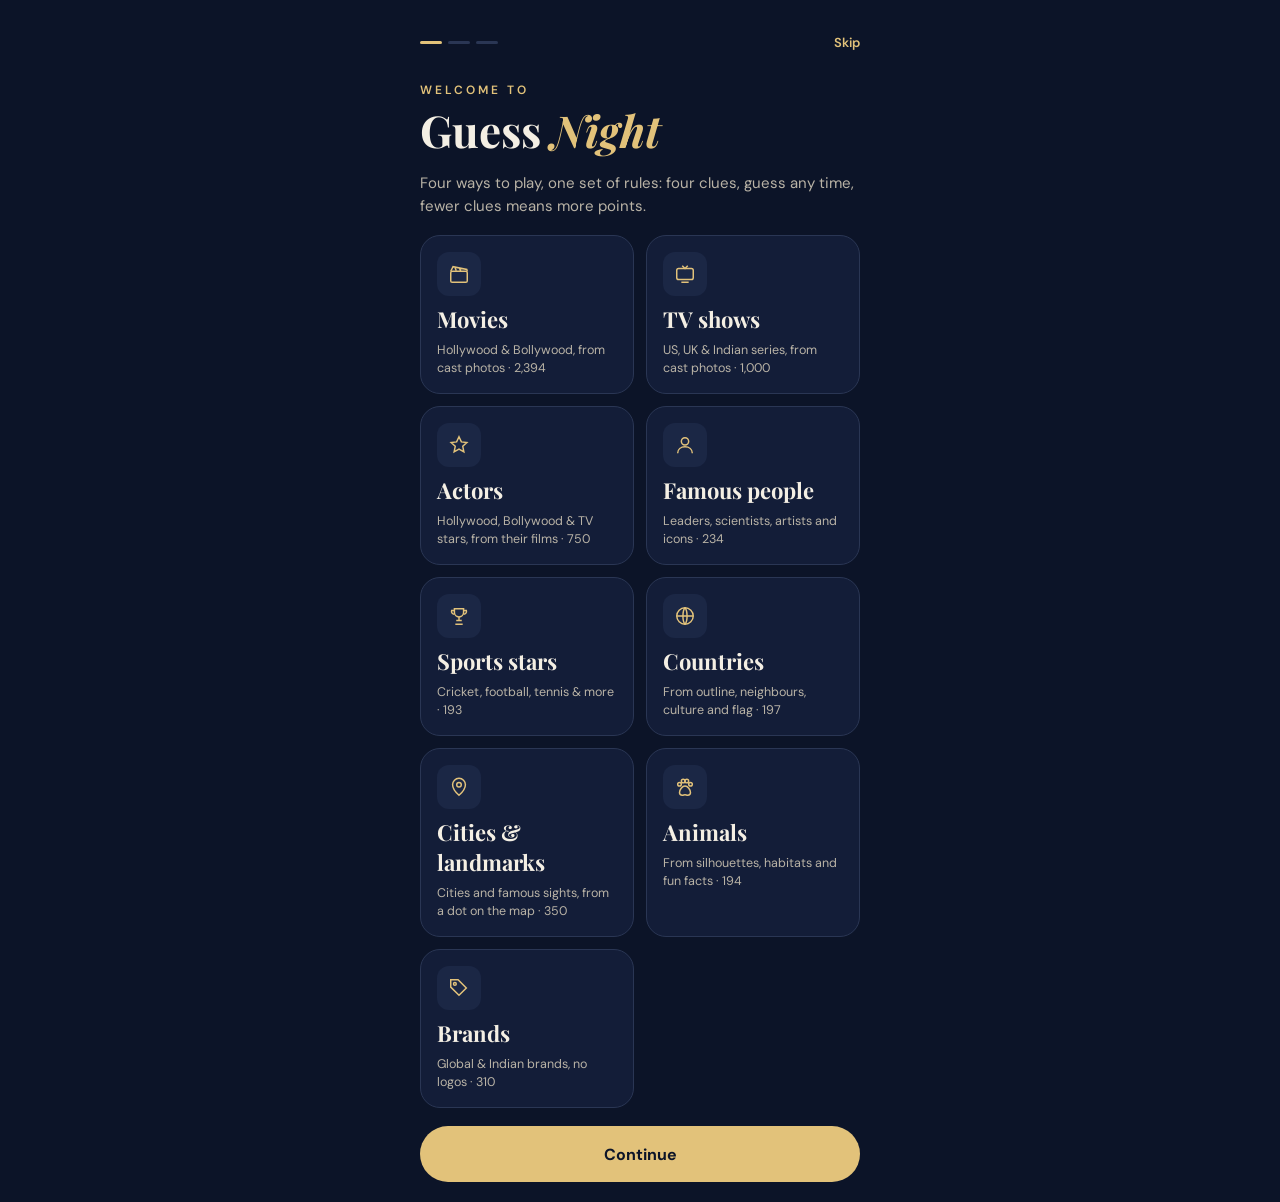
==== commit e13eaa4a: "Guess Night v4.3 live: Actors, Famous people, Sports stars, Cities & landmarks, Animals Co-Authored-" ====
--- a/index.html
+++ b/index.html
@@ -17,7 +17,7 @@
       gc.dataset.goatcounter = "https://shyam3101.goatcounter.com/count"; document.head.appendChild(gc);
     }
   </script>
-  <link rel="stylesheet" href="styles.css?v=4.1" />
+  <link rel="stylesheet" href="styles.css?v=4.3" />
 </head>
 <body>
 <div id="app">
@@ -110,6 +110,10 @@
       <div class="label" id="homeFilterLabel"></div>
       <div class="row" style="flex-wrap:wrap;gap:6px" id="homeFilters"></div>
     </div>
+    <div style="display:flex;flex-direction:column;gap:10px" id="homeFilter2Box" hidden>
+      <div class="label" id="homeFilter2Label"></div>
+      <div class="row" style="flex-wrap:wrap;gap:6px" id="homeFilters2"></div>
+    </div>
     <div style="display:flex;flex-direction:column;gap:10px">
       <div class="label">Difficulty</div>
       <div class="seg five" id="homeDiff" role="group" aria-label="Difficulty"><button data-v="supereasy">Super easy</button><button data-v="easy">Easy</button><button data-v="medium">Medium</button><button data-v="hard">Hard</button><button data-v="mixed">Mixed</button></div>
@@ -336,10 +340,10 @@
 <canvas id="confetti" hidden></canvas>
 <div class="toast" id="toast" hidden role="status"></div>
 
-<script src="packs/manifest.js?v=4.1"></script>
-<script src="core.js?v=4.1"></script>
-<script src="packs.js?v=4.1"></script>
-<script src="game.js?v=4.1"></script>
-<script src="app.js?v=4.1"></script>
+<script src="packs/manifest.js?v=4.3"></script>
+<script src="core.js?v=4.3"></script>
+<script src="packs.js?v=4.3"></script>
+<script src="game.js?v=4.3"></script>
+<script src="app.js?v=4.3"></script>
 </body>
 </html>
--- a/styles.css
+++ b/styles.css
@@ -318,3 +318,31 @@
     .rticks { display: flex; justify-content: space-between; font-size: 12px; color: var(--muted); text-align: center; margin: 0 2px; }
     .rticks span { width: 22px; text-align: center; }
     #revEnd { color: var(--coral); }
+
+    .map-svg.world { background: #0a1a33; }
+    .map-svg.world .land { fill: #34466f; stroke: #0a1a33; stroke-width: .18; stroke-linejoin: round; }
+    .map-svg.world .dot { fill: var(--gold); }
+    .map-svg.world .ping { fill: none; stroke: var(--gold); stroke-width: .5; opacity: .7; }
+    .place-photo { width: 100%; max-height: 220px; object-fit: cover; border-radius: 6px; display: block; }
+    .credit { font-size: 11px; color: var(--dim, #8a93a8); margin-top: 8px; line-height: 1.4; }
+    .credit a { color: inherit; }
+
+    .silhouette, .actor .ph img.silhouette { width: 100%; height: 100%; object-fit: contain; padding: 14px; box-sizing: border-box; filter: invert(84%) sepia(28%) saturate(520%) hue-rotate(2deg) brightness(96%); }
+    .face-html .silhouette { padding: 6px; }
+    .blurshadow { width: 100%; height: 100%; object-fit: cover; filter: blur(9px) grayscale(1) brightness(.95) contrast(1.3); transform: scale(1.1); }
+    .map-svg.cont { width: 100%; height: auto; display: block; background: #0a1a33; border-radius: 6px; margin-bottom: 8px; }
+    .map-svg.cont.sea-on { background: #17406b; }
+    .map-svg.cont path { fill: #2a3757; stroke: #0a1a33; stroke-width: .4; }
+    .map-svg.cont path.on { fill: var(--gold); }
+
+    .actor .ph img.crop { transform: scale(var(--z, 2.6)); transform-origin: 50% 26%; object-position: 50% 20%; }
+    ul.ach { margin: 0; padding-left: 18px; display: flex; flex-direction: column; gap: 6px; line-height: 1.4; }
+
+    .team-board { width: 100%; height: 100%; box-sizing: border-box; padding: 14px 16px; display: flex; flex-direction: column; gap: 8px; overflow: hidden; }
+    .team-board ul { margin: 0; padding: 0; list-style: none; display: flex; flex-direction: column; gap: 6px; font-size: 15px; }
+    .team-board li small { color: var(--muted); margin-left: 4px; }
+    .team-board p { margin: 0; font-size: 16px; line-height: 1.5; }
+    .place-photo.portrait { max-height: 260px; object-position: 50% 20%; }
+    .initials-card { width: 100%; min-height: 160px; display: flex; flex-direction: column; align-items: center; justify-content: center; gap: 6px; border-radius: 6px; background: linear-gradient(135deg, var(--s2), var(--b1)); }
+    .initials-card b { font-family: "Playfair Display", serif; font-size: 56px; color: var(--gold); }
+    .initials-card small { color: var(--muted); font-size: 12px; }
